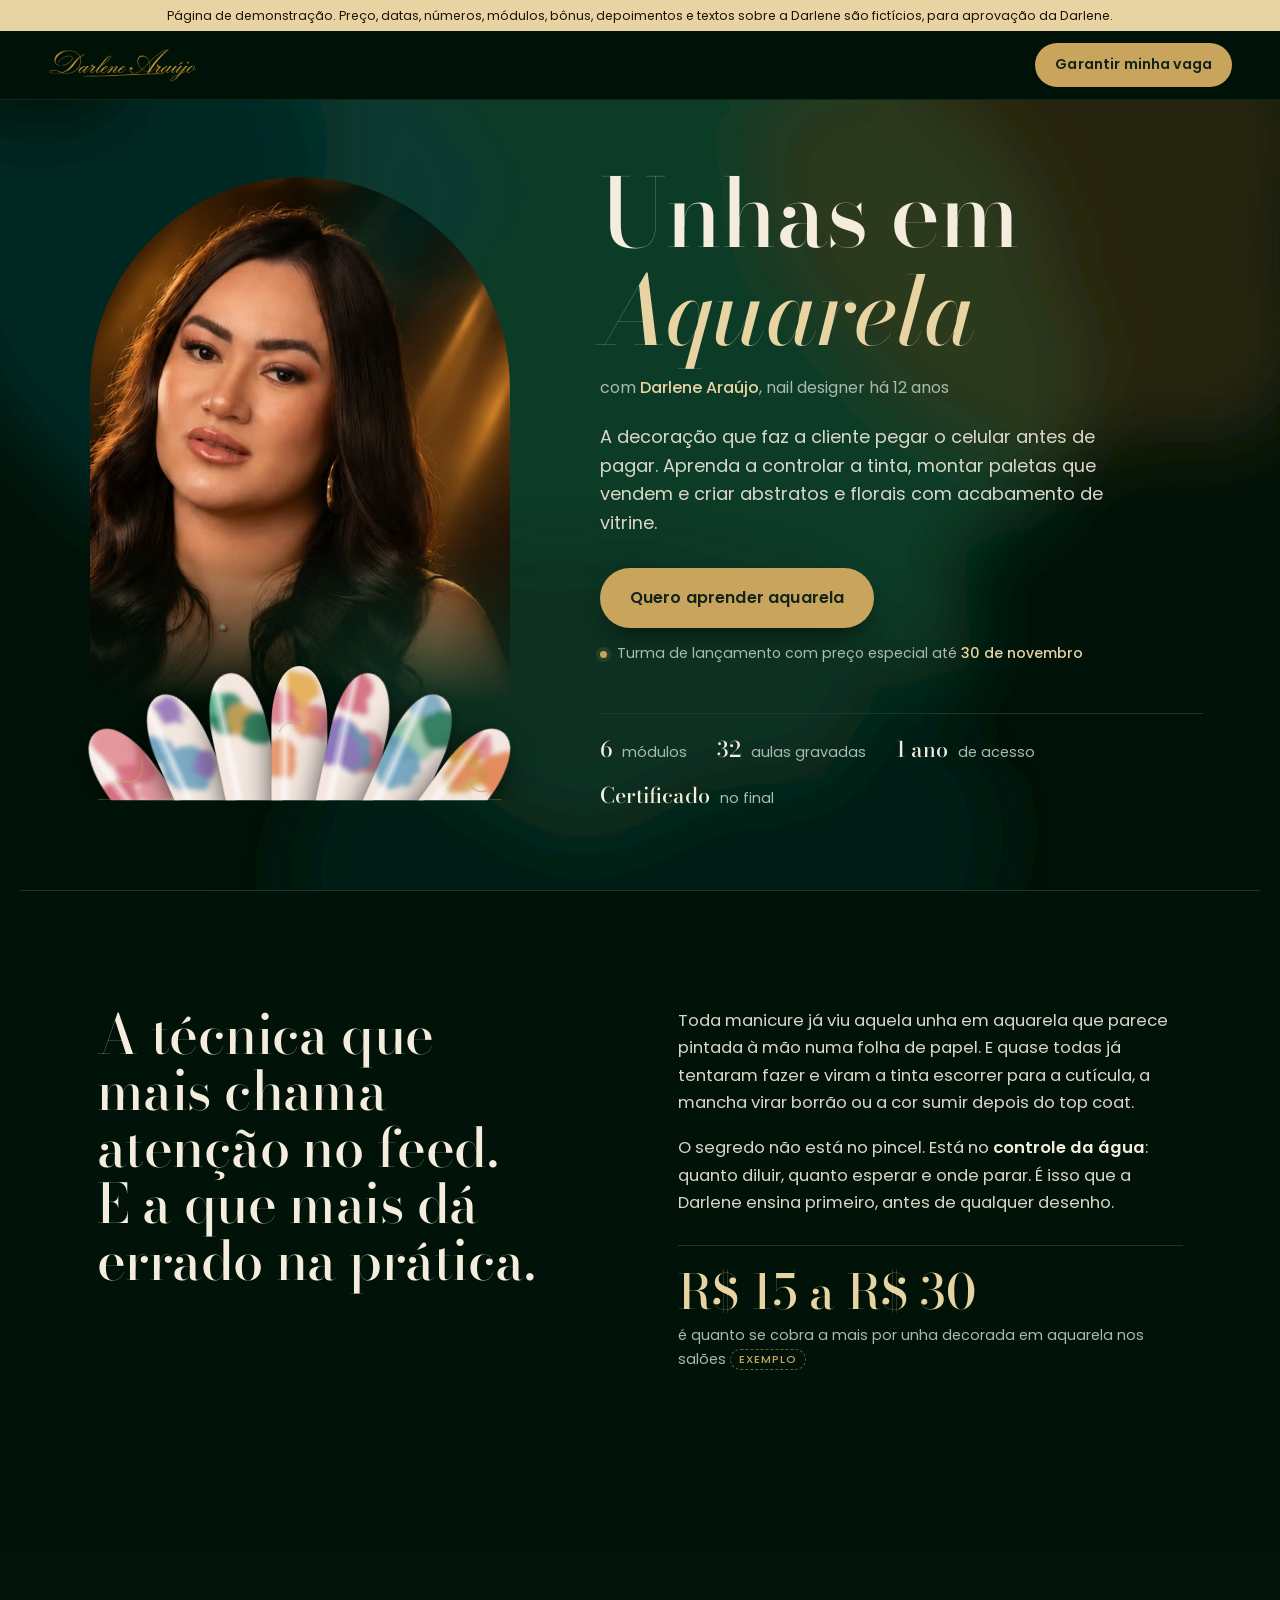
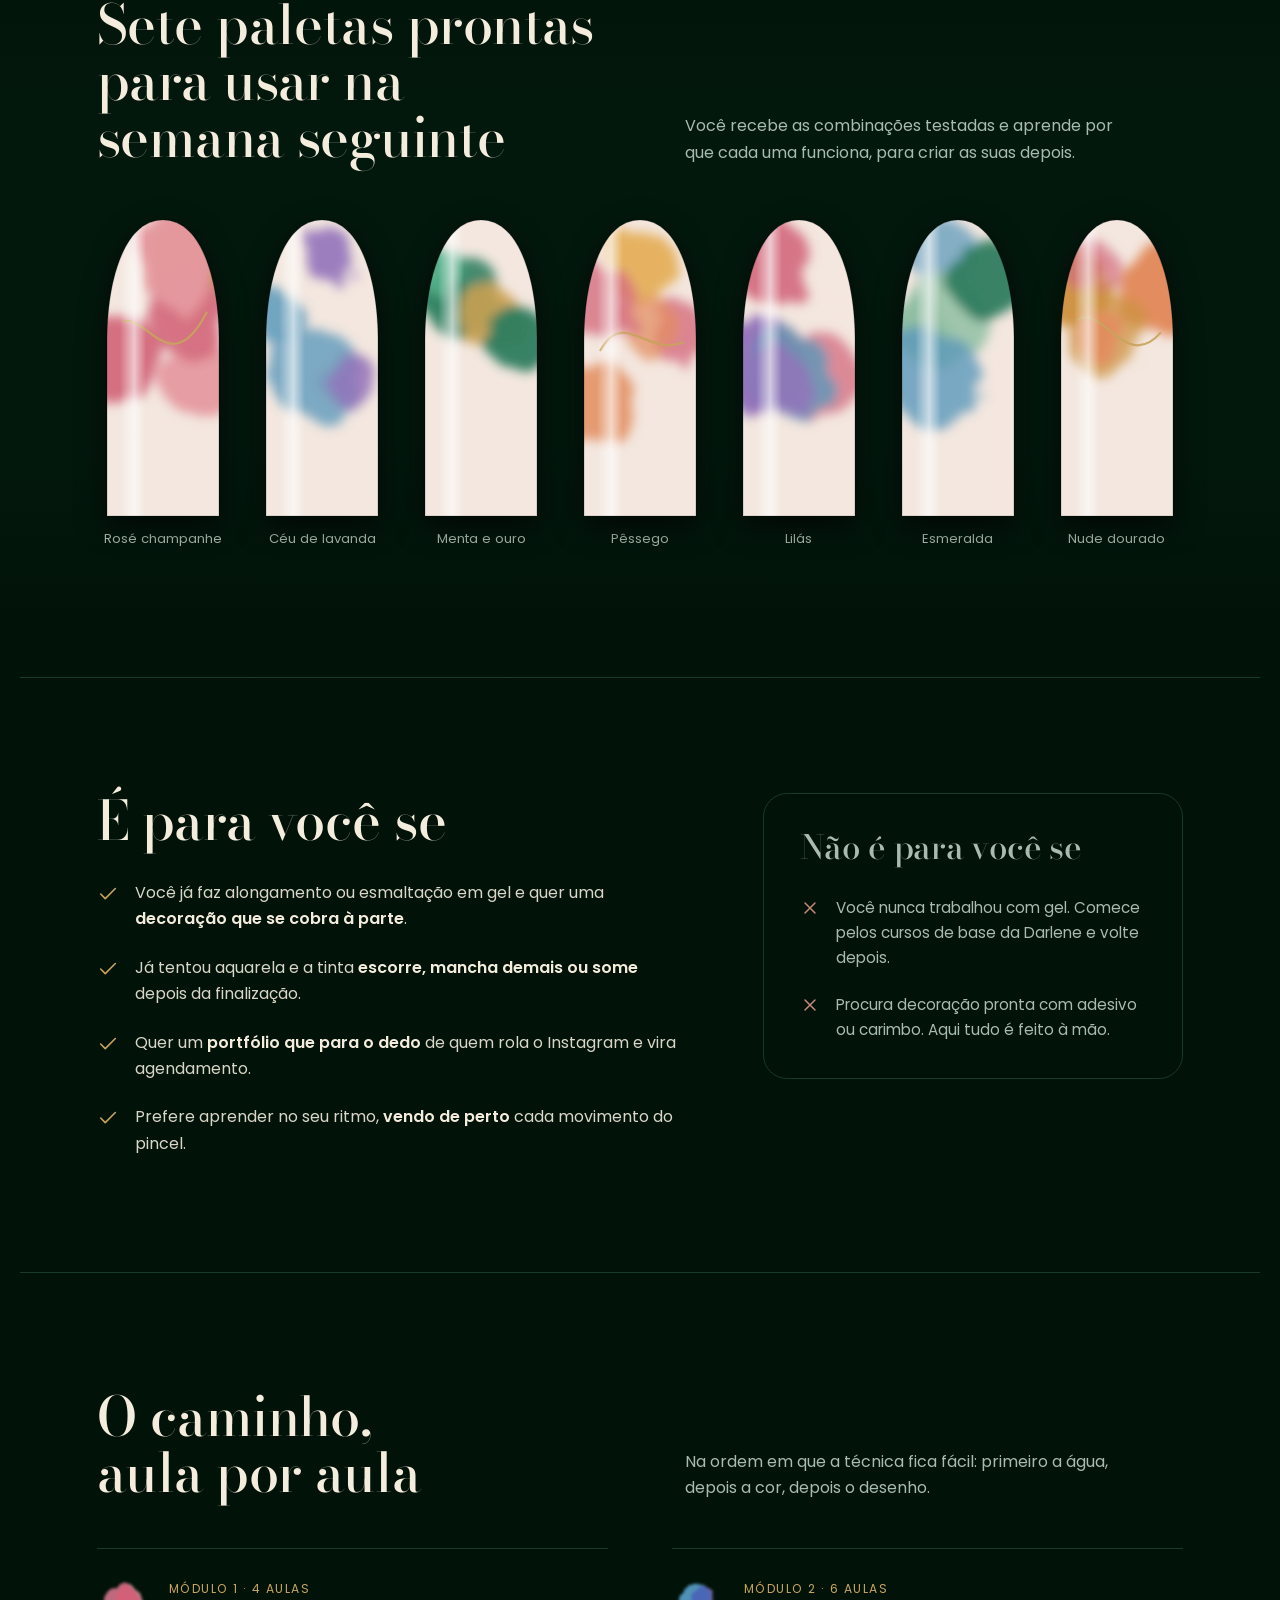
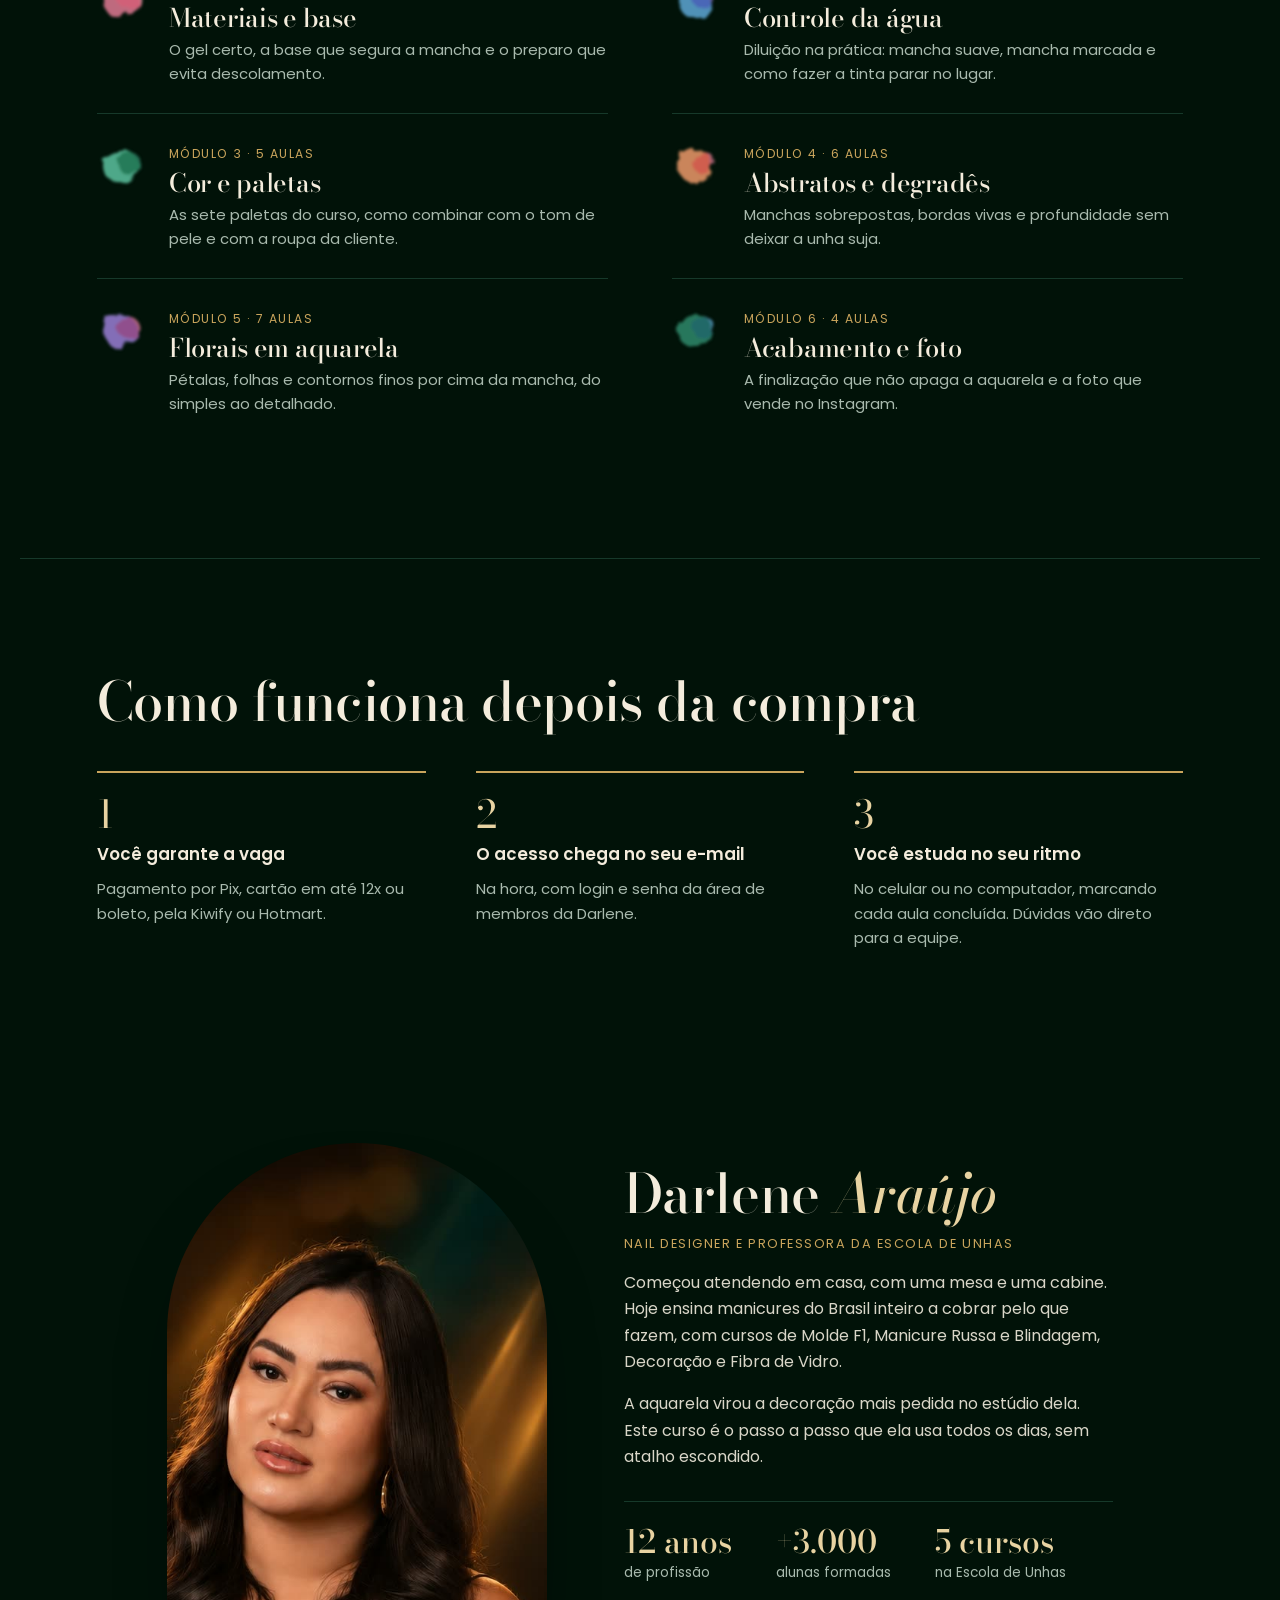
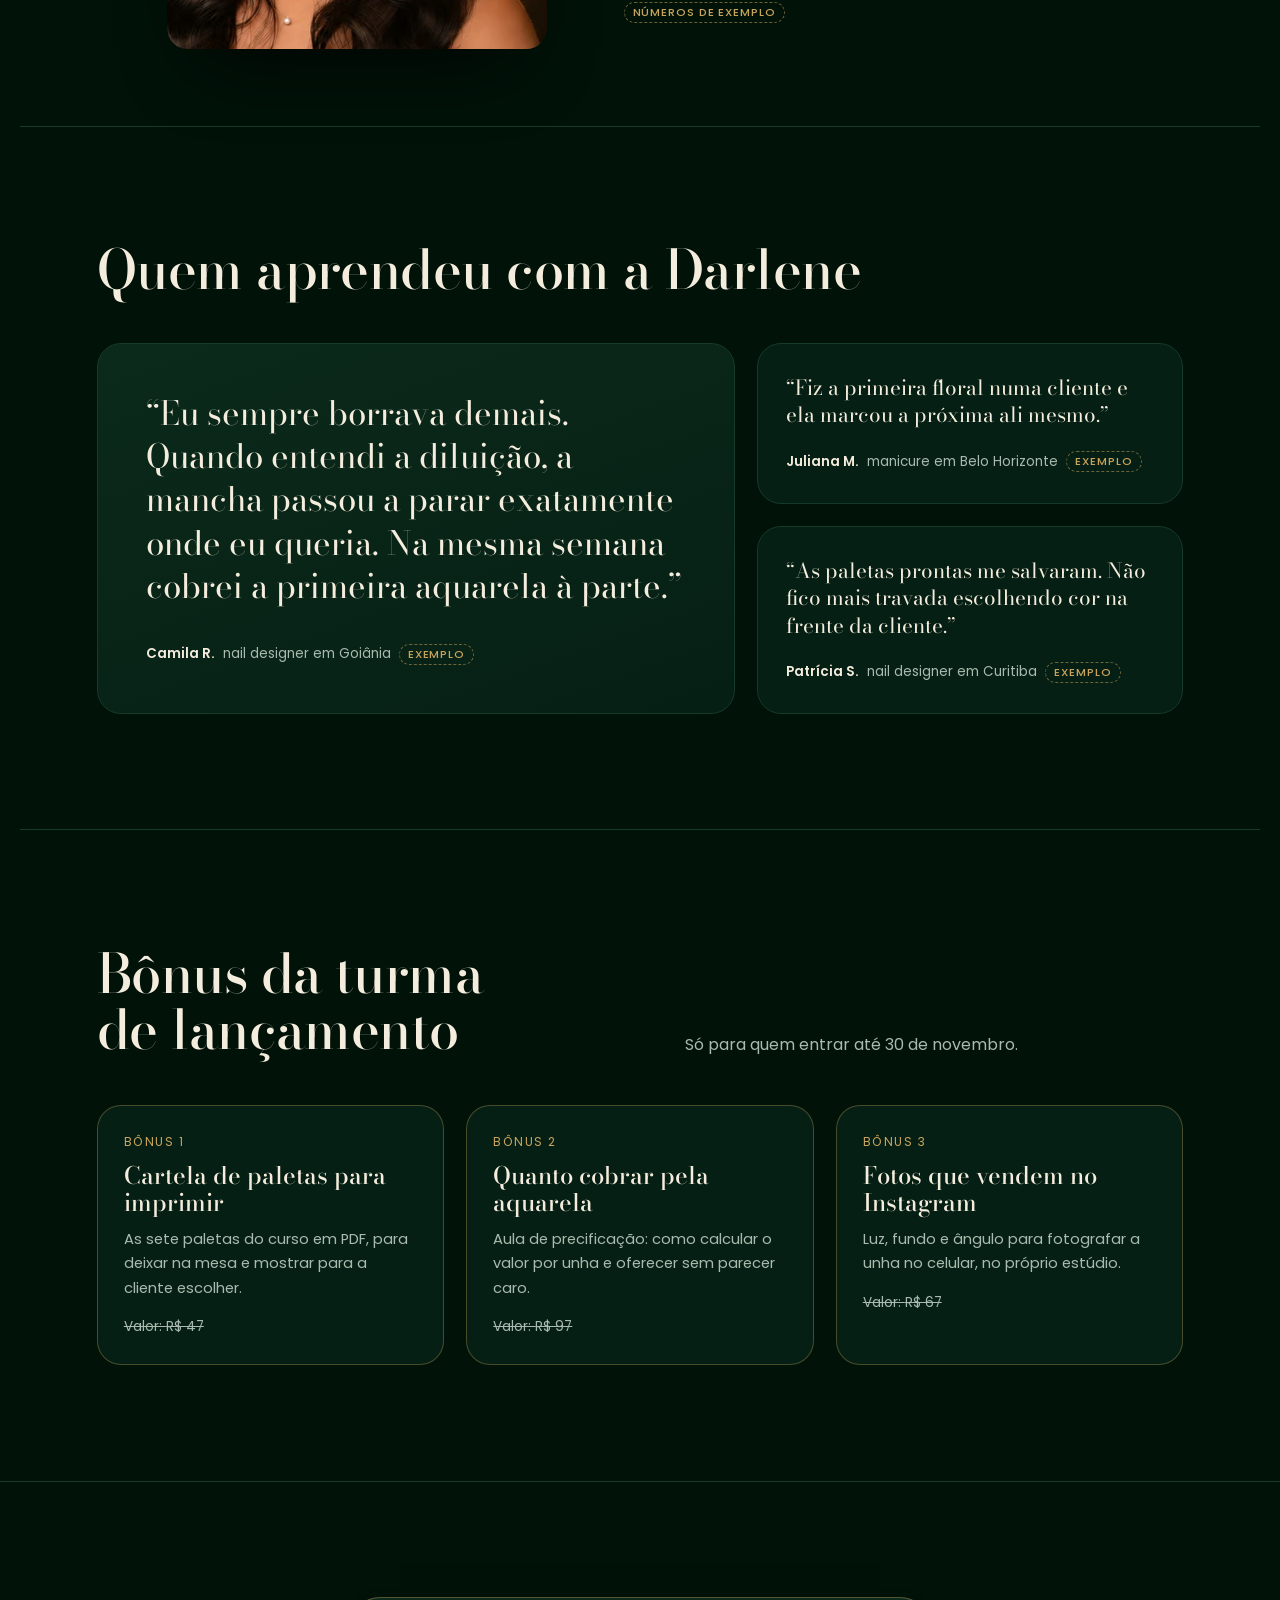
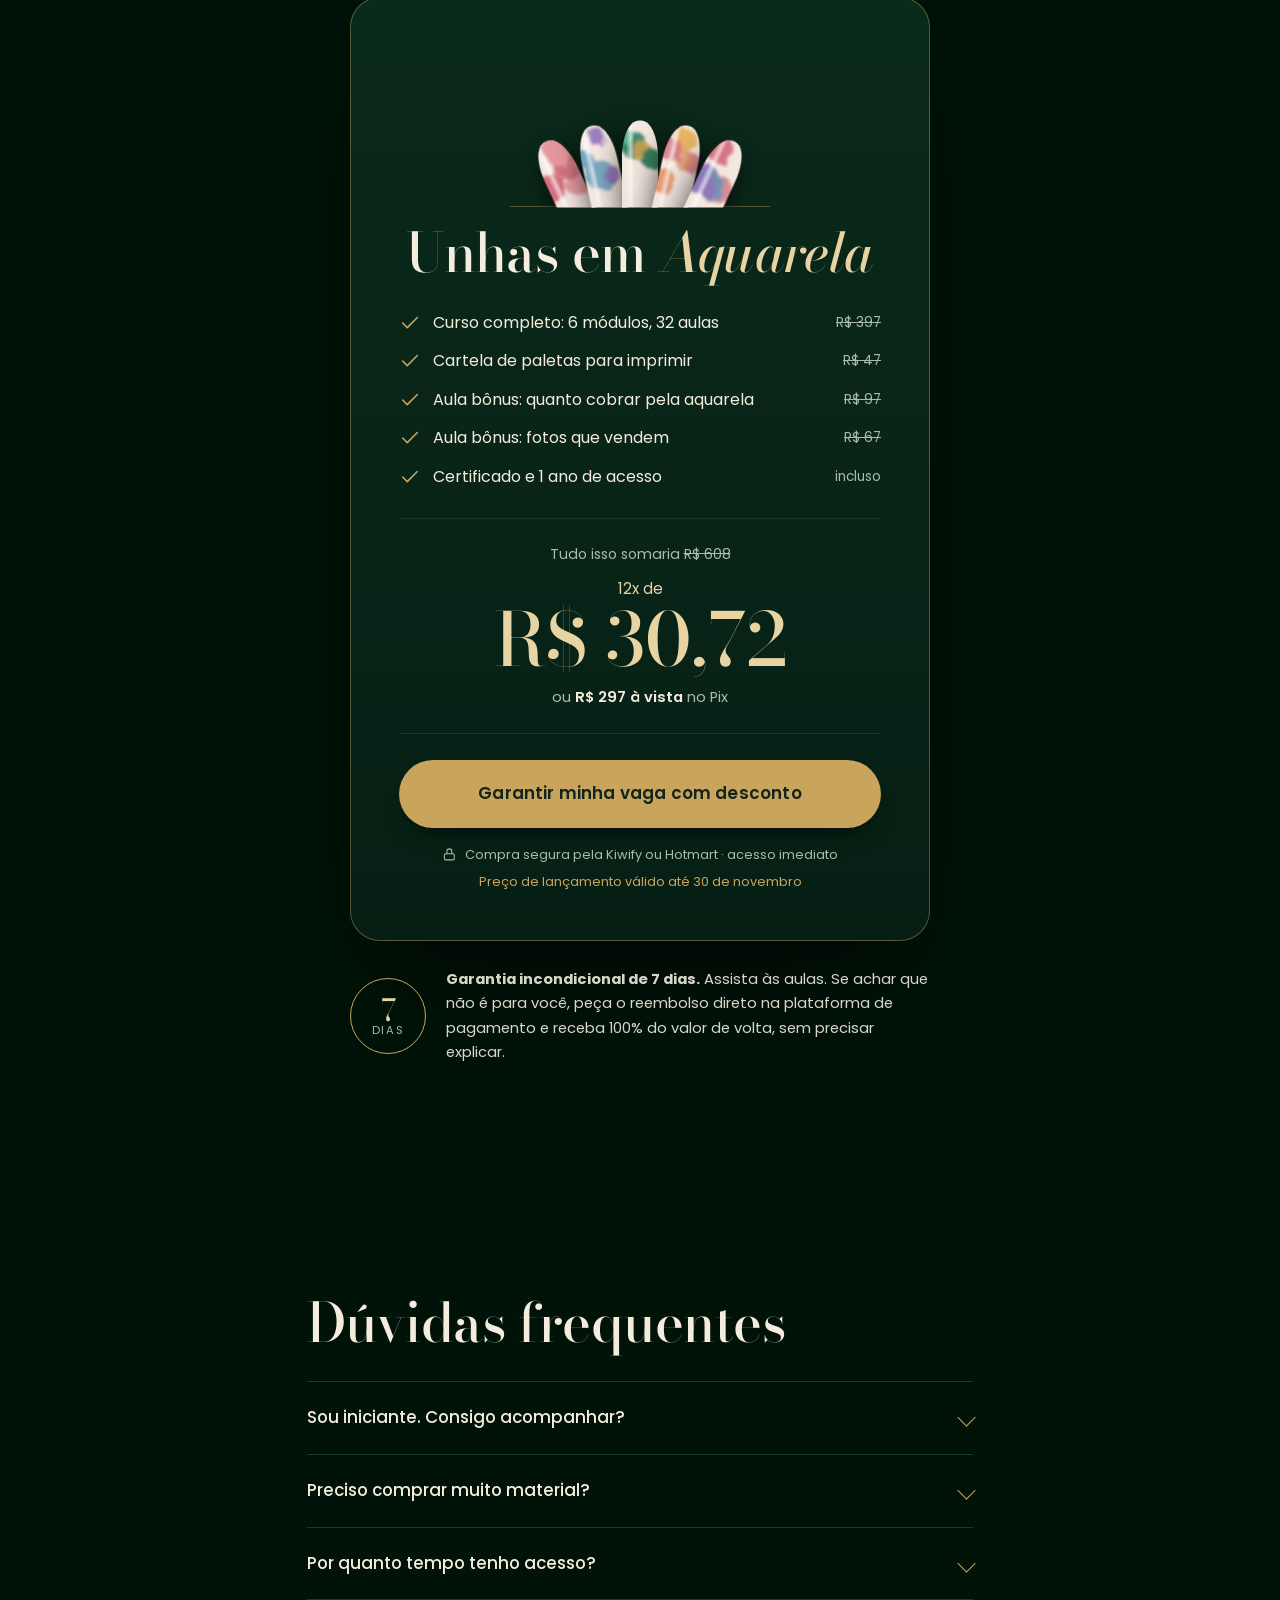
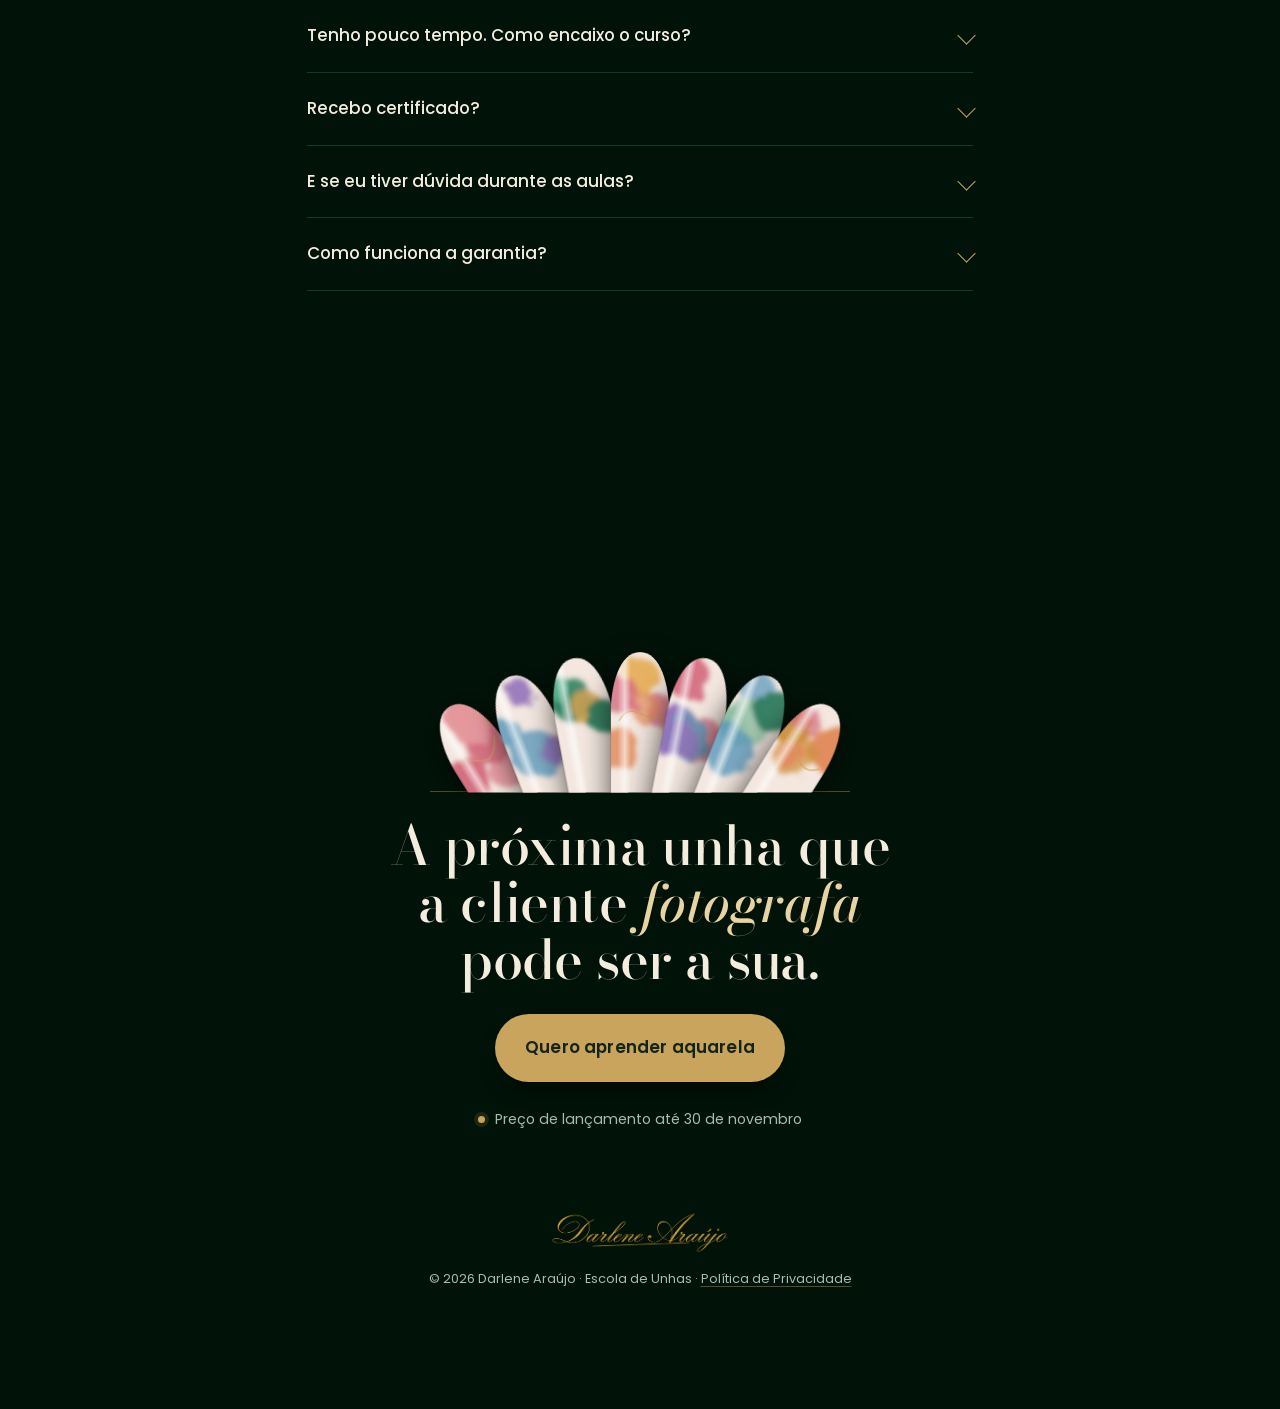
==== aquarela.html @ 189ab797 "Apresentação Darlene Araújo: área de membros, página de vendas e página de links Co-Authored-By: Cla" ====
<!doctype html>
<html lang="pt-BR">
<head>
<meta charset="utf-8">
<meta name="viewport" content="width=device-width,initial-scale=1">
<title>Unhas em Aquarela · Curso on-line com Darlene Araújo</title>
<meta name="description" content="Aprenda a técnica de unhas em aquarela com a Darlene Araújo: controle da diluição, paletas prontas, abstratos e florais que a cliente fotografa antes de sair do salão.">
<meta name="theme-color" content="#011208">
<link rel="preconnect" href="https://fonts.googleapis.com"><link rel="preconnect" href="https://fonts.gstatic.com" crossorigin>
<link href="https://fonts.googleapis.com/css2?family=Bodoni+Moda:ital,opsz,wght@0,6..96,400..700;1,6..96,400..700&family=Poppins:wght@400;500;600&display=swap" rel="stylesheet">
<link rel="stylesheet" href="paginas.css">
<link rel="stylesheet" href="vendas.css">
<script src="tema.js"></script>
</head>
<body>
<div class="demo">Página de demonstração. Preço, datas, números, módulos, bônus, depoimentos e textos sobre a Darlene são fictícios, para aprovação da Darlene.</div>

<header class="barra"><a href="links.html" aria-label="Darlene Araújo, página de links"><img src="logo.png" alt="Darlene Araújo" width="170" height="41"></a><a class="cta pequeno" href="#oferta">Garantir minha vaga</a></header>

<main>
  <!-- TOPO: o leque é o palco -->
  <section class="hero" id="hero">
    <div class="hero-arte">
      <img src="imagens-site/darlene-retrato.jpg" alt="Darlene Araújo, nail designer e professora do curso" width="500" height="1402" fetchpriority="high">
      <div class="leque leque-hero" id="leque" role="img" aria-label="Leque de unhas postiças pintadas em aquarela, cada uma com uma paleta"></div>
    </div>
    <div class="hero-txt">
    <h1>Unhas em <em>Aquarela</em></h1>
    <p class="quem">com <b>Darlene Araújo</b>, nail designer há 12 anos</p>
    <p class="lead">A decoração que faz a cliente pegar o celular antes de pagar. Aprenda a controlar a tinta, montar paletas que vendem e criar abstratos e florais com acabamento de vitrine.</p>
    <div class="hero-acao">
      <a class="cta" href="#oferta">Quero aprender aquarela</a>
      <p class="prazo"><span class="ponto"></span> Turma de lançamento com preço especial até <b>30 de novembro</b></p>
    </div>
    <ul class="fatos" aria-label="Sobre o curso">
      <li><b>6</b> módulos</li><li><b>32</b> aulas gravadas</li><li><b>1 ano</b> de acesso</li><li><b>Certificado</b> no final</li>
    </ul>
    </div>
  </section>

  <!-- POR QUE AQUARELA -->
  <section class="faixa porque">
    <h2>A técnica que mais chama atenção no feed. E a que mais dá errado na prática.</h2>
    <div class="porque-txt">
      <p>Toda manicure já viu aquela unha em aquarela que parece pintada à mão numa folha de papel. E quase todas já tentaram fazer e viram a tinta escorrer para a cutícula, a mancha virar borrão ou a cor sumir depois do top coat.</p>
      <p>O segredo não está no pincel. Está no <b>controle da água</b>: quanto diluir, quanto esperar e onde parar. É isso que a Darlene ensina primeiro, antes de qualquer desenho.</p>
      <div class="valor"><strong>R$ 15 a R$ 30</strong><span>é quanto se cobra a mais por unha decorada em aquarela nos salões <span class="tag">exemplo</span></span></div>
    </div>
  </section>

  <!-- PALETAS: a prova visual -->
  <section class="paletas">
    <div class="faixa-cab">
      <h2>Sete paletas prontas para usar na semana seguinte</h2>
      <p>Você recebe as combinações testadas e aprende por que cada uma funciona, para criar as suas depois.</p>
    </div>
    <ul class="mostruario" id="mostruario"></ul>
  </section>

  <!-- PARA QUEM É -->
  <section class="faixa para-quem">
    <div class="col sim">
      <h2>É para você se</h2>
      <ul class="checks">
        <li><span class="ck"></span><p>Você já faz alongamento ou esmaltação em gel e quer uma <b>decoração que se cobra à parte</b>.</p></li>
        <li><span class="ck"></span><p>Já tentou aquarela e a tinta <b>escorre, mancha demais ou some</b> depois da finalização.</p></li>
        <li><span class="ck"></span><p>Quer um <b>portfólio que para o dedo</b> de quem rola o Instagram e vira agendamento.</p></li>
        <li><span class="ck"></span><p>Prefere aprender no seu ritmo, <b>vendo de perto</b> cada movimento do pincel.</p></li>
      </ul>
    </div>
    <div class="col nao">
      <h2>Não é para você se</h2>
      <ul class="xs">
        <li><span class="xx"></span><p>Você nunca trabalhou com gel. Comece pelos cursos de base da Darlene e volte depois.</p></li>
        <li><span class="xx"></span><p>Procura decoração pronta com adesivo ou carimbo. Aqui tudo é feito à mão.</p></li>
      </ul>
    </div>
  </section>

  <!-- MÓDULOS -->
  <section class="faixa modulos">
    <div class="faixa-cab">
      <h2>O caminho, aula por aula</h2>
      <p>Na ordem em que a técnica fica fácil: primeiro a água, depois a cor, depois o desenho.</p>
    </div>
    <ol class="lista-mod" id="modulos"></ol>
  </section>

  <!-- COMO FUNCIONA -->
  <section class="faixa passos">
    <h2>Como funciona depois da compra</h2>
    <ol>
      <li><b>Você garante a vaga</b><span>Pagamento por Pix, cartão em até 12x ou boleto, pela Kiwify ou Hotmart.</span></li>
      <li><b>O acesso chega no seu e-mail</b><span>Na hora, com login e senha da área de membros da Darlene.</span></li>
      <li><b>Você estuda no seu ritmo</b><span>No celular ou no computador, marcando cada aula concluída. Dúvidas vão direto para a equipe.</span></li>
    </ol>
  </section>

  <!-- PROFESSORA -->
  <section class="professora">
    <img src="imagens-site/darlene-retrato.jpg" alt="Darlene Araújo" width="500" height="1402" loading="lazy">
    <div>
      <h2>Darlene <em>Araújo</em></h2>
      <p class="sub">Nail designer e professora da Escola de Unhas</p>
      <p>Começou atendendo em casa, com uma mesa e uma cabine. Hoje ensina manicures do Brasil inteiro a cobrar pelo que fazem, com cursos de Molde F1, Manicure Russa e Blindagem, Decoração e Fibra de Vidro.</p>
      <p>A aquarela virou a decoração mais pedida no estúdio dela. Este curso é o passo a passo que ela usa todos os dias, sem atalho escondido.</p>
      <ul class="numeros"><li><b>12 anos</b><span>de profissão</span></li><li><b>+3.000</b><span>alunas formadas</span></li><li><b>5 cursos</b><span>na Escola de Unhas</span></li></ul>
      <span class="tag">números de exemplo</span>
    </div>
  </section>

  <!-- DEPOIMENTOS -->
  <section class="faixa depoimentos">
    <h2>Quem aprendeu com a Darlene</h2>
    <div class="deps">
      <figure class="grande"><blockquote>“Eu sempre borrava demais. Quando entendi a diluição, a mancha passou a parar exatamente onde eu queria. Na mesma semana cobrei a primeira aquarela à parte.”</blockquote><figcaption><b>Camila R.</b> nail designer em Goiânia <span class="tag">exemplo</span></figcaption></figure>
      <figure><blockquote>“Fiz a primeira floral numa cliente e ela marcou a próxima ali mesmo.”</blockquote><figcaption><b>Juliana M.</b> manicure em Belo Horizonte <span class="tag">exemplo</span></figcaption></figure>
      <figure><blockquote>“As paletas prontas me salvaram. Não fico mais travada escolhendo cor na frente da cliente.”</blockquote><figcaption><b>Patrícia S.</b> nail designer em Curitiba <span class="tag">exemplo</span></figcaption></figure>
    </div>
  </section>

  <!-- BÔNUS -->
  <section class="faixa bonus">
    <div class="faixa-cab"><h2>Bônus da turma de lançamento</h2><p>Só para quem entrar até 30 de novembro.</p></div>
    <ul>
      <li><span class="b-n">Bônus 1</span><b>Cartela de paletas para imprimir</b><span>As sete paletas do curso em PDF, para deixar na mesa e mostrar para a cliente escolher.</span><s>R$ 47</s></li>
      <li><span class="b-n">Bônus 2</span><b>Quanto cobrar pela aquarela</b><span>Aula de precificação: como calcular o valor por unha e oferecer sem parecer caro.</span><s>R$ 97</s></li>
      <li><span class="b-n">Bônus 3</span><b>Fotos que vendem no Instagram</b><span>Luz, fundo e ângulo para fotografar a unha no celular, no próprio estúdio.</span><s>R$ 67</s></li>
    </ul>
  </section>

  <!-- OFERTA -->
  <section class="oferta" id="oferta">
    <div class="cartao">
      <div class="leque leque-mini" id="leque3" aria-hidden="true"></div>
      <h2>Unhas em <em>Aquarela</em></h2>
      <ul class="inclui">
        <li><span class="ck"></span><span>Curso completo: 6 módulos, 32 aulas</span><s>R$ 397</s></li>
        <li><span class="ck"></span><span>Cartela de paletas para imprimir</span><s>R$ 47</s></li>
        <li><span class="ck"></span><span>Aula bônus: quanto cobrar pela aquarela</span><s>R$ 97</s></li>
        <li><span class="ck"></span><span>Aula bônus: fotos que vendem</span><s>R$ 67</s></li>
        <li><span class="ck"></span><span>Certificado e 1 ano de acesso</span><span class="incl">incluso</span></li>
      </ul>
      <div class="preco">
        <small>Tudo isso somaria <s>R$ 608</s></small>
        <span class="parc">12x de</span>
        <strong>R$ 30,72</strong>
        <span>ou <b>R$ 297 à vista</b> no Pix</span>
      </div>
      <a class="cta grande" href="#" data-checkout>Garantir minha vaga com desconto</a>
      <p class="seguro"><span class="ic-lock"></span> Compra segura pela Kiwify ou Hotmart · acesso imediato</p>
      <p class="ate">Preço de lançamento válido até 30 de novembro</p>
    </div>
    <div class="garantia">
      <span class="selo-g">7<small>dias</small></span>
      <p><b>Garantia incondicional de 7 dias.</b> Assista às aulas. Se achar que não é para você, peça o reembolso direto na plataforma de pagamento e receba 100% do valor de volta, sem precisar explicar.</p>
    </div>
  </section>

  <!-- DÚVIDAS -->
  <section class="faixa faq">
    <h2>Dúvidas frequentes</h2>
    <details><summary>Sou iniciante. Consigo acompanhar?</summary><p>Se você já trabalha com gel, sim. A aquarela começa do zero: o primeiro módulo é só controle de água e tinta, sem desenho. Se ainda não trabalha com gel, comece por um curso de base e volte depois.</p></details>
    <details><summary>Preciso comprar muito material?</summary><p>Não. Você usa o que já tem na mesa de gel e acrescenta poucos itens. A lista completa, com opções mais em conta, está na primeira aula, antes de qualquer prática.</p></details>
    <details><summary>Por quanto tempo tenho acesso?</summary><p>Um ano a partir da compra, para assistir quantas vezes quiser.</p></details>
    <details><summary>Tenho pouco tempo. Como encaixo o curso?</summary><p>As aulas têm de 8 a 15 minutos. Dá para assistir uma entre uma cliente e outra e treinar em tips no fim do dia.</p></details>
    <details><summary>Recebo certificado?</summary><p>Sim. Ao concluir todas as aulas, o certificado com o seu nome fica disponível na área de membros para baixar e imprimir.</p></details>
    <details><summary>E se eu tiver dúvida durante as aulas?</summary><p>Você manda a pergunta pela área de membros e a equipe da Darlene responde em até 2 dias úteis.</p></details>
    <details><summary>Como funciona a garantia?</summary><p>Você tem 7 dias depois da compra para pedir o reembolso pela própria Kiwify ou Hotmart. O valor volta inteiro, sem perguntas.</p></details>
  </section>

  <!-- FECHAMENTO -->
  <section class="final">
    <div class="leque leque-final" id="leque2" aria-hidden="true"></div>
    <h2>A próxima unha que a cliente <em>fotografa</em> pode ser a sua.</h2>
    <a class="cta grande" href="#oferta">Quero aprender aquarela</a>
    <p class="prazo"><span class="ponto"></span> Preço de lançamento até 30 de novembro</p>
  </section>
</main>

<footer class="rodape"><img src="logo.png" alt="Darlene Araújo" width="180" height="43" style="margin:0 auto 14px">© <span id="ano"></span> Darlene Araújo · Escola de Unhas · <a href="privacidade.html">Política de Privacidade</a></footer>

<div class="fixo" id="fixo" aria-hidden="true"><span><b>Unhas em Aquarela</b><small>12x de R$ 30,72 · até 30/11</small></span><a class="cta pequeno" href="#oferta" tabindex="-1">Quero</a></div>

<script src="aquarela.js"></script>
<script>
// shortcut: conteúdo de exemplo até a Darlene mandar o real (módulos, aulas, paletas)
const MODULOS = [
  ["Materiais e base", "O gel certo, a base que segura a mancha e o preparo que evita descolamento.", 4],
  ["Controle da água", "Diluição na prática: mancha suave, mancha marcada e como fazer a tinta parar no lugar.", 6],
  ["Cor e paletas", "As sete paletas do curso, como combinar com o tom de pele e com a roupa da cliente.", 5],
  ["Abstratos e degradês", "Manchas sobrepostas, bordas vivas e profundidade sem deixar a unha suja.", 6],
  ["Florais em aquarela", "Pétalas, folhas e contornos finos por cima da mancha, do simples ao detalhado.", 7],
  ["Acabamento e foto", "A finalização que não apaga a aquarela e a foto que vende no Instagram.", 4],
];
document.getElementById("modulos").innerHTML = MODULOS.map(([t, d, n], i) =>
  `<li>${mancha(i)}<div><small>Módulo ${i + 1} · ${n} aulas</small><h3>${t}</h3><p>${d}</p></div></li>`).join("");

const NOMES = ["Rosé champanhe", "Céu de lavanda", "Menta e ouro", "Pêssego", "Lilás", "Esmeralda", "Nude dourado"];
document.getElementById("mostruario").innerHTML = NOMES.map((n, i) => `<li>${unha(i)}<span>${n}</span></li>`).join("");

document.querySelectorAll(".ck").forEach((e) => (e.outerHTML = ic("check")));
document.querySelectorAll(".xx").forEach((e) => (e.outerHTML = ic("x")));
document.querySelector(".ic-lock").outerHTML = ic("lock");
document.getElementById("ano").textContent = new Date().getFullYear();

document.getElementById("hero").insertAdjacentHTML("afterbegin", lavado([[500, 260, 330, "#0f4a32", .75], [830, 120, 200, "#4a3612", .5], [170, 160, 210, "#0b3a3a", .55], [520, 640, 260, "#0a2a1b", .6]]));
leque(document.getElementById("leque"), 7, 72);
leque(document.getElementById("leque2"), 7, 64);
leque(document.getElementById("leque3"), 5, 50);

// barra de compra fixa no celular: aparece depois do topo e some na oferta
const fixo = document.getElementById("fixo"), vistos = new Set();
const olho = new IntersectionObserver((ents) => {
  ents.forEach((e) => (e.isIntersecting ? vistos.add(e.target.id) : vistos.delete(e.target.id)));
  fixo.classList.toggle("on", vistos.size === 0);
});
["hero", "oferta"].forEach((id) => olho.observe(document.getElementById(id)));
</script>
</body>
</html>
---- paginas.css ----
/* Página de vendas (aquarela.html) e página de links (links.html). Mesma identidade da área de membros. */
:root{--bg:#011208;--bg2:#03180d;--card:#061f14;--line:#16392a;--ouro:#c9a45c;--ouro2:#e8d3a2;--txt:#f4ecdc;--mut:#a9baae;--nude:#f3e7df;--serif:"Bodoni Moda",Didot,"Times New Roman",serif;color-scheme:dark}
*{box-sizing:border-box}
html{scrollbar-color:var(--line) var(--bg);accent-color:var(--ouro);caret-color:var(--ouro);scroll-behavior:smooth}
body{margin:0;background:var(--bg);color:var(--txt);font:400 1rem/1.65 "Poppins",system-ui,sans-serif;-webkit-font-smoothing:antialiased;overflow-x:hidden}
::selection{background:#c9a45c55;color:var(--txt)}
a{color:inherit}
img{max-width:100%;display:block}
:focus-visible{outline:2px solid var(--ouro);outline-offset:3px;border-radius:8px}
h1,h2,h3{font-family:var(--serif);font-weight:500;line-height:1.04;letter-spacing:-.01em;text-wrap:balance;margin:0}
h1 em,h2 em{font-style:italic;color:var(--ouro2)}
p{margin:0}
.i{width:1.15em;height:1.15em;flex:none;fill:none;stroke:currentColor;stroke-width:1.75;stroke-linecap:round;stroke-linejoin:round}

/* aviso de demonstração */
.demo{background:var(--ouro2);color:#1d1408;text-align:center;font-size:.78rem;padding:7px 16px;line-height:1.4}
.preencher{border-bottom:1px dashed var(--ouro);color:var(--ouro2);font-style:normal}

/* botão principal */
.cta{display:inline-flex;align-items:center;justify-content:center;gap:10px;background:var(--ouro);color:#13241b;font-weight:600;text-decoration:none;padding:17px 30px;border-radius:999px;border:0;font-size:1rem;letter-spacing:.01em;box-shadow:0 12px 24px -12px #000c;transition:background-color .25s,box-shadow .25s,transform .25s}
.cta:hover{background:var(--ouro2)}
.cta:active{transform:translateY(1px)}
.cta.pequeno{padding:10px 20px;font-size:.88rem;box-shadow:none}

/* unhas em aquarela */
.tip{display:block;width:100%;height:auto;filter:drop-shadow(0 10px 14px #000a)}
.leque{position:relative;aspect-ratio:1.55;clip-path:inset(-80% -60% 0 -60%);border-bottom:1px solid #c9a45c66}
.leque span{position:absolute;left:50%;bottom:-6%;width:15%;transform-origin:50% 230%;transform:translateX(-50%) rotate(0);transition:transform 1.3s cubic-bezier(.16,1,.3,1)}
.leque.aberto span{transform:translateX(-50%) rotate(var(--r))}
.amostra{width:52px;height:52px;flex:none}
.lavado{position:absolute;inset:0;width:100%;height:100%;pointer-events:none;z-index:0}
@media(prefers-reduced-motion:reduce){html{scroll-behavior:auto}.leque span{transition:none}.cta{transition:none}}

.rodape{text-align:center;color:var(--mut);font-size:.8rem;padding:40px 20px 120px}
.rodape a{text-decoration:underline;text-underline-offset:3px;text-decoration-color:#c9a45c66}
.rodape a:hover{color:var(--ouro2)}

/* ---------- página de links ---------- */
.lk{position:relative;max-width:460px;margin:0 auto;padding:36px 20px 0}
.lk>*{position:relative;z-index:1}
.lk .lavado{position:fixed;z-index:0}
.perfil{text-align:center}
.perfil .avatar{width:104px;height:104px;border-radius:50%;object-fit:cover;margin:0 auto;border:2px solid var(--ouro);padding:3px;background:var(--bg)}
.perfil .marca{width:230px;margin:14px auto 2px}
.perfil p{color:var(--mut);font-size:.82rem;letter-spacing:.16em;text-transform:uppercase}
.perfil .bio{text-transform:none;letter-spacing:0;font-size:.9rem;color:#d9d6c8;max-width:34ch;margin:10px auto 0;line-height:1.5}
.perfil .tag,.destaque .tag{display:inline-block;font:500 .7rem/1 "Poppins",sans-serif;letter-spacing:.08em;text-transform:uppercase;color:var(--ouro);border:1px dashed #c9a45c88;border-radius:999px;padding:3px 7px;vertical-align:middle}
.prazo-lk{display:block;text-align:center;color:var(--mut);font-size:.8rem;margin-top:12px}
.redes{display:flex;justify-content:center;gap:10px;margin:18px 0 26px}
.redes a{width:46px;height:46px;border-radius:50%;display:grid;place-items:center;border:1px solid var(--line);background:#061f14cc;color:var(--ouro2);transition:border-color .2s,color .2s}
.redes a:hover{border-color:var(--ouro);color:var(--ouro)}
.redes .i{width:21px;height:21px}

.destaque{display:block;text-decoration:none;border-radius:28px;overflow:hidden;background:linear-gradient(170deg,#0b2a1b,#03180d 70%);border:1px solid #c9a45c55;padding:22px 22px 24px;box-shadow:0 30px 60px -30px #000}
.destaque .leque{width:100%;margin:0 auto 14px}
.destaque .quando{display:flex;justify-content:center;gap:8px;align-items:center;color:var(--ouro);font-size:.78rem;letter-spacing:.14em;text-transform:uppercase;margin-bottom:8px}
.destaque .quando i{width:7px;height:7px;border-radius:50%;background:var(--ouro);box-shadow:0 0 0 4px #c9a45c22}
.destaque h2{font-size:2.5rem;text-align:center}
.destaque p{text-align:center;color:var(--mut);font-size:.92rem;margin:10px auto 18px;max-width:30ch}
.destaque .cta{width:100%}

.lk h3{font-family:"Poppins",system-ui,sans-serif;font-size:.78rem;font-weight:600;letter-spacing:.16em;text-transform:uppercase;color:var(--mut);margin:34px 0 12px;text-align:center}
.cursos{display:grid;gap:10px}
.curso{display:grid;grid-template-columns:96px 1fr auto;gap:14px;align-items:center;text-decoration:none;background:#061f14e6;border:1px solid var(--line);border-radius:18px;padding:8px 16px 8px 8px;transition:border-color .2s,background-color .2s}
.curso:hover{border-color:#c9a45c88;background:#0a2a1b}
.curso img{width:96px;aspect-ratio:16/9;object-fit:cover;border-radius:11px}
.curso b{display:block;font-weight:500;font-size:.95rem;line-height:1.3}
.curso small{color:var(--mut);font-size:.8rem}
.curso .i{color:var(--ouro)}
.curso.breve{opacity:.6}
.botao{display:flex;align-items:center;gap:14px;text-decoration:none;background:#061f14e6;border:1px solid var(--line);border-radius:18px;padding:16px 18px;margin-top:10px;transition:border-color .2s}
.botao:hover{border-color:#c9a45c88}
.botao .i{color:var(--ouro);width:22px;height:22px}
.botao span{flex:1}
.botao small{display:block;color:var(--mut);font-size:.8rem}
---- vendas.css ----
/* página de vendas Unhas em Aquarela (usa paginas.css como base) */
.barra{position:sticky;top:0;z-index:20;display:flex;justify-content:space-between;align-items:center;padding:12px clamp(18px,4vw,48px);background:#011208d9;backdrop-filter:blur(10px);border-bottom:1px solid #16392a99}
.barra img{width:150px;height:auto}
.tag{display:inline-block;font:500 .7rem/1 "Poppins",sans-serif;letter-spacing:.08em;text-transform:uppercase;color:var(--ouro);border:1px dashed #c9a45c88;border-radius:999px;padding:4px 8px;vertical-align:middle;white-space:nowrap}
.ponto{display:inline-block;width:7px;height:7px;border-radius:50%;background:var(--ouro);box-shadow:0 0 0 4px #c9a45c22;vertical-align:middle;margin-right:6px}

/* topo: a Darlene apresenta o leque */
.hero{position:relative;overflow:hidden;display:grid;grid-template-columns:minmax(300px,.85fr) 1.15fr;align-items:center;gap:clamp(30px,6vw,90px);padding:clamp(36px,5vw,64px) max(clamp(20px,6vw,90px),calc((100% - 1240px)/2)) clamp(48px,6vw,80px)}
.hero>*{position:relative;z-index:1}
.hero>.lavado{position:absolute;z-index:0}
.hero-arte{position:relative;width:min(420px,100%);justify-self:center;padding-bottom:22%}
.hero-arte img{width:100%;height:auto;aspect-ratio:4/5;object-fit:cover;object-position:50% 12%;border-radius:240px 240px 0 0;mask-image:linear-gradient(#000 70%,transparent)}
.leque-hero{position:absolute;left:50%;bottom:0;width:96%;transform:translateX(-50%)}
.hero h1{font-size:clamp(3.2rem,7.4vw,6rem)}
.quem{color:var(--mut);margin-top:14px;font-size:1rem}
.quem b{color:var(--ouro2);font-weight:500}
.lead{font-size:clamp(1.02rem,1.4vw,1.15rem);color:#d9d6c8;max-width:48ch;margin:22px 0 30px;line-height:1.6}
.hero-acao{display:flex;flex-direction:column;align-items:flex-start;gap:14px}
.prazo{color:var(--mut);font-size:.88rem}
.prazo b{color:var(--ouro2);font-weight:500}
.fatos{list-style:none;margin:clamp(30px,4vw,48px) 0 0;padding:18px 0 0;display:flex;flex-wrap:wrap;gap:10px 30px;border-top:1px solid var(--line);color:var(--mut);font-size:.9rem}
.fatos b{font-family:var(--serif);font-weight:500;font-size:1.35rem;color:var(--txt);margin-right:6px}

/* seções */
.faixa{padding:clamp(64px,9vw,120px) clamp(20px,6vw,90px);max-width:1240px;margin:0 auto}
.faixa h2,.paletas h2,.oferta h2,.professora h2,.final h2{font-size:clamp(2.1rem,4.6vw,3.4rem)}
.faixa-cab{display:grid;grid-template-columns:1.1fr 1fr;gap:40px;align-items:end;margin-bottom:46px}
.faixa-cab p{color:var(--mut);max-width:44ch}

.porque{display:grid;grid-template-columns:1fr 1fr;gap:clamp(30px,6vw,90px);align-items:start;border-top:1px solid var(--line)}
.porque-txt{display:grid;gap:18px;color:#d9d6c8;font-size:1.04rem;max-width:56ch}
.porque-txt b{color:var(--txt);font-weight:600}
.valor{display:grid;gap:8px;margin-top:10px;padding:22px 0 0;border-top:1px solid var(--line)}
.valor strong{font-family:var(--serif);font-weight:500;font-size:clamp(2.2rem,4vw,3rem);line-height:1;color:var(--ouro2)}
.valor>span{color:var(--mut);font-size:.9rem}

/* mostruário de paletas */
.paletas{padding:clamp(64px,9vw,110px) 0;background:linear-gradient(180deg,var(--bg),var(--bg2) 30%,var(--bg2) 70%,var(--bg))}
.paletas .faixa-cab{max-width:1240px;margin:0 auto 40px;padding:0 clamp(20px,6vw,90px)}
.mostruario{list-style:none;margin:0 auto;padding:10px clamp(20px,6vw,90px) 20px;display:grid;grid-template-columns:repeat(7,minmax(90px,1fr));gap:clamp(12px,2vw,28px);max-width:1240px}
.mostruario li{display:grid;justify-items:center;gap:14px;text-align:center}
.mostruario .tip{max-width:120px;transition:transform .5s cubic-bezier(.16,1,.3,1)}
.mostruario li:hover .tip{transform:translateY(-10px) rotate(-3deg)}
.mostruario span{font-size:.82rem;color:var(--mut);line-height:1.3}

/* para quem é / não é */
.para-quem{display:grid;grid-template-columns:1.4fr 1fr;gap:clamp(30px,6vw,80px);align-items:start;border-top:1px solid var(--line)}
.para-quem h2{margin-bottom:30px}
.checks,.xs{list-style:none;margin:0;padding:0;display:grid;gap:22px}
.checks li,.xs li{display:flex;gap:16px;align-items:flex-start;color:#d9d6c8}
.checks b{color:var(--txt);font-weight:600}
.checks .i,.inclui .i{color:var(--ouro);width:22px;height:22px;margin-top:3px}
.nao{padding:clamp(26px,3vw,36px);border:1px solid var(--line);border-radius:24px}
.para-quem .nao h2{font-size:clamp(1.6rem,2.6vw,2.1rem);color:var(--mut)}
.xs li{color:var(--mut);font-size:.95rem}
.xs .i{width:20px;height:20px;margin-top:3px;color:#c98a7a}

/* módulos */
.modulos{border-top:1px solid var(--line)}
.lista-mod{list-style:none;margin:0;padding:0;display:grid;grid-template-columns:1fr 1fr;column-gap:clamp(30px,5vw,80px)}
.lista-mod li{display:flex;gap:20px;align-items:flex-start;padding:26px 0;border-top:1px solid var(--line)}
.lista-mod small{color:var(--ouro);font-size:.76rem;letter-spacing:.12em;text-transform:uppercase}
.lista-mod h3{font-size:1.6rem;margin:4px 0 6px}
.lista-mod p{color:var(--mut);font-size:.93rem}

/* como funciona */
.passos{border-top:1px solid var(--line)}
.passos h2{margin-bottom:40px}
.passos ol{list-style:none;margin:0;padding:0;display:grid;grid-template-columns:repeat(3,1fr);gap:clamp(20px,4vw,50px);counter-reset:p}
.passos li{counter-increment:p;display:grid;gap:8px;align-content:start;padding-top:22px;border-top:2px solid var(--ouro)}
.passos li::before{content:counter(p);font-family:var(--serif);font-size:2.4rem;line-height:1;color:var(--ouro2)}
.passos b{font-weight:600;font-size:1.05rem}
.passos span{color:var(--mut);font-size:.93rem}

/* professora */
.professora{display:grid;grid-template-columns:minmax(220px,380px) 1fr;gap:clamp(30px,6vw,90px);align-items:center;max-width:1100px;margin:0 auto;padding:clamp(40px,6vw,80px) clamp(20px,6vw,90px)}
.professora>img{width:100%;height:auto;aspect-ratio:3/4;object-fit:cover;object-position:top;border-radius:220px 220px 24px 24px;box-shadow:0 40px 80px -40px #000}
.professora .sub{color:var(--ouro);font-size:.8rem;letter-spacing:.12em;text-transform:uppercase;margin-top:10px}
.professora p:not(.sub){color:#d9d6c8;margin-top:16px;max-width:54ch}
.numeros{list-style:none;margin:30px 0 14px;padding:22px 0 0;border-top:1px solid var(--line);display:flex;flex-wrap:wrap;gap:16px 44px}
.numeros b{display:block;font-family:var(--serif);font-weight:500;font-size:2rem;line-height:1.1;color:var(--ouro2)}
.numeros span{color:var(--mut);font-size:.85rem}

/* depoimentos: um grande, dois menores */
.depoimentos{border-top:1px solid var(--line)}
.deps{display:grid;grid-template-columns:1.5fr 1fr;gap:22px;margin-top:44px}
.deps figure{margin:0;padding:30px 28px;background:var(--card);border:1px solid var(--line);border-radius:24px;display:flex;flex-direction:column;justify-content:space-between;gap:22px}
.deps .grande{grid-row:span 2;padding:clamp(30px,4vw,48px);background:linear-gradient(160deg,#0b2a1b,var(--card))}
.deps blockquote{margin:0;font-family:var(--serif);font-size:1.3rem;line-height:1.32}
.deps .grande blockquote{font-size:clamp(1.6rem,2.6vw,2.2rem);line-height:1.3}
.deps figcaption{color:var(--mut);font-size:.84rem;display:flex;flex-wrap:wrap;gap:6px 8px;align-items:center}
.deps figcaption b{color:var(--txt);font-weight:600}

/* bônus */
.bonus{border-top:1px solid var(--line)}
.bonus ul{list-style:none;margin:0;padding:0;display:grid;grid-template-columns:repeat(3,1fr);gap:22px}
.bonus li{display:grid;gap:10px;align-content:start;padding:26px;border:1px solid #c9a45c55;border-radius:24px;background:var(--card)}
.b-n{color:var(--ouro);font-size:.76rem;letter-spacing:.12em;text-transform:uppercase}
.bonus b{font-family:var(--serif);font-weight:500;font-size:1.5rem;line-height:1.15}
.bonus li>span:not(.b-n){color:var(--mut);font-size:.92rem}
.bonus s{color:var(--mut);font-size:.85rem;margin-top:6px}
.bonus s::before{content:"Valor: "}

/* oferta */
.oferta{padding:clamp(64px,9vw,120px) 20px;display:grid;justify-items:center;gap:26px;border-top:1px solid var(--line)}
.cartao{width:min(580px,100%);background:linear-gradient(180deg,#0a2a1b,var(--card));border:1px solid #c9a45c66;border-radius:30px;padding:clamp(28px,5vw,48px);text-align:center;box-shadow:0 50px 90px -50px #000}
.leque-mini{width:min(260px,70%);margin:-6px auto 18px}
.inclui{list-style:none;margin:28px 0;padding:0;display:grid;gap:12px;text-align:left}
.inclui li{display:grid;grid-template-columns:auto 1fr auto;gap:12px;align-items:start}
.inclui .i{margin-top:2px}
.inclui s,.inclui .incl{color:var(--mut);font-size:.85rem;white-space:nowrap;padding-top:2px}
.preco{display:grid;justify-items:center;gap:2px;padding:24px 0;border-top:1px solid var(--line);border-bottom:1px solid var(--line);margin-bottom:26px}
.preco small{color:var(--mut);font-size:.88rem;margin-bottom:8px}
.preco .parc{color:var(--ouro2);font-size:.95rem}
.preco strong{font-family:var(--serif);font-size:clamp(3.2rem,8vw,4.6rem);font-weight:500;line-height:1;color:var(--ouro2);font-variant-numeric:lining-nums}
.preco>span:last-child{color:var(--mut);font-size:.92rem;margin-top:6px}
.preco>span:last-child b{color:var(--txt);font-weight:600}
.cta.grande{width:100%;padding:20px 30px;font-size:1.05rem}
.seguro{display:flex;gap:8px;justify-content:center;align-items:center;color:var(--mut);font-size:.8rem;margin-top:16px}
.ate{color:var(--ouro);font-size:.8rem;margin-top:6px}
.garantia{width:min(580px,100%);display:flex;gap:20px;align-items:center;color:#d9d6c8;font-size:.92rem}
.selo-g{flex:none;width:76px;height:76px;border-radius:50%;border:1px solid var(--ouro);display:grid;place-content:center;text-align:center;font-family:var(--serif);font-size:1.9rem;line-height:1;color:var(--ouro2)}
.selo-g small{font-family:"Poppins",sans-serif;font-size:.7rem;letter-spacing:.14em;text-transform:uppercase;color:var(--mut)}

/* dúvidas */
.faq{max-width:820px}
.faq h2{margin-bottom:30px}
.faq details{border-top:1px solid var(--line);padding:4px 0}
.faq details:last-child{border-bottom:1px solid var(--line)}
.faq summary{cursor:pointer;list-style:none;display:flex;justify-content:space-between;gap:20px;padding:18px 0;font-weight:500;font-size:1.05rem}
.faq summary::-webkit-details-marker{display:none}
.faq summary::after{content:"";width:12px;height:12px;flex:none;margin-top:7px;border-right:1.75px solid var(--ouro);border-bottom:1.75px solid var(--ouro);transform:rotate(45deg);transition:transform .25s}
.faq details[open] summary::after{transform:rotate(-135deg);margin-top:12px}
.faq details p{color:var(--mut);padding:0 0 20px;max-width:62ch}

.final{text-align:center;padding:clamp(64px,9vw,120px) 20px 40px;display:grid;justify-items:center;gap:26px}
.final h2{max-width:18ch}
.leque-final{width:min(420px,90%)}
.final .cta.grande{width:auto}

.fixo{position:fixed;left:12px;right:12px;bottom:12px;z-index:30;display:none;justify-content:space-between;align-items:center;gap:12px;padding:10px 10px 10px 20px;background:#061f14f2;backdrop-filter:blur(10px);border:1px solid #c9a45c66;border-radius:999px;box-shadow:0 20px 40px -10px #000;transform:translateY(140%);transition:transform .4s cubic-bezier(.16,1,.3,1)}
.fixo.on{transform:none}
.fixo b{display:block;font-weight:600;font-size:.9rem}
.fixo small{color:var(--mut);font-size:.75rem}

@media(max-width:900px){
  .hero{grid-template-columns:1fr;text-align:center;padding-top:24px}
  .hero-arte{width:min(310px,82%)}
  .lead{margin-inline:auto}
  .hero-acao{align-items:center}
  .fatos{justify-content:center}
  .faixa-cab,.porque,.para-quem,.professora{grid-template-columns:1fr}
  .faixa-cab{gap:14px}
  .lista-mod,.passos ol,.bonus ul,.deps{grid-template-columns:1fr}
  .deps .grande{grid-row:auto}
  .professora>img{max-width:340px}
  .mostruario{grid-template-columns:repeat(7,96px);overflow-x:auto;scroll-snap-type:x mandatory;padding-bottom:26px}
  .mostruario li{scroll-snap-align:center}
  .fixo{display:flex}
  .barra .cta{display:none}
}
@media(prefers-reduced-motion:reduce){.fixo,.faq summary::after,.mostruario .tip{transition:none}}
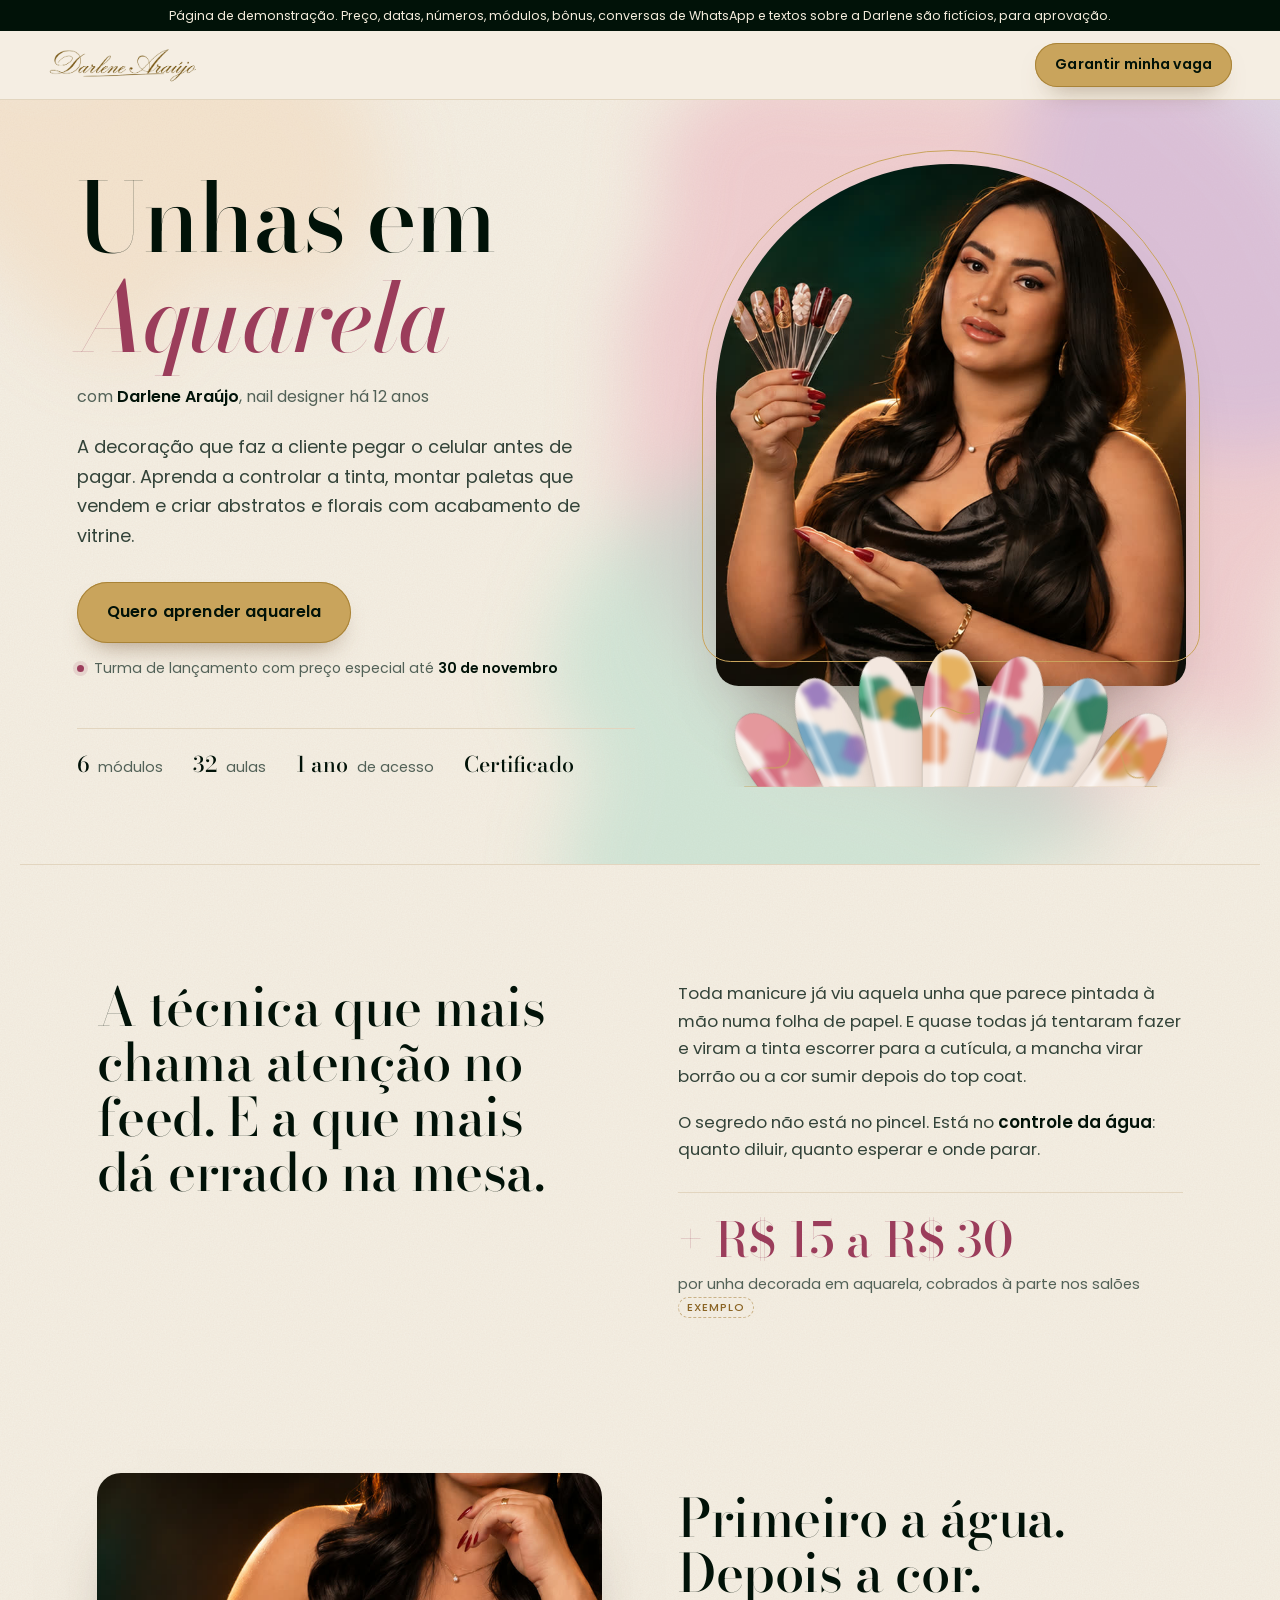
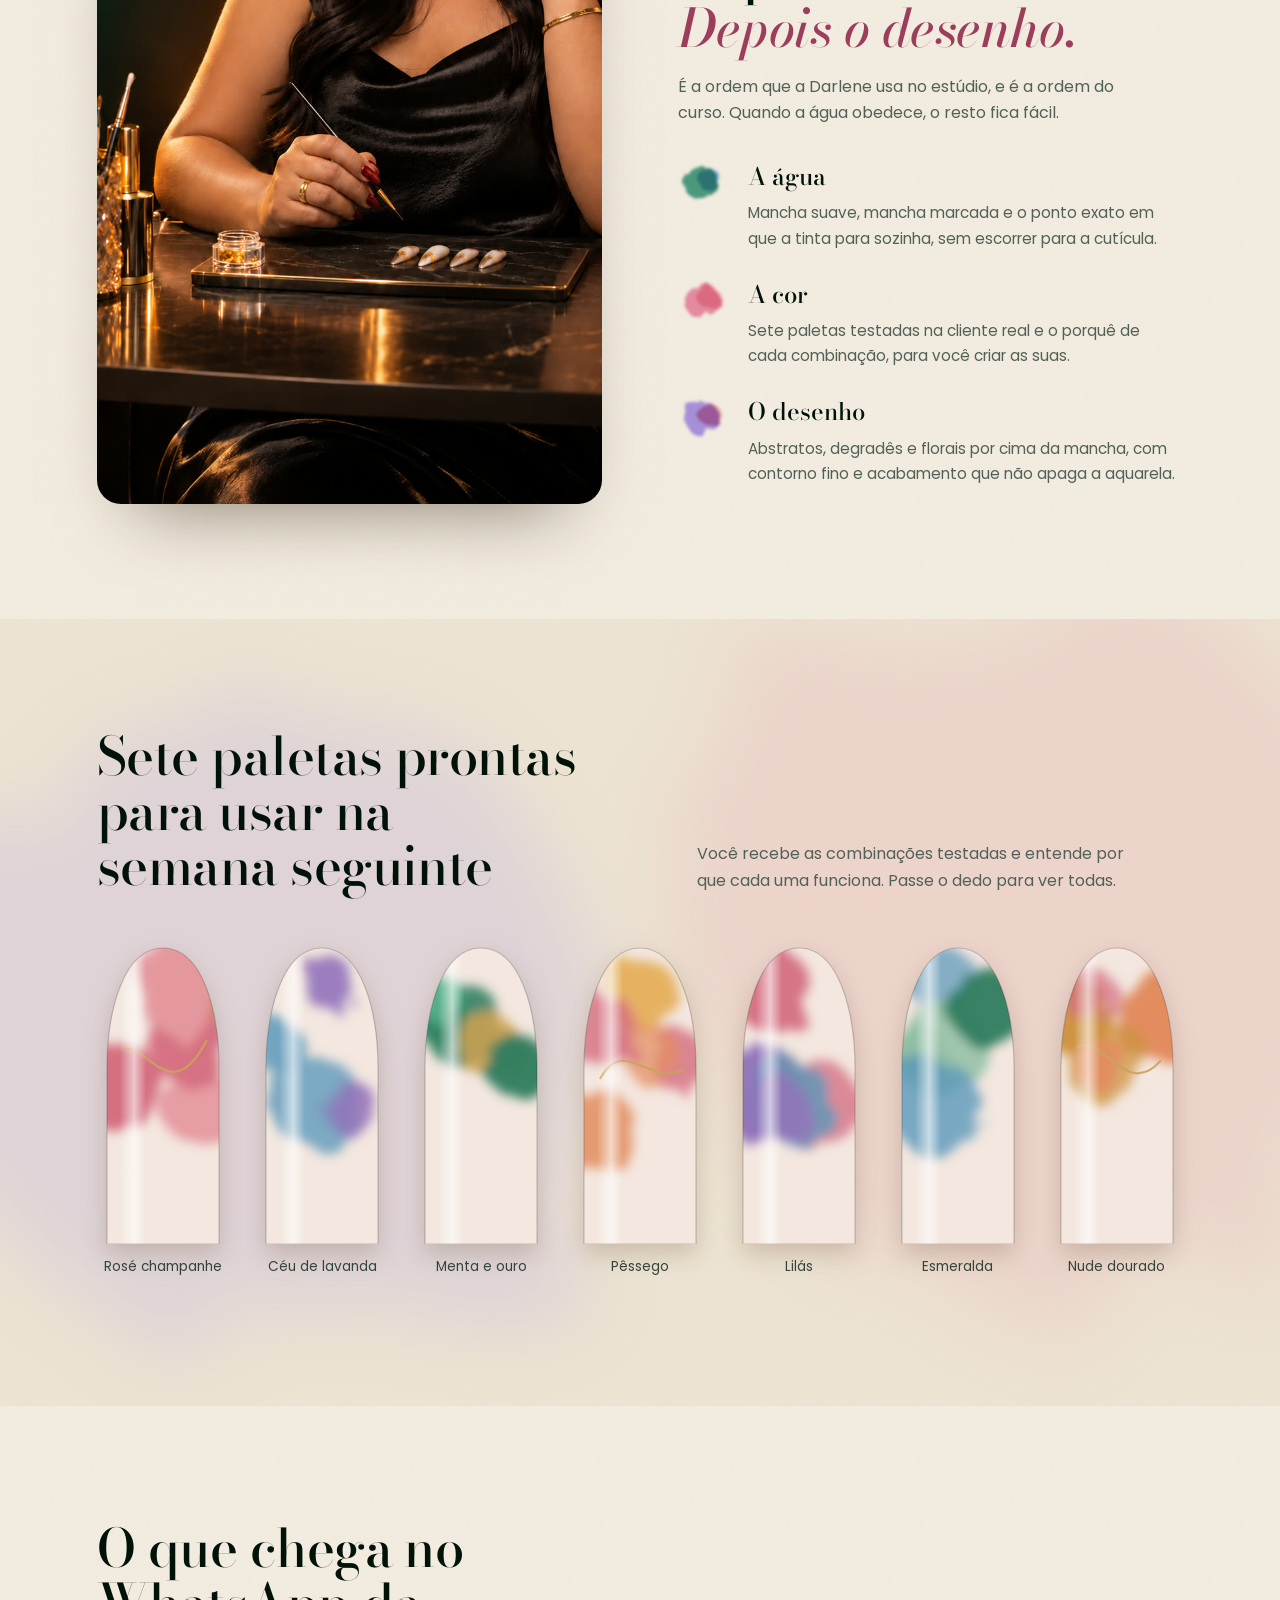
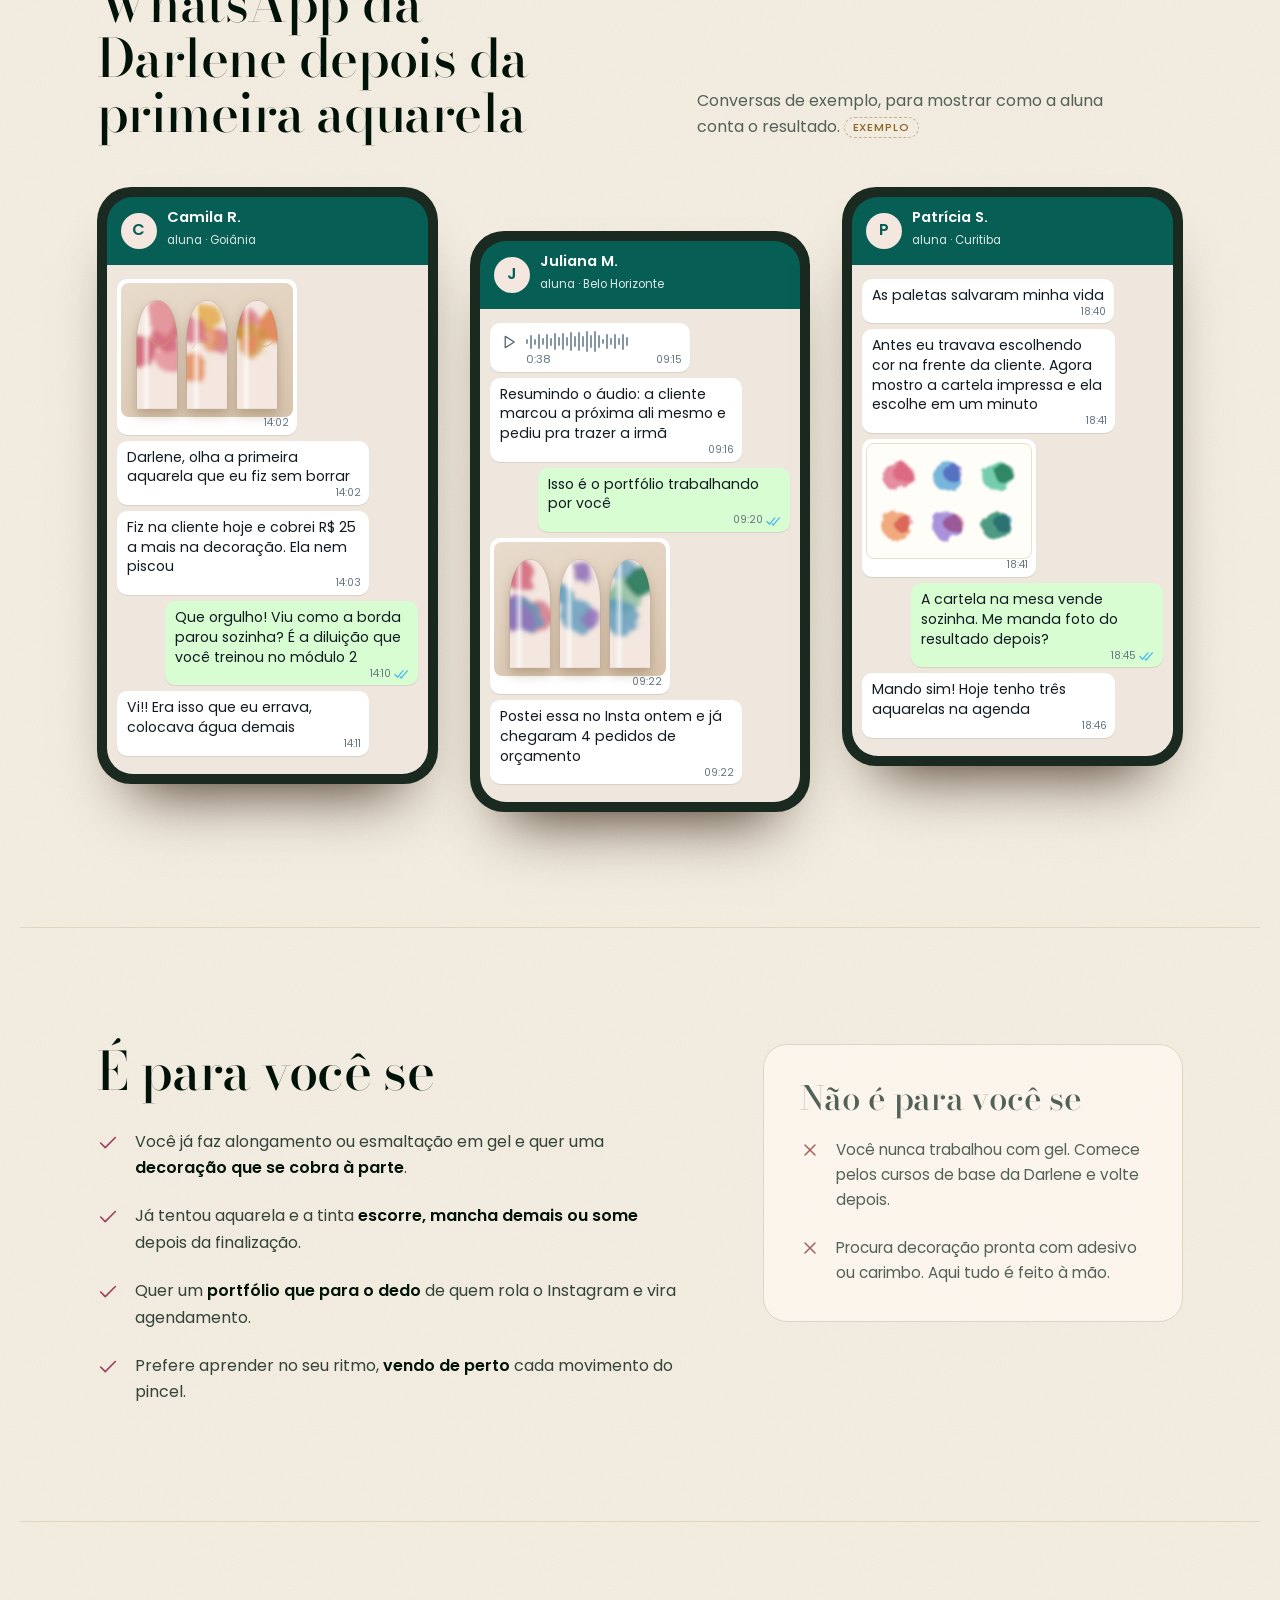
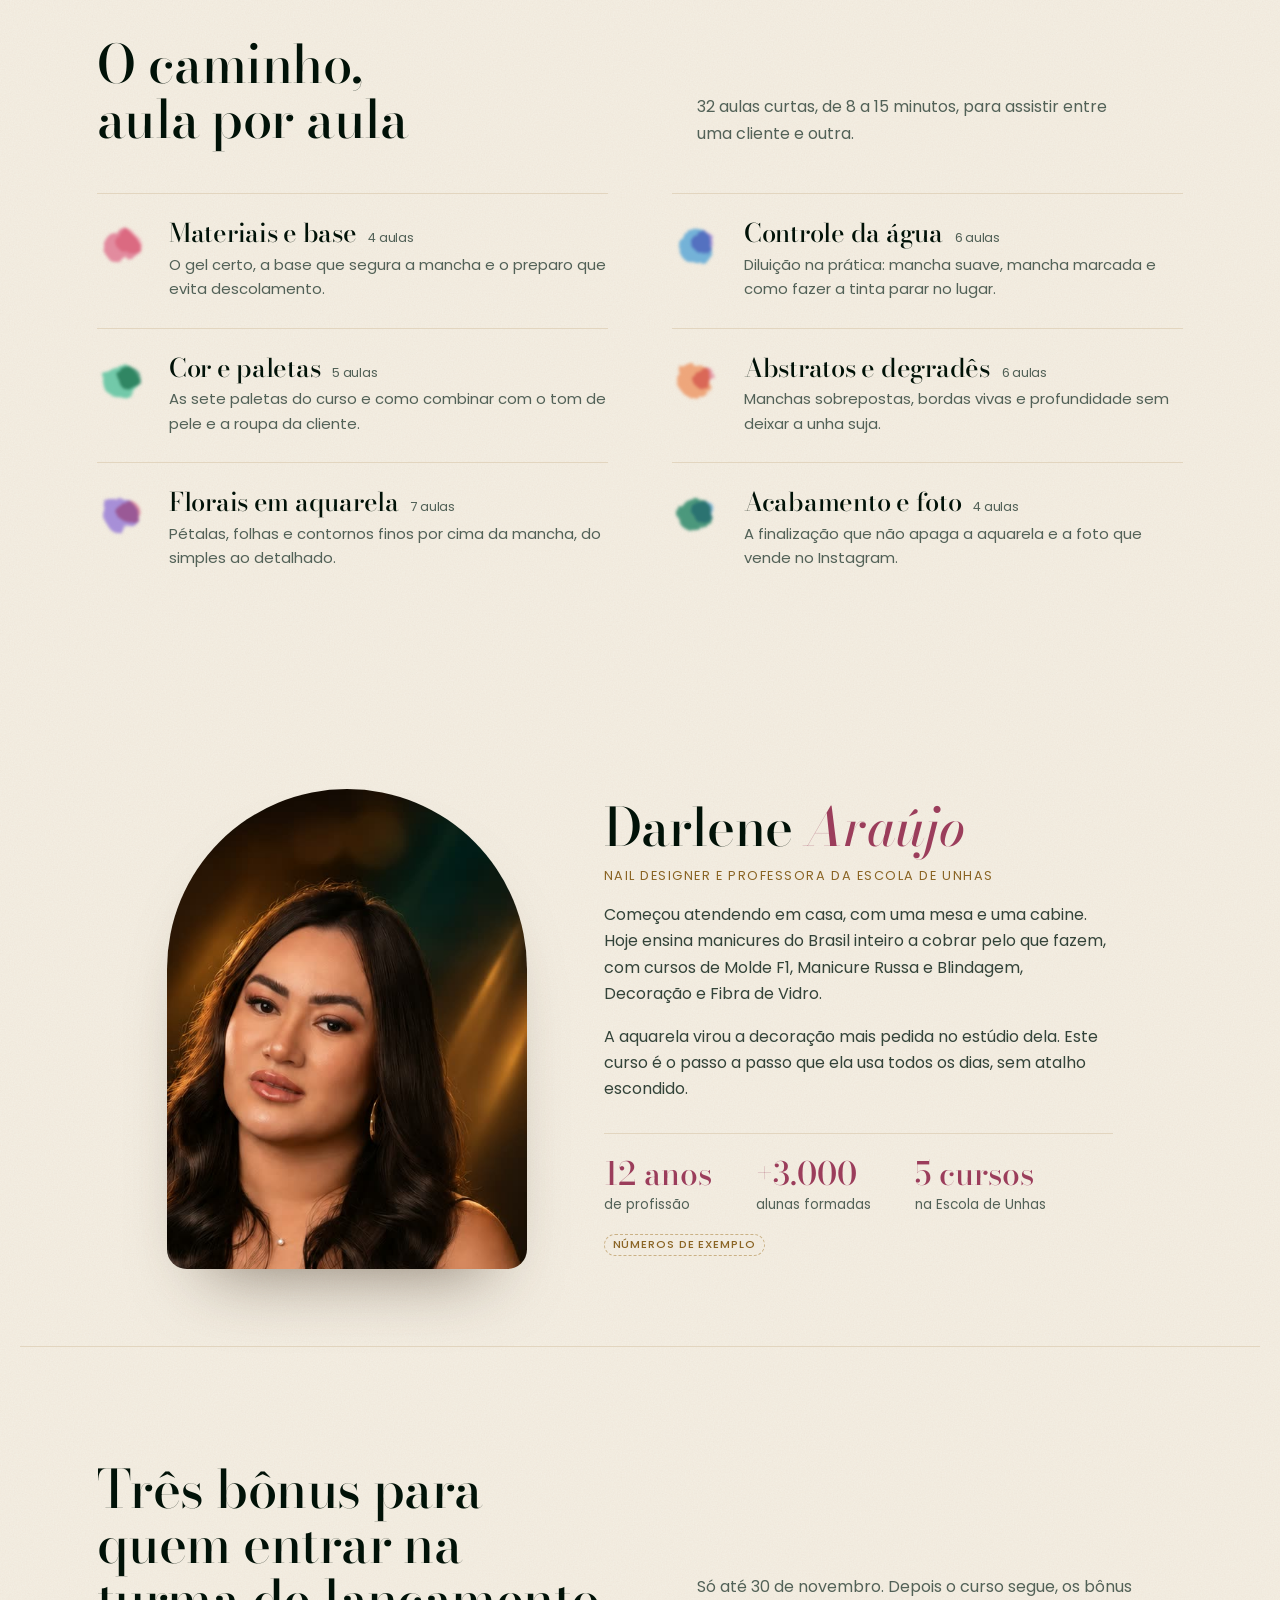
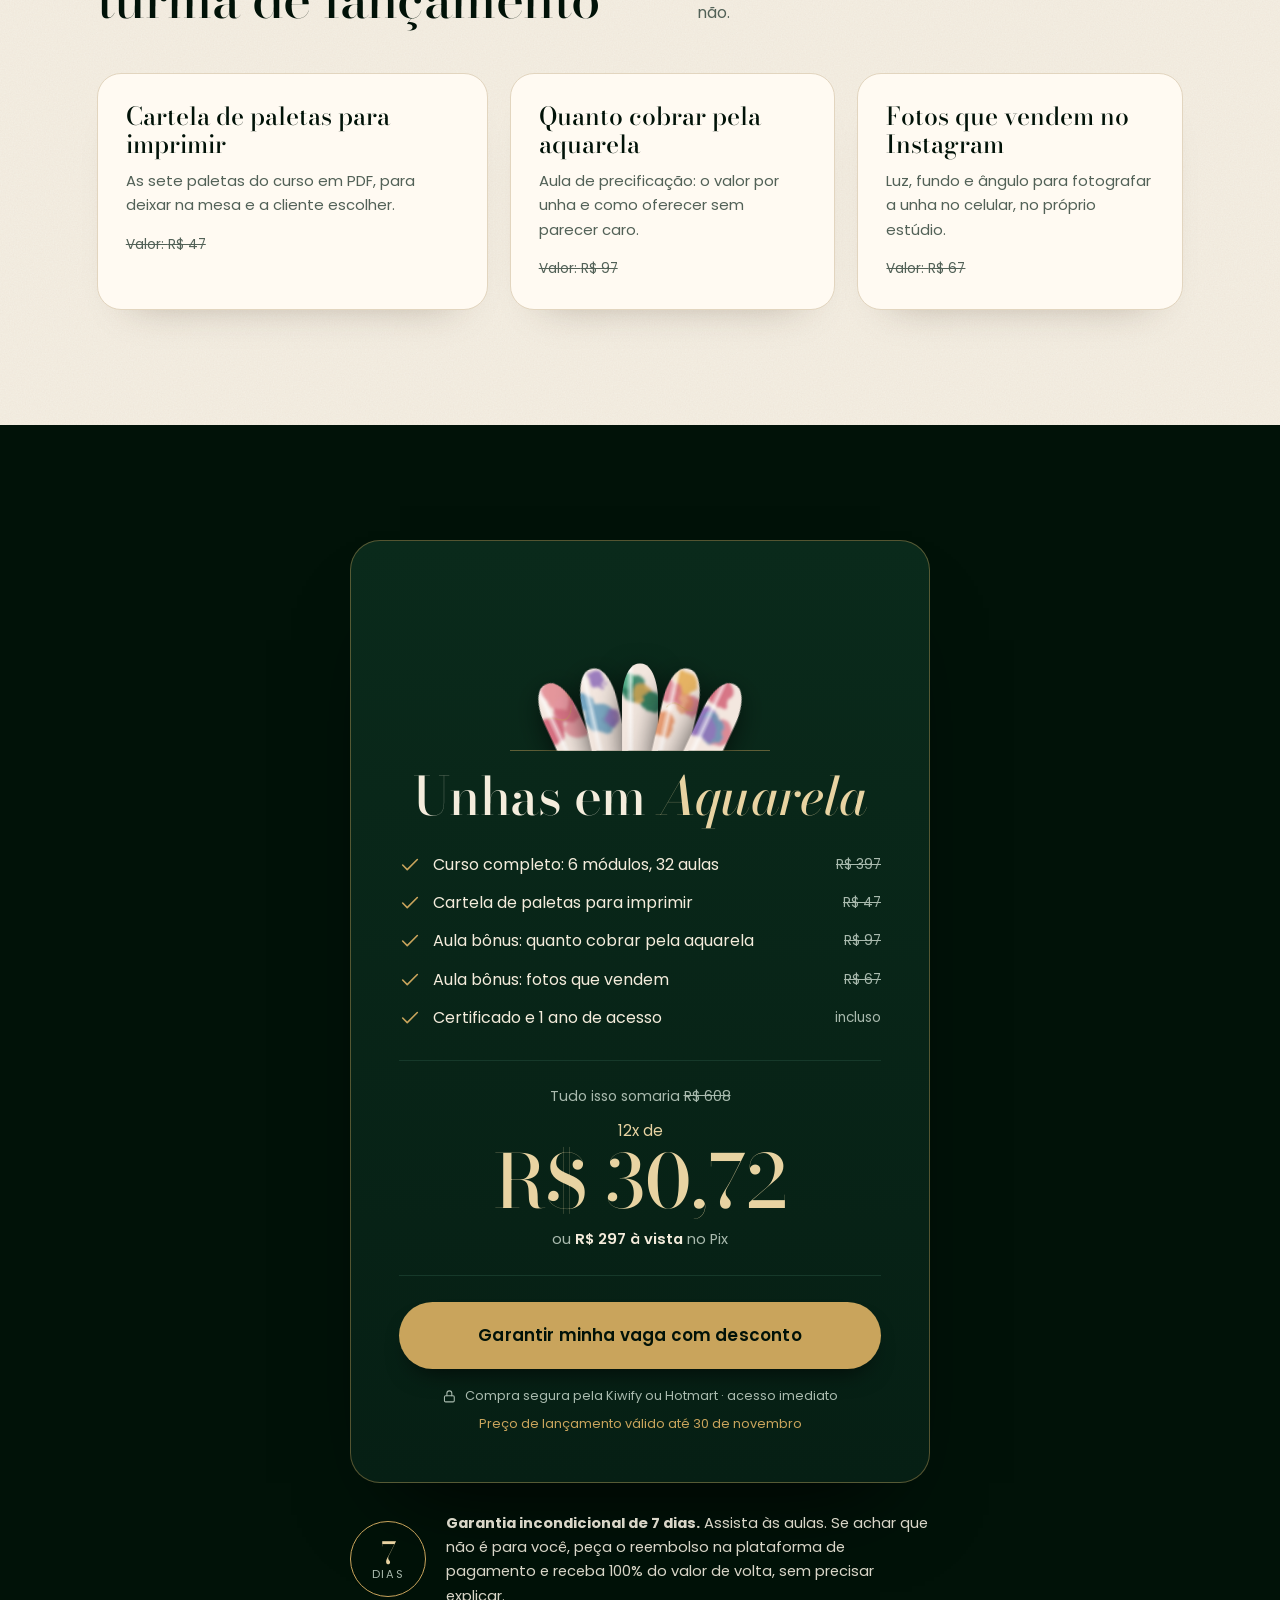
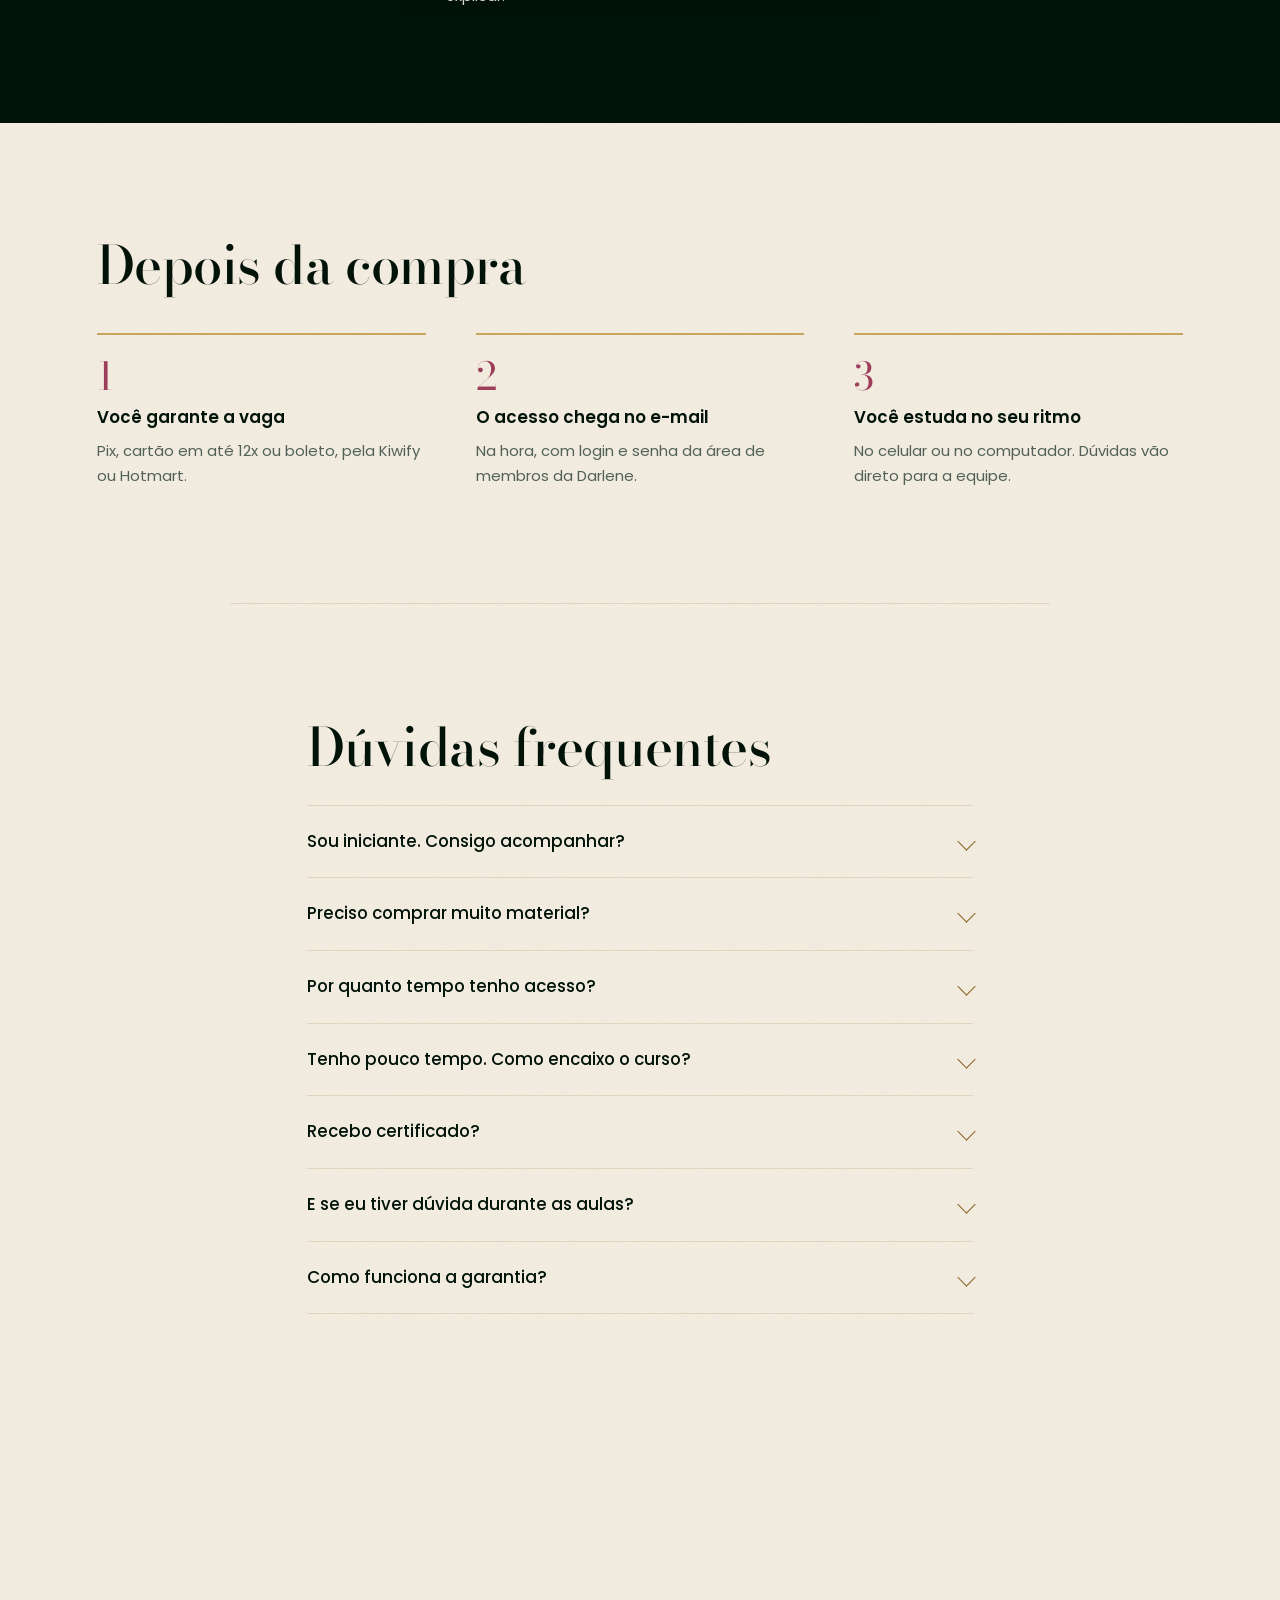
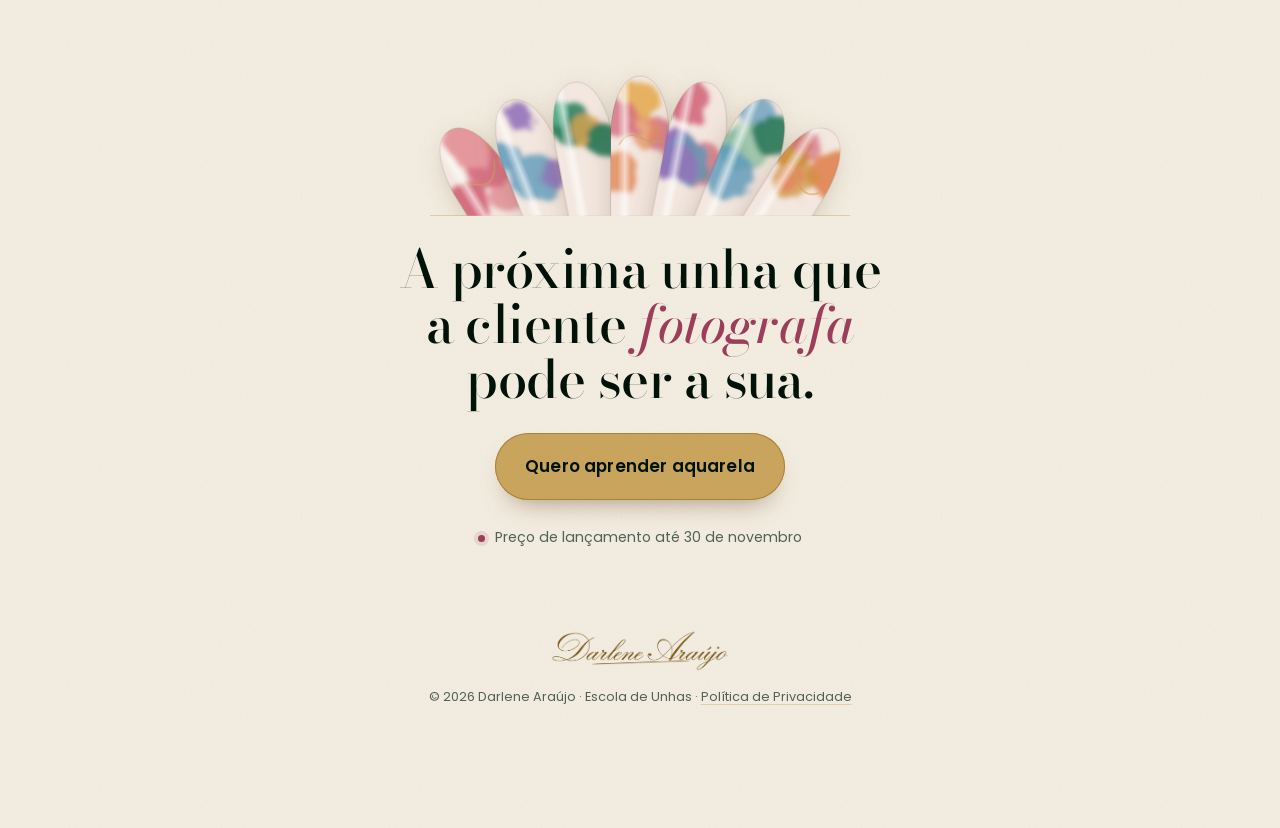
==== commit 29cd6145: "Nova página de vendas da Aquarela: ateliê claro, fotos novas e prints de WhatsApp Co-Authored-By: Cl" ====
--- a/aquarela.html
+++ b/aquarela.html
@@ -4,62 +4,85 @@
 <meta charset="utf-8">
 <meta name="viewport" content="width=device-width,initial-scale=1">
 <title>Unhas em Aquarela · Curso on-line com Darlene Araújo</title>
-<meta name="description" content="Aprenda a técnica de unhas em aquarela com a Darlene Araújo: controle da diluição, paletas prontas, abstratos e florais que a cliente fotografa antes de sair do salão.">
-<meta name="theme-color" content="#011208">
+<meta name="description" content="Aprenda a técnica de unhas em aquarela com a Darlene Araújo: controle da água, paletas prontas, abstratos e florais que a cliente fotografa antes de sair do salão.">
+<meta name="theme-color" content="#f5efe4">
 <link rel="preconnect" href="https://fonts.googleapis.com"><link rel="preconnect" href="https://fonts.gstatic.com" crossorigin>
 <link href="https://fonts.googleapis.com/css2?family=Bodoni+Moda:ital,opsz,wght@0,6..96,400..700;1,6..96,400..700&family=Poppins:wght@400;500;600&display=swap" rel="stylesheet">
 <link rel="stylesheet" href="paginas.css">
 <link rel="stylesheet" href="vendas.css">
 <script src="tema.js"></script>
 </head>
-<body>
-<div class="demo">Página de demonstração. Preço, datas, números, módulos, bônus, depoimentos e textos sobre a Darlene são fictícios, para aprovação da Darlene.</div>
+<body class="atelie">
+<div class="demo">Página de demonstração. Preço, datas, números, módulos, bônus, conversas de WhatsApp e textos sobre a Darlene são fictícios, para aprovação.</div>
 
 <header class="barra"><a href="links.html" aria-label="Darlene Araújo, página de links"><img src="logo.png" alt="Darlene Araújo" width="170" height="41"></a><a class="cta pequeno" href="#oferta">Garantir minha vaga</a></header>
 
 <main>
-  <!-- TOPO: o leque é o palco -->
+  <!-- TOPO -->
   <section class="hero" id="hero">
+    <div class="hero-txt">
+      <h1>Unhas em <em>Aquarela</em></h1>
+      <p class="quem">com <b>Darlene Araújo</b>, nail designer há 12 anos</p>
+      <p class="lead">A decoração que faz a cliente pegar o celular antes de pagar. Aprenda a controlar a tinta, montar paletas que vendem e criar abstratos e florais com acabamento de vitrine.</p>
+      <div class="hero-acao">
+        <a class="cta" href="#oferta">Quero aprender aquarela</a>
+        <p class="prazo"><span class="ponto"></span> Turma de lançamento com preço especial até <b>30 de novembro</b></p>
+      </div>
+      <ul class="fatos" aria-label="Sobre o curso">
+        <li><b>6</b> módulos</li><li><b>32</b> aulas</li><li><b>1 ano</b> de acesso</li><li><b>Certificado</b></li>
+      </ul>
+    </div>
     <div class="hero-arte">
-      <img src="imagens-site/darlene-retrato.jpg" alt="Darlene Araújo, nail designer e professora do curso" width="500" height="1402" fetchpriority="high">
+      <img src="imagens-site/darlene-unhas.jpg" alt="Darlene Araújo segurando uma cartela de unhas decoradas" width="900" height="810" fetchpriority="high">
       <div class="leque leque-hero" id="leque" role="img" aria-label="Leque de unhas postiças pintadas em aquarela, cada uma com uma paleta"></div>
     </div>
-    <div class="hero-txt">
-    <h1>Unhas em <em>Aquarela</em></h1>
-    <p class="quem">com <b>Darlene Araújo</b>, nail designer há 12 anos</p>
-    <p class="lead">A decoração que faz a cliente pegar o celular antes de pagar. Aprenda a controlar a tinta, montar paletas que vendem e criar abstratos e florais com acabamento de vitrine.</p>
-    <div class="hero-acao">
-      <a class="cta" href="#oferta">Quero aprender aquarela</a>
-      <p class="prazo"><span class="ponto"></span> Turma de lançamento com preço especial até <b>30 de novembro</b></p>
-    </div>
-    <ul class="fatos" aria-label="Sobre o curso">
-      <li><b>6</b> módulos</li><li><b>32</b> aulas gravadas</li><li><b>1 ano</b> de acesso</li><li><b>Certificado</b> no final</li>
-    </ul>
-    </div>
-  </section>
-
-  <!-- POR QUE AQUARELA -->
-  <section class="faixa porque">
-    <h2>A técnica que mais chama atenção no feed. E a que mais dá errado na prática.</h2>
-    <div class="porque-txt">
-      <p>Toda manicure já viu aquela unha em aquarela que parece pintada à mão numa folha de papel. E quase todas já tentaram fazer e viram a tinta escorrer para a cutícula, a mancha virar borrão ou a cor sumir depois do top coat.</p>
-      <p>O segredo não está no pincel. Está no <b>controle da água</b>: quanto diluir, quanto esperar e onde parar. É isso que a Darlene ensina primeiro, antes de qualquer desenho.</p>
-      <div class="valor"><strong>R$ 15 a R$ 30</strong><span>é quanto se cobra a mais por unha decorada em aquarela nos salões <span class="tag">exemplo</span></span></div>
-    </div>
-  </section>
-
-  <!-- PALETAS: a prova visual -->
+  </section>
+
+  <!-- A DOR -->
+  <section class="faixa dor">
+    <h2>A técnica que mais chama atenção no feed. E a que mais dá errado na mesa.</h2>
+    <div class="dor-txt">
+      <p>Toda manicure já viu aquela unha que parece pintada à mão numa folha de papel. E quase todas já tentaram fazer e viram a tinta escorrer para a cutícula, a mancha virar borrão ou a cor sumir depois do top coat.</p>
+      <p>O segredo não está no pincel. Está no <b>controle da água</b>: quanto diluir, quanto esperar e onde parar.</p>
+      <p class="valor"><strong>+ R$ 15 a R$ 30</strong> por unha decorada em aquarela, cobrados à parte nos salões <span class="tag">exemplo</span></p>
+    </div>
+  </section>
+
+  <!-- MÉTODO -->
+  <section class="metodo">
+    <figure class="metodo-foto"><img src="imagens-site/darlene-pintando.jpg" alt="Darlene pintando tips na mesa de trabalho" width="900" height="992" loading="lazy"></figure>
+    <div class="metodo-txt">
+      <h2>Primeiro a água. Depois a cor. <em>Depois o desenho.</em></h2>
+      <p class="metodo-intro">É a ordem que a Darlene usa no estúdio, e é a ordem do curso. Quando a água obedece, o resto fica fácil.</p>
+      <ol class="etapas">
+        <li><span class="sw" data-p="5"></span><div><b>A água</b><p>Mancha suave, mancha marcada e o ponto exato em que a tinta para sozinha, sem escorrer para a cutícula.</p></div></li>
+        <li><span class="sw" data-p="0"></span><div><b>A cor</b><p>Sete paletas testadas na cliente real e o porquê de cada combinação, para você criar as suas.</p></div></li>
+        <li><span class="sw" data-p="4"></span><div><b>O desenho</b><p>Abstratos, degradês e florais por cima da mancha, com contorno fino e acabamento que não apaga a aquarela.</p></div></li>
+      </ol>
+    </div>
+  </section>
+
+  <!-- PALETAS -->
   <section class="paletas">
     <div class="faixa-cab">
       <h2>Sete paletas prontas para usar na semana seguinte</h2>
-      <p>Você recebe as combinações testadas e aprende por que cada uma funciona, para criar as suas depois.</p>
+      <p>Você recebe as combinações testadas e entende por que cada uma funciona. Passe o dedo para ver todas.</p>
     </div>
     <ul class="mostruario" id="mostruario"></ul>
+  </section>
+
+  <!-- DEPOIMENTOS EM WHATSAPP -->
+  <section class="faixa zaps">
+    <div class="faixa-cab">
+      <h2>O que chega no WhatsApp da Darlene depois da primeira aquarela</h2>
+      <p>Conversas de exemplo, para mostrar como a aluna conta o resultado. <span class="tag">exemplo</span></p>
+    </div>
+    <div class="celulares" id="celulares"></div>
   </section>
 
   <!-- PARA QUEM É -->
   <section class="faixa para-quem">
-    <div class="col sim">
+    <div class="sim">
       <h2>É para você se</h2>
       <ul class="checks">
         <li><span class="ck"></span><p>Você já faz alongamento ou esmaltação em gel e quer uma <b>decoração que se cobra à parte</b>.</p></li>
@@ -68,8 +91,8 @@
         <li><span class="ck"></span><p>Prefere aprender no seu ritmo, <b>vendo de perto</b> cada movimento do pincel.</p></li>
       </ul>
     </div>
-    <div class="col nao">
-      <h2>Não é para você se</h2>
+    <div class="nao">
+      <h3>Não é para você se</h3>
       <ul class="xs">
         <li><span class="xx"></span><p>Você nunca trabalhou com gel. Comece pelos cursos de base da Darlene e volte depois.</p></li>
         <li><span class="xx"></span><p>Procura decoração pronta com adesivo ou carimbo. Aqui tudo é feito à mão.</p></li>
@@ -81,19 +104,9 @@
   <section class="faixa modulos">
     <div class="faixa-cab">
       <h2>O caminho, aula por aula</h2>
-      <p>Na ordem em que a técnica fica fácil: primeiro a água, depois a cor, depois o desenho.</p>
+      <p>32 aulas curtas, de 8 a 15 minutos, para assistir entre uma cliente e outra.</p>
     </div>
     <ol class="lista-mod" id="modulos"></ol>
-  </section>
-
-  <!-- COMO FUNCIONA -->
-  <section class="faixa passos">
-    <h2>Como funciona depois da compra</h2>
-    <ol>
-      <li><b>Você garante a vaga</b><span>Pagamento por Pix, cartão em até 12x ou boleto, pela Kiwify ou Hotmart.</span></li>
-      <li><b>O acesso chega no seu e-mail</b><span>Na hora, com login e senha da área de membros da Darlene.</span></li>
-      <li><b>Você estuda no seu ritmo</b><span>No celular ou no computador, marcando cada aula concluída. Dúvidas vão direto para a equipe.</span></li>
-    </ol>
   </section>
 
   <!-- PROFESSORA -->
@@ -109,23 +122,13 @@
     </div>
   </section>
 
-  <!-- DEPOIMENTOS -->
-  <section class="faixa depoimentos">
-    <h2>Quem aprendeu com a Darlene</h2>
-    <div class="deps">
-      <figure class="grande"><blockquote>“Eu sempre borrava demais. Quando entendi a diluição, a mancha passou a parar exatamente onde eu queria. Na mesma semana cobrei a primeira aquarela à parte.”</blockquote><figcaption><b>Camila R.</b> nail designer em Goiânia <span class="tag">exemplo</span></figcaption></figure>
-      <figure><blockquote>“Fiz a primeira floral numa cliente e ela marcou a próxima ali mesmo.”</blockquote><figcaption><b>Juliana M.</b> manicure em Belo Horizonte <span class="tag">exemplo</span></figcaption></figure>
-      <figure><blockquote>“As paletas prontas me salvaram. Não fico mais travada escolhendo cor na frente da cliente.”</blockquote><figcaption><b>Patrícia S.</b> nail designer em Curitiba <span class="tag">exemplo</span></figcaption></figure>
-    </div>
-  </section>
-
   <!-- BÔNUS -->
   <section class="faixa bonus">
-    <div class="faixa-cab"><h2>Bônus da turma de lançamento</h2><p>Só para quem entrar até 30 de novembro.</p></div>
+    <div class="faixa-cab"><h2>Três bônus para quem entrar na turma de lançamento</h2><p>Só até 30 de novembro. Depois o curso segue, os bônus não.</p></div>
     <ul>
-      <li><span class="b-n">Bônus 1</span><b>Cartela de paletas para imprimir</b><span>As sete paletas do curso em PDF, para deixar na mesa e mostrar para a cliente escolher.</span><s>R$ 47</s></li>
-      <li><span class="b-n">Bônus 2</span><b>Quanto cobrar pela aquarela</b><span>Aula de precificação: como calcular o valor por unha e oferecer sem parecer caro.</span><s>R$ 97</s></li>
-      <li><span class="b-n">Bônus 3</span><b>Fotos que vendem no Instagram</b><span>Luz, fundo e ângulo para fotografar a unha no celular, no próprio estúdio.</span><s>R$ 67</s></li>
+      <li><b>Cartela de paletas para imprimir</b><span>As sete paletas do curso em PDF, para deixar na mesa e a cliente escolher.</span><s>R$ 47</s></li>
+      <li><b>Quanto cobrar pela aquarela</b><span>Aula de precificação: o valor por unha e como oferecer sem parecer caro.</span><s>R$ 97</s></li>
+      <li><b>Fotos que vendem no Instagram</b><span>Luz, fundo e ângulo para fotografar a unha no celular, no próprio estúdio.</span><s>R$ 67</s></li>
     </ul>
   </section>
 
@@ -153,18 +156,28 @@
     </div>
     <div class="garantia">
       <span class="selo-g">7<small>dias</small></span>
-      <p><b>Garantia incondicional de 7 dias.</b> Assista às aulas. Se achar que não é para você, peça o reembolso direto na plataforma de pagamento e receba 100% do valor de volta, sem precisar explicar.</p>
-    </div>
+      <p><b>Garantia incondicional de 7 dias.</b> Assista às aulas. Se achar que não é para você, peça o reembolso na plataforma de pagamento e receba 100% do valor de volta, sem precisar explicar.</p>
+    </div>
+  </section>
+
+  <!-- COMO FUNCIONA -->
+  <section class="faixa passos">
+    <h2>Depois da compra</h2>
+    <ol>
+      <li><b>Você garante a vaga</b><span>Pix, cartão em até 12x ou boleto, pela Kiwify ou Hotmart.</span></li>
+      <li><b>O acesso chega no e-mail</b><span>Na hora, com login e senha da área de membros da Darlene.</span></li>
+      <li><b>Você estuda no seu ritmo</b><span>No celular ou no computador. Dúvidas vão direto para a equipe.</span></li>
+    </ol>
   </section>
 
   <!-- DÚVIDAS -->
   <section class="faixa faq">
     <h2>Dúvidas frequentes</h2>
     <details><summary>Sou iniciante. Consigo acompanhar?</summary><p>Se você já trabalha com gel, sim. A aquarela começa do zero: o primeiro módulo é só controle de água e tinta, sem desenho. Se ainda não trabalha com gel, comece por um curso de base e volte depois.</p></details>
-    <details><summary>Preciso comprar muito material?</summary><p>Não. Você usa o que já tem na mesa de gel e acrescenta poucos itens. A lista completa, com opções mais em conta, está na primeira aula, antes de qualquer prática.</p></details>
+    <details><summary>Preciso comprar muito material?</summary><p>Não. Você usa o que já tem na mesa de gel e acrescenta poucos itens. A lista completa, com opções mais em conta, está na primeira aula.</p></details>
     <details><summary>Por quanto tempo tenho acesso?</summary><p>Um ano a partir da compra, para assistir quantas vezes quiser.</p></details>
     <details><summary>Tenho pouco tempo. Como encaixo o curso?</summary><p>As aulas têm de 8 a 15 minutos. Dá para assistir uma entre uma cliente e outra e treinar em tips no fim do dia.</p></details>
-    <details><summary>Recebo certificado?</summary><p>Sim. Ao concluir todas as aulas, o certificado com o seu nome fica disponível na área de membros para baixar e imprimir.</p></details>
+    <details><summary>Recebo certificado?</summary><p>Sim. Ao concluir todas as aulas, o certificado com o seu nome fica disponível na área de membros.</p></details>
     <details><summary>E se eu tiver dúvida durante as aulas?</summary><p>Você manda a pergunta pela área de membros e a equipe da Darlene responde em até 2 dias úteis.</p></details>
     <details><summary>Como funciona a garantia?</summary><p>Você tem 7 dias depois da compra para pedir o reembolso pela própria Kiwify ou Hotmart. O valor volta inteiro, sem perguntas.</p></details>
   </section>
@@ -178,33 +191,72 @@
   </section>
 </main>
 
-<footer class="rodape"><img src="logo.png" alt="Darlene Araújo" width="180" height="43" style="margin:0 auto 14px">© <span id="ano"></span> Darlene Araújo · Escola de Unhas · <a href="privacidade.html">Política de Privacidade</a></footer>
+<footer class="rodape"><img src="logo.png" alt="Darlene Araújo" width="180" height="43">© <span id="ano"></span> Darlene Araújo · Escola de Unhas · <a href="privacidade.html">Política de Privacidade</a></footer>
 
 <div class="fixo" id="fixo" aria-hidden="true"><span><b>Unhas em Aquarela</b><small>12x de R$ 30,72 · até 30/11</small></span><a class="cta pequeno" href="#oferta" tabindex="-1">Quero</a></div>
 
 <script src="aquarela.js"></script>
 <script>
-// shortcut: conteúdo de exemplo até a Darlene mandar o real (módulos, aulas, paletas)
+// shortcut: conteúdo de exemplo até a Darlene mandar o real (módulos, paletas, conversas)
+const esc = (s) => String(s).replace(/[&<>"']/g, (ch) => ({ "&": "&amp;", "<": "&lt;", ">": "&gt;", '"': "&quot;", "'": "&#39;" }[ch]));
 const MODULOS = [
   ["Materiais e base", "O gel certo, a base que segura a mancha e o preparo que evita descolamento.", 4],
   ["Controle da água", "Diluição na prática: mancha suave, mancha marcada e como fazer a tinta parar no lugar.", 6],
-  ["Cor e paletas", "As sete paletas do curso, como combinar com o tom de pele e com a roupa da cliente.", 5],
+  ["Cor e paletas", "As sete paletas do curso e como combinar com o tom de pele e a roupa da cliente.", 5],
   ["Abstratos e degradês", "Manchas sobrepostas, bordas vivas e profundidade sem deixar a unha suja.", 6],
   ["Florais em aquarela", "Pétalas, folhas e contornos finos por cima da mancha, do simples ao detalhado.", 7],
   ["Acabamento e foto", "A finalização que não apaga a aquarela e a foto que vende no Instagram.", 4],
 ];
 document.getElementById("modulos").innerHTML = MODULOS.map(([t, d, n], i) =>
-  `<li>${mancha(i)}<div><small>Módulo ${i + 1} · ${n} aulas</small><h3>${t}</h3><p>${d}</p></div></li>`).join("");
+  `<li>${mancha(i)}<div><h3>${t} <span>${n} aulas</span></h3><p>${d}</p></div></li>`).join("");
 
 const NOMES = ["Rosé champanhe", "Céu de lavanda", "Menta e ouro", "Pêssego", "Lilás", "Esmeralda", "Nude dourado"];
 document.getElementById("mostruario").innerHTML = NOMES.map((n, i) => `<li>${unha(i)}<span>${n}</span></li>`).join("");
+document.querySelectorAll(".sw").forEach((e) => (e.outerHTML = mancha(+e.dataset.p)));
+
+// conversas de WhatsApp simuladas: [quem fala, tipo, conteúdo, hora]
+const tique = `<svg class="tq" viewBox="0 0 18 11" aria-hidden="true"><path d="M1 6l3 3 6-7M7 9l1 1 7-8" fill="none" stroke="currentColor" stroke-width="1.6" stroke-linecap="round"/></svg>`;
+const CONVERSAS = [
+  { nome: "Camila R.", info: "aluna · Goiânia", msgs: [
+    ["ela", "foto", [0, 3, 6], "14:02"],
+    ["ela", "txt", "Darlene, olha a primeira aquarela que eu fiz sem borrar", "14:02"],
+    ["ela", "txt", "Fiz na cliente hoje e cobrei R$ 25 a mais na decoração. Ela nem piscou", "14:03"],
+    ["eu", "txt", "Que orgulho! Viu como a borda parou sozinha? É a diluição que você treinou no módulo 2", "14:10"],
+    ["ela", "txt", "Vi!! Era isso que eu errava, colocava água demais", "14:11"],
+  ]},
+  { nome: "Juliana M.", info: "aluna · Belo Horizonte", msgs: [
+    ["ela", "audio", "0:38", "09:15"],
+    ["ela", "txt", "Resumindo o áudio: a cliente marcou a próxima ali mesmo e pediu pra trazer a irmã", "09:16"],
+    ["eu", "txt", "Isso é o portfólio trabalhando por você", "09:20"],
+    ["ela", "foto", [4, 1, 5], "09:22"],
+    ["ela", "txt", "Postei essa no Insta ontem e já chegaram 4 pedidos de orçamento", "09:22"],
+  ]},
+  { nome: "Patrícia S.", info: "aluna · Curitiba", msgs: [
+    ["ela", "txt", "As paletas salvaram minha vida", "18:40"],
+    ["ela", "txt", "Antes eu travava escolhendo cor na frente da cliente. Agora mostro a cartela impressa e ela escolhe em um minuto", "18:41"],
+    ["ela", "cartela", [0, 1, 2, 3, 4, 5], "18:41"],
+    ["eu", "txt", "A cartela na mesa vende sozinha. Me manda foto do resultado depois?", "18:45"],
+    ["ela", "txt", "Mando sim! Hoje tenho três aquarelas na agenda", "18:46"],
+  ]},
+];
+const balao = ([quem, tipo, c, hora]) => {
+  const pe = `<time>${hora}${quem === "eu" ? tique : ""}</time>`;
+  if (tipo === "foto") return `<div class="b ${quem} midia"><div class="foto-unhas">${c.map((n) => unha(n)).join("")}</div>${pe}</div>`;
+  if (tipo === "cartela") return `<div class="b ${quem} midia"><div class="foto-cartela">${c.map((n) => mancha(n)).join("")}</div>${pe}</div>`;
+  if (tipo === "audio") return `<div class="b ${quem} audio">${ic("play")}<span class="onda">${Array.from({ length: 26 }, (_, k) => `<i style="height:${20 + ((k * 37) % 70)}%"></i>`).join("")}</span><small>${c}</small>${pe}</div>`;
+  return `<p class="b ${quem}">${esc(c)}${pe}</p>`;
+};
+document.getElementById("celulares").innerHTML = CONVERSAS.map((cv) => `<figure class="cel">
+  <figcaption><span class="av">${cv.nome[0]}</span><span><b>${cv.nome}</b><small>${cv.info}</small></span></figcaption>
+  <div class="tela">${cv.msgs.map(balao).join("")}</div></figure>`).join("");
 
 document.querySelectorAll(".ck").forEach((e) => (e.outerHTML = ic("check")));
 document.querySelectorAll(".xx").forEach((e) => (e.outerHTML = ic("x")));
 document.querySelector(".ic-lock").outerHTML = ic("lock");
 document.getElementById("ano").textContent = new Date().getFullYear();
 
-document.getElementById("hero").insertAdjacentHTML("afterbegin", lavado([[500, 260, 330, "#0f4a32", .75], [830, 120, 200, "#4a3612", .5], [170, 160, 210, "#0b3a3a", .55], [520, 640, 260, "#0a2a1b", .6]]));
+document.getElementById("hero").insertAdjacentHTML("afterbegin", lavado([[780, 300, 300, "#e9a7b9", .45], [960, 120, 200, "#b8a5e6", .35], [620, 560, 220, "#9fd8c2", .4], [120, 80, 160, "#f2c9a0", .3]]));
+document.querySelector(".paletas").insertAdjacentHTML("afterbegin", lavado([[200, 350, 260, "#b8a5e6", .25], [820, 300, 280, "#e9a7b9", .25]]));
 leque(document.getElementById("leque"), 7, 72);
 leque(document.getElementById("leque2"), 7, 64);
 leque(document.getElementById("leque3"), 5, 50);
--- a/vendas.css
+++ b/vendas.css
@@ -1,135 +1,180 @@
-/* página de vendas Unhas em Aquarela (usa paginas.css como base) */
-.barra{position:sticky;top:0;z-index:20;display:flex;justify-content:space-between;align-items:center;padding:12px clamp(18px,4vw,48px);background:#011208d9;backdrop-filter:blur(10px);border-bottom:1px solid #16392a99}
-.barra img{width:150px;height:auto}
-.tag{display:inline-block;font:500 .7rem/1 "Poppins",sans-serif;letter-spacing:.08em;text-transform:uppercase;color:var(--ouro);border:1px dashed #c9a45c88;border-radius:999px;padding:4px 8px;vertical-align:middle;white-space:nowrap}
-.ponto{display:inline-block;width:7px;height:7px;border-radius:50%;background:var(--ouro);box-shadow:0 0 0 4px #c9a45c22;vertical-align:middle;margin-right:6px}
-
-/* topo: a Darlene apresenta o leque */
-.hero{position:relative;overflow:hidden;display:grid;grid-template-columns:minmax(300px,.85fr) 1.15fr;align-items:center;gap:clamp(30px,6vw,90px);padding:clamp(36px,5vw,64px) max(clamp(20px,6vw,90px),calc((100% - 1240px)/2)) clamp(48px,6vw,80px)}
+/* Página de vendas Unhas em Aquarela: mundo "ateliê" (papel de aquarela claro). Usa paginas.css como base. */
+.atelie{--bg:#f5efe4;--bg2:#ece3d2;--card:#fffaf2;--line:#e2d5bf;--txt:#1b2a21;--mut:#526157;--ouro:#c9a45c;--ouro-tx:#8a6424;--ouro2:#9b3d5b;--tinta:#011208;color-scheme:light;
+  background-color:var(--bg);
+  background-image:url("data:image/svg+xml,%3Csvg xmlns='http://www.w3.org/2000/svg' width='320' height='320'%3E%3Cfilter id='n'%3E%3CfeTurbulence type='fractalNoise' baseFrequency='.75' numOctaves='3' seed='4'/%3E%3CfeColorMatrix values='0 0 0 0 .42 0 0 0 0 .34 0 0 0 0 .22 0 0 0 .1 0'/%3E%3C/filter%3E%3Crect width='100%25' height='100%25' filter='url(%23n)'/%3E%3C/svg%3E");
+  scrollbar-color:#d6c7ad var(--bg)}
+.atelie ::selection{background:#e9a7b966;color:var(--tinta)}
+.atelie h1,.atelie h2,.atelie h3{color:var(--tinta)}
+.atelie :focus-visible{outline-color:var(--tinta)}
+.atelie .tip{filter:drop-shadow(0 10px 12px #6b4a2a40)}
+.atelie .leque{border-bottom-color:#c9a45c99}
+.atelie .demo{background:var(--tinta);color:#f4ecdc}
+.atelie .rodape{color:var(--mut)}
+.atelie .rodape img{margin:0 auto 14px;width:180px;filter:brightness(.55) saturate(1.2)}
+.atelie .cta{background:var(--ouro);color:var(--tinta);box-shadow:0 14px 26px -14px #6b4a2a99,inset 0 0 0 1px #a98337}
+.atelie .cta:hover{background:#d8b672}
+.tag{display:inline-block;font:500 .7rem/1 "Poppins",sans-serif;letter-spacing:.08em;text-transform:uppercase;color:var(--ouro-tx);border:1px dashed #b08a4a99;border-radius:999px;padding:4px 8px;vertical-align:middle;white-space:nowrap}
+.ponto{display:inline-block;width:7px;height:7px;border-radius:50%;background:var(--ouro2);box-shadow:0 0 0 4px #9b3d5b22;vertical-align:middle;margin-right:6px}
+
+.barra{position:sticky;top:0;z-index:20;display:flex;justify-content:space-between;align-items:center;padding:12px clamp(18px,4vw,48px);background:#f5efe4e6;backdrop-filter:blur(10px);border-bottom:1px solid var(--line)}
+.barra img{width:150px;height:auto;filter:brightness(.55) saturate(1.2)}
+
+/* topo */
+.hero{position:relative;overflow:hidden;display:grid;grid-template-columns:1.05fr .95fr;align-items:center;gap:clamp(30px,5vw,80px);padding:clamp(36px,5vw,72px) max(clamp(20px,6vw,90px),calc((100% - 1240px)/2)) clamp(56px,6vw,90px)}
 .hero>*{position:relative;z-index:1}
 .hero>.lavado{position:absolute;z-index:0}
-.hero-arte{position:relative;width:min(420px,100%);justify-self:center;padding-bottom:22%}
-.hero-arte img{width:100%;height:auto;aspect-ratio:4/5;object-fit:cover;object-position:50% 12%;border-radius:240px 240px 0 0;mask-image:linear-gradient(#000 70%,transparent)}
-.leque-hero{position:absolute;left:50%;bottom:0;width:96%;transform:translateX(-50%)}
-.hero h1{font-size:clamp(3.2rem,7.4vw,6rem)}
-.quem{color:var(--mut);margin-top:14px;font-size:1rem}
-.quem b{color:var(--ouro2);font-weight:500}
-.lead{font-size:clamp(1.02rem,1.4vw,1.15rem);color:#d9d6c8;max-width:48ch;margin:22px 0 30px;line-height:1.6}
+.lavado g{mix-blend-mode:multiply}
+.hero h1{font-size:clamp(3.4rem,8vw,6rem);letter-spacing:-.02em}
+.atelie h1 em,.atelie h2 em{color:var(--ouro2)}
+.quem{color:var(--mut);margin-top:16px}
+.quem b{color:var(--tinta);font-weight:600}
+.lead{font-size:clamp(1.04rem,1.4vw,1.18rem);color:#334339;max-width:46ch;margin:22px 0 32px;line-height:1.65}
 .hero-acao{display:flex;flex-direction:column;align-items:flex-start;gap:14px}
 .prazo{color:var(--mut);font-size:.88rem}
-.prazo b{color:var(--ouro2);font-weight:500}
+.prazo b{color:var(--tinta);font-weight:600}
 .fatos{list-style:none;margin:clamp(30px,4vw,48px) 0 0;padding:18px 0 0;display:flex;flex-wrap:wrap;gap:10px 30px;border-top:1px solid var(--line);color:var(--mut);font-size:.9rem}
-.fatos b{font-family:var(--serif);font-weight:500;font-size:1.35rem;color:var(--txt);margin-right:6px}
+.fatos b{font-family:var(--serif);font-weight:500;font-size:1.35rem;color:var(--tinta);margin-right:5px}
+.hero-arte{position:relative;width:min(470px,100%);justify-self:center;padding-bottom:20%}
+.hero-arte::before{content:"";position:absolute;inset:-14px -14px 20% -14px;border:1px solid #c9a45c;border-radius:260px 260px 30px 30px;pointer-events:none}
+.hero-arte img{width:100%;height:auto;aspect-ratio:9/10;object-fit:cover;object-position:20% 20%;border-radius:250px 250px 24px 24px;box-shadow:0 40px 70px -40px #3b2a1a99}
+.leque-hero{position:absolute;left:50%;bottom:0;width:88%;transform:translateX(-50%)}
 
 /* seções */
 .faixa{padding:clamp(64px,9vw,120px) clamp(20px,6vw,90px);max-width:1240px;margin:0 auto}
-.faixa h2,.paletas h2,.oferta h2,.professora h2,.final h2{font-size:clamp(2.1rem,4.6vw,3.4rem)}
-.faixa-cab{display:grid;grid-template-columns:1.1fr 1fr;gap:40px;align-items:end;margin-bottom:46px}
+.atelie h2{font-size:clamp(2.1rem,4.4vw,3.3rem)}
+.faixa-cab{display:grid;grid-template-columns:1.15fr 1fr;gap:40px;align-items:end;margin-bottom:46px}
 .faixa-cab p{color:var(--mut);max-width:44ch}
 
-.porque{display:grid;grid-template-columns:1fr 1fr;gap:clamp(30px,6vw,90px);align-items:start;border-top:1px solid var(--line)}
-.porque-txt{display:grid;gap:18px;color:#d9d6c8;font-size:1.04rem;max-width:56ch}
-.porque-txt b{color:var(--txt);font-weight:600}
-.valor{display:grid;gap:8px;margin-top:10px;padding:22px 0 0;border-top:1px solid var(--line)}
-.valor strong{font-family:var(--serif);font-weight:500;font-size:clamp(2.2rem,4vw,3rem);line-height:1;color:var(--ouro2)}
-.valor>span{color:var(--mut);font-size:.9rem}
-
-/* mostruário de paletas */
-.paletas{padding:clamp(64px,9vw,110px) 0;background:linear-gradient(180deg,var(--bg),var(--bg2) 30%,var(--bg2) 70%,var(--bg))}
+.dor{display:grid;grid-template-columns:1fr 1fr;gap:clamp(30px,6vw,90px);align-items:start;border-top:1px solid var(--line)}
+.dor-txt{display:grid;gap:18px;color:#334339;font-size:1.05rem;max-width:56ch}
+.dor-txt b{color:var(--tinta);font-weight:600}
+.valor{margin-top:10px;padding-top:22px;border-top:1px solid var(--line);color:var(--mut);font-size:.92rem;line-height:1.5}
+.valor strong{display:block;font-family:var(--serif);font-weight:500;font-size:clamp(2.2rem,4vw,3rem);line-height:1.05;color:var(--ouro2);margin-bottom:8px}
+
+/* método: foto grande da Darlene trabalhando */
+.metodo{display:grid;grid-template-columns:1fr 1fr;gap:clamp(30px,6vw,90px);align-items:center;max-width:1240px;margin:0 auto;padding:clamp(20px,4vw,40px) clamp(20px,6vw,90px) clamp(64px,9vw,120px)}
+.metodo-foto{margin:0;position:relative}
+.metodo-foto img{width:100%;height:auto;aspect-ratio:4/5;object-fit:cover;object-position:40% 60%;border-radius:24px;box-shadow:0 40px 70px -40px #3b2a1a99}
+.metodo-intro{color:var(--mut);margin:18px 0 30px;max-width:46ch}
+.etapas{list-style:none;margin:0;padding:0;display:grid;gap:24px}
+.etapas li{display:flex;gap:18px;align-items:flex-start}
+.etapas b{font-family:var(--serif);font-weight:500;font-size:1.5rem;color:var(--tinta)}
+.etapas p{color:var(--mut);font-size:.95rem;margin-top:4px}
+
+/* mostruário */
+.paletas{position:relative;overflow:hidden;padding:clamp(64px,9vw,110px) 0;background:var(--bg2)}
+.paletas>*{position:relative;z-index:1}
+.paletas>.lavado{position:absolute;z-index:0}
 .paletas .faixa-cab{max-width:1240px;margin:0 auto 40px;padding:0 clamp(20px,6vw,90px)}
 .mostruario{list-style:none;margin:0 auto;padding:10px clamp(20px,6vw,90px) 20px;display:grid;grid-template-columns:repeat(7,minmax(90px,1fr));gap:clamp(12px,2vw,28px);max-width:1240px}
 .mostruario li{display:grid;justify-items:center;gap:14px;text-align:center}
 .mostruario .tip{max-width:120px;transition:transform .5s cubic-bezier(.16,1,.3,1)}
 .mostruario li:hover .tip{transform:translateY(-10px) rotate(-3deg)}
-.mostruario span{font-size:.82rem;color:var(--mut);line-height:1.3}
-
-/* para quem é / não é */
+.mostruario span{font-size:.85rem;color:#334339;line-height:1.3}
+
+/* prints de WhatsApp */
+.celulares{display:grid;grid-template-columns:repeat(3,1fr);gap:clamp(18px,3vw,32px);align-items:start}
+.cel{margin:0;border-radius:34px;padding:10px;background:#1b2a21;box-shadow:0 40px 60px -36px #3b2a1a;max-width:360px;justify-self:center;width:100%}
+.cel:nth-child(2){margin-top:44px}
+.cel figcaption{display:flex;align-items:center;gap:10px;padding:12px 14px;background:#075e54;color:#fff;border-radius:26px 26px 0 0}
+.cel figcaption b{display:block;font-weight:600;font-size:.92rem;line-height:1.2}
+.cel figcaption small{font-size:.72rem;opacity:.85}
+.av{width:36px;height:36px;border-radius:50%;display:grid;place-items:center;background:#f3e7df;color:#075e54;font-weight:600}
+.tela{background:#efe7dd;border-radius:0 0 26px 26px;padding:14px 10px 18px;display:flex;flex-direction:column;gap:6px;min-height:430px;font-size:.88rem;line-height:1.4;color:#111b21}
+.b{position:relative;margin:0;max-width:84%;padding:7px 10px 18px;border-radius:10px;background:#fff;box-shadow:0 1px 1px #0000001a;align-self:flex-start;word-wrap:break-word}
+.b.eu{background:#d9fdd3;align-self:flex-end}
+.b time{position:absolute;right:8px;bottom:4px;font-size:.66rem;color:#667781;display:flex;align-items:center;gap:3px}
+.tq{width:16px;height:10px;color:#53bdeb}
+.b.midia{padding:4px 4px 18px}
+.foto-unhas{display:flex;gap:6px;justify-content:center;padding:16px 14px 8px;border-radius:8px;background:linear-gradient(160deg,#e9dccd,#d8c4ad)}
+.foto-unhas .tip{width:44px;filter:drop-shadow(0 6px 6px #6b4a2a55)}
+.foto-cartela{display:grid;grid-template-columns:repeat(3,44px);gap:6px;padding:10px;border-radius:8px;background:#fffdf8;border:1px solid #eadfcd}
+.foto-cartela .amostra{width:44px;height:44px}
+.b.audio{display:flex;align-items:center;gap:8px;min-width:200px}
+.b.audio .i{width:18px;height:18px;color:#54656f}
+.onda{display:flex;align-items:center;gap:2px;height:24px;flex:1}
+.onda i{width:2px;background:#8696a0;border-radius:2px}
+.b.audio small{font-size:.7rem;color:#667781;position:absolute;left:36px;bottom:4px}
+
+/* para quem */
 .para-quem{display:grid;grid-template-columns:1.4fr 1fr;gap:clamp(30px,6vw,80px);align-items:start;border-top:1px solid var(--line)}
 .para-quem h2{margin-bottom:30px}
 .checks,.xs{list-style:none;margin:0;padding:0;display:grid;gap:22px}
-.checks li,.xs li{display:flex;gap:16px;align-items:flex-start;color:#d9d6c8}
-.checks b{color:var(--txt);font-weight:600}
-.checks .i,.inclui .i{color:var(--ouro);width:22px;height:22px;margin-top:3px}
-.nao{padding:clamp(26px,3vw,36px);border:1px solid var(--line);border-radius:24px}
-.para-quem .nao h2{font-size:clamp(1.6rem,2.6vw,2.1rem);color:var(--mut)}
+.checks li,.xs li{display:flex;gap:16px;align-items:flex-start;color:#334339}
+.checks b{color:var(--tinta);font-weight:600}
+.checks .i{color:var(--ouro2);width:22px;height:22px;margin-top:3px}
+.nao{padding:clamp(26px,3vw,36px);border:1px solid var(--line);border-radius:24px;background:#fffaf2b3}
+.nao h3{font-size:clamp(1.6rem,2.6vw,2.1rem);margin-bottom:22px;color:var(--mut)}
 .xs li{color:var(--mut);font-size:.95rem}
-.xs .i{width:20px;height:20px;margin-top:3px;color:#c98a7a}
+.xs .i{width:20px;height:20px;margin-top:3px;color:#a0605a}
 
 /* módulos */
 .modulos{border-top:1px solid var(--line)}
 .lista-mod{list-style:none;margin:0;padding:0;display:grid;grid-template-columns:1fr 1fr;column-gap:clamp(30px,5vw,80px)}
 .lista-mod li{display:flex;gap:20px;align-items:flex-start;padding:26px 0;border-top:1px solid var(--line)}
-.lista-mod small{color:var(--ouro);font-size:.76rem;letter-spacing:.12em;text-transform:uppercase}
-.lista-mod h3{font-size:1.6rem;margin:4px 0 6px}
+.lista-mod h3{font-size:1.6rem;margin-bottom:6px}
+.lista-mod h3 span{font-family:"Poppins",sans-serif;font-size:.8rem;color:var(--mut);font-weight:400;margin-left:6px;white-space:nowrap}
 .lista-mod p{color:var(--mut);font-size:.93rem}
 
+/* professora */
+.professora{display:grid;grid-template-columns:minmax(220px,360px) 1fr;gap:clamp(30px,6vw,90px);align-items:center;max-width:1100px;margin:0 auto;padding:clamp(40px,6vw,80px) clamp(20px,6vw,90px)}
+.professora>img{width:100%;height:auto;aspect-ratio:3/4;object-fit:cover;object-position:top;border-radius:220px 220px 24px 24px;box-shadow:0 40px 70px -40px #3b2a1a99}
+.professora .sub{color:var(--ouro-tx);font-size:.8rem;letter-spacing:.12em;text-transform:uppercase;margin-top:10px}
+.professora p:not(.sub){color:#334339;margin-top:16px;max-width:54ch}
+.numeros{list-style:none;margin:30px 0 14px;padding:22px 0 0;border-top:1px solid var(--line);display:flex;flex-wrap:wrap;gap:16px 44px}
+.numeros b{display:block;font-family:var(--serif);font-weight:500;font-size:2rem;line-height:1.1;color:var(--ouro2)}
+.numeros span{color:var(--mut);font-size:.85rem}
+
+/* bônus */
+.bonus{border-top:1px solid var(--line)}
+.bonus ul{list-style:none;margin:0;padding:0;display:grid;grid-template-columns:1.2fr 1fr 1fr;gap:22px}
+.bonus li{display:grid;gap:10px;align-content:start;padding:28px;border:1px solid var(--line);border-radius:24px;background:var(--card);box-shadow:0 24px 40px -34px #3b2a1a66}
+.bonus b{font-family:var(--serif);font-weight:500;font-size:1.55rem;line-height:1.15;color:var(--tinta)}
+.bonus li>span{color:var(--mut);font-size:.93rem}
+.bonus s{color:var(--mut);font-size:.85rem;margin-top:6px}
+.bonus s::before{content:"Valor: "}
+
+/* oferta: o único bloco escuro, a joia da página */
+.oferta{padding:clamp(64px,9vw,120px) 20px;display:grid;justify-items:center;gap:28px;background:var(--tinta);--txt:#f4ecdc;--mut:#a9baae;--line:#16392a;color:var(--txt)}
+.oferta h2{color:#f4ecdc}
+.oferta h2 em{color:#e8d3a2}
+.cartao{width:min(580px,100%);background:linear-gradient(180deg,#0a2a1b,#061f14);border:1px solid #c9a45c66;border-radius:30px;padding:clamp(28px,5vw,48px);text-align:center;box-shadow:0 50px 90px -50px #000}
+.cartao .tip{filter:drop-shadow(0 10px 14px #000a)}
+.leque-mini{width:min(260px,70%);margin:-6px auto 18px}
+.inclui{list-style:none;margin:28px 0;padding:0;display:grid;gap:12px;text-align:left}
+.inclui li{display:grid;grid-template-columns:auto 1fr auto;gap:12px;align-items:start}
+.inclui .i{color:var(--ouro);width:22px;height:22px;margin-top:2px}
+.inclui s,.inclui .incl{color:var(--mut);font-size:.85rem;white-space:nowrap;padding-top:2px}
+.preco{display:grid;justify-items:center;gap:2px;padding:24px 0;border-top:1px solid var(--line);border-bottom:1px solid var(--line);margin-bottom:26px}
+.preco small{color:var(--mut);font-size:.88rem;margin-bottom:8px}
+.preco .parc{color:#e8d3a2;font-size:.95rem}
+.preco strong{font-family:var(--serif);font-size:clamp(3.2rem,8vw,4.6rem);font-weight:500;line-height:1;color:#e8d3a2;font-variant-numeric:lining-nums}
+.preco>span:last-child{color:var(--mut);font-size:.92rem;margin-top:6px}
+.preco>span:last-child b{color:var(--txt);font-weight:600}
+.cta.grande{width:100%;padding:20px 30px;font-size:1.05rem}
+.oferta .cta{box-shadow:0 14px 26px -14px #000c}
+.seguro{display:flex;gap:8px;justify-content:center;align-items:center;color:var(--mut);font-size:.8rem;margin-top:16px}
+.ate{color:var(--ouro);font-size:.8rem;margin-top:6px}
+.garantia{width:min(580px,100%);display:flex;gap:20px;align-items:center;color:#d9d6c8;font-size:.92rem}
+.selo-g{flex:none;width:76px;height:76px;border-radius:50%;border:1px solid var(--ouro);display:grid;place-content:center;text-align:center;font-family:var(--serif);font-size:1.9rem;line-height:1;color:#e8d3a2}
+.selo-g small{font-family:"Poppins",sans-serif;font-size:.7rem;letter-spacing:.14em;text-transform:uppercase;color:var(--mut)}
+
 /* como funciona */
-.passos{border-top:1px solid var(--line)}
 .passos h2{margin-bottom:40px}
 .passos ol{list-style:none;margin:0;padding:0;display:grid;grid-template-columns:repeat(3,1fr);gap:clamp(20px,4vw,50px);counter-reset:p}
 .passos li{counter-increment:p;display:grid;gap:8px;align-content:start;padding-top:22px;border-top:2px solid var(--ouro)}
 .passos li::before{content:counter(p);font-family:var(--serif);font-size:2.4rem;line-height:1;color:var(--ouro2)}
-.passos b{font-weight:600;font-size:1.05rem}
+.passos b{font-weight:600;font-size:1.05rem;color:var(--tinta)}
 .passos span{color:var(--mut);font-size:.93rem}
 
-/* professora */
-.professora{display:grid;grid-template-columns:minmax(220px,380px) 1fr;gap:clamp(30px,6vw,90px);align-items:center;max-width:1100px;margin:0 auto;padding:clamp(40px,6vw,80px) clamp(20px,6vw,90px)}
-.professora>img{width:100%;height:auto;aspect-ratio:3/4;object-fit:cover;object-position:top;border-radius:220px 220px 24px 24px;box-shadow:0 40px 80px -40px #000}
-.professora .sub{color:var(--ouro);font-size:.8rem;letter-spacing:.12em;text-transform:uppercase;margin-top:10px}
-.professora p:not(.sub){color:#d9d6c8;margin-top:16px;max-width:54ch}
-.numeros{list-style:none;margin:30px 0 14px;padding:22px 0 0;border-top:1px solid var(--line);display:flex;flex-wrap:wrap;gap:16px 44px}
-.numeros b{display:block;font-family:var(--serif);font-weight:500;font-size:2rem;line-height:1.1;color:var(--ouro2)}
-.numeros span{color:var(--mut);font-size:.85rem}
-
-/* depoimentos: um grande, dois menores */
-.depoimentos{border-top:1px solid var(--line)}
-.deps{display:grid;grid-template-columns:1.5fr 1fr;gap:22px;margin-top:44px}
-.deps figure{margin:0;padding:30px 28px;background:var(--card);border:1px solid var(--line);border-radius:24px;display:flex;flex-direction:column;justify-content:space-between;gap:22px}
-.deps .grande{grid-row:span 2;padding:clamp(30px,4vw,48px);background:linear-gradient(160deg,#0b2a1b,var(--card))}
-.deps blockquote{margin:0;font-family:var(--serif);font-size:1.3rem;line-height:1.32}
-.deps .grande blockquote{font-size:clamp(1.6rem,2.6vw,2.2rem);line-height:1.3}
-.deps figcaption{color:var(--mut);font-size:.84rem;display:flex;flex-wrap:wrap;gap:6px 8px;align-items:center}
-.deps figcaption b{color:var(--txt);font-weight:600}
-
-/* bônus */
-.bonus{border-top:1px solid var(--line)}
-.bonus ul{list-style:none;margin:0;padding:0;display:grid;grid-template-columns:repeat(3,1fr);gap:22px}
-.bonus li{display:grid;gap:10px;align-content:start;padding:26px;border:1px solid #c9a45c55;border-radius:24px;background:var(--card)}
-.b-n{color:var(--ouro);font-size:.76rem;letter-spacing:.12em;text-transform:uppercase}
-.bonus b{font-family:var(--serif);font-weight:500;font-size:1.5rem;line-height:1.15}
-.bonus li>span:not(.b-n){color:var(--mut);font-size:.92rem}
-.bonus s{color:var(--mut);font-size:.85rem;margin-top:6px}
-.bonus s::before{content:"Valor: "}
-
-/* oferta */
-.oferta{padding:clamp(64px,9vw,120px) 20px;display:grid;justify-items:center;gap:26px;border-top:1px solid var(--line)}
-.cartao{width:min(580px,100%);background:linear-gradient(180deg,#0a2a1b,var(--card));border:1px solid #c9a45c66;border-radius:30px;padding:clamp(28px,5vw,48px);text-align:center;box-shadow:0 50px 90px -50px #000}
-.leque-mini{width:min(260px,70%);margin:-6px auto 18px}
-.inclui{list-style:none;margin:28px 0;padding:0;display:grid;gap:12px;text-align:left}
-.inclui li{display:grid;grid-template-columns:auto 1fr auto;gap:12px;align-items:start}
-.inclui .i{margin-top:2px}
-.inclui s,.inclui .incl{color:var(--mut);font-size:.85rem;white-space:nowrap;padding-top:2px}
-.preco{display:grid;justify-items:center;gap:2px;padding:24px 0;border-top:1px solid var(--line);border-bottom:1px solid var(--line);margin-bottom:26px}
-.preco small{color:var(--mut);font-size:.88rem;margin-bottom:8px}
-.preco .parc{color:var(--ouro2);font-size:.95rem}
-.preco strong{font-family:var(--serif);font-size:clamp(3.2rem,8vw,4.6rem);font-weight:500;line-height:1;color:var(--ouro2);font-variant-numeric:lining-nums}
-.preco>span:last-child{color:var(--mut);font-size:.92rem;margin-top:6px}
-.preco>span:last-child b{color:var(--txt);font-weight:600}
-.cta.grande{width:100%;padding:20px 30px;font-size:1.05rem}
-.seguro{display:flex;gap:8px;justify-content:center;align-items:center;color:var(--mut);font-size:.8rem;margin-top:16px}
-.ate{color:var(--ouro);font-size:.8rem;margin-top:6px}
-.garantia{width:min(580px,100%);display:flex;gap:20px;align-items:center;color:#d9d6c8;font-size:.92rem}
-.selo-g{flex:none;width:76px;height:76px;border-radius:50%;border:1px solid var(--ouro);display:grid;place-content:center;text-align:center;font-family:var(--serif);font-size:1.9rem;line-height:1;color:var(--ouro2)}
-.selo-g small{font-family:"Poppins",sans-serif;font-size:.7rem;letter-spacing:.14em;text-transform:uppercase;color:var(--mut)}
-
 /* dúvidas */
-.faq{max-width:820px}
+.faq{max-width:820px;border-top:1px solid var(--line)}
 .faq h2{margin-bottom:30px}
 .faq details{border-top:1px solid var(--line);padding:4px 0}
 .faq details:last-child{border-bottom:1px solid var(--line)}
-.faq summary{cursor:pointer;list-style:none;display:flex;justify-content:space-between;gap:20px;padding:18px 0;font-weight:500;font-size:1.05rem}
+.faq summary{cursor:pointer;list-style:none;display:flex;justify-content:space-between;gap:20px;padding:18px 0;font-weight:500;font-size:1.05rem;color:var(--tinta)}
 .faq summary::-webkit-details-marker{display:none}
-.faq summary::after{content:"";width:12px;height:12px;flex:none;margin-top:7px;border-right:1.75px solid var(--ouro);border-bottom:1.75px solid var(--ouro);transform:rotate(45deg);transition:transform .25s}
+.faq summary::after{content:"";width:12px;height:12px;flex:none;margin-top:7px;border-right:1.75px solid var(--ouro-tx);border-bottom:1.75px solid var(--ouro-tx);transform:rotate(45deg);transition:transform .25s}
 .faq details[open] summary::after{transform:rotate(-135deg);margin-top:12px}
 .faq details p{color:var(--mut);padding:0 0 20px;max-width:62ch}
 
@@ -138,22 +183,25 @@
 .leque-final{width:min(420px,90%)}
 .final .cta.grande{width:auto}
 
-.fixo{position:fixed;left:12px;right:12px;bottom:12px;z-index:30;display:none;justify-content:space-between;align-items:center;gap:12px;padding:10px 10px 10px 20px;background:#061f14f2;backdrop-filter:blur(10px);border:1px solid #c9a45c66;border-radius:999px;box-shadow:0 20px 40px -10px #000;transform:translateY(140%);transition:transform .4s cubic-bezier(.16,1,.3,1)}
+.fixo{position:fixed;left:12px;right:12px;bottom:12px;z-index:30;display:none;justify-content:space-between;align-items:center;gap:12px;padding:10px 10px 10px 20px;background:#011208f2;color:#f4ecdc;backdrop-filter:blur(10px);border:1px solid #c9a45c66;border-radius:999px;box-shadow:0 20px 40px -10px #000a;transform:translateY(140%);transition:transform .4s cubic-bezier(.16,1,.3,1)}
 .fixo.on{transform:none}
 .fixo b{display:block;font-weight:600;font-size:.9rem}
-.fixo small{color:var(--mut);font-size:.75rem}
+.fixo small{color:#a9baae;font-size:.75rem}
 
 @media(max-width:900px){
-  .hero{grid-template-columns:1fr;text-align:center;padding-top:24px}
-  .hero-arte{width:min(310px,82%)}
+  .hero{grid-template-columns:1fr;text-align:center;padding-top:28px}
+  .hero-arte{order:-1;width:min(340px,84%)}
   .lead{margin-inline:auto}
   .hero-acao{align-items:center}
   .fatos{justify-content:center}
-  .faixa-cab,.porque,.para-quem,.professora{grid-template-columns:1fr}
+  .faixa-cab,.dor,.metodo,.para-quem,.professora{grid-template-columns:1fr}
   .faixa-cab{gap:14px}
-  .lista-mod,.passos ol,.bonus ul,.deps{grid-template-columns:1fr}
-  .deps .grande{grid-row:auto}
-  .professora>img{max-width:340px}
+  .metodo-foto img{aspect-ratio:1}
+  .lista-mod,.passos ol,.bonus ul{grid-template-columns:1fr}
+  .celulares{grid-template-columns:repeat(3,min(300px,82vw));overflow-x:auto;scroll-snap-type:x mandatory;padding:0 20px 20px;margin:0 -20px}
+  .cel{scroll-snap-align:center}
+  .cel:nth-child(2){margin-top:0}
+  .professora>img{max-width:320px}
   .mostruario{grid-template-columns:repeat(7,96px);overflow-x:auto;scroll-snap-type:x mandatory;padding-bottom:26px}
   .mostruario li{scroll-snap-align:center}
   .fixo{display:flex}
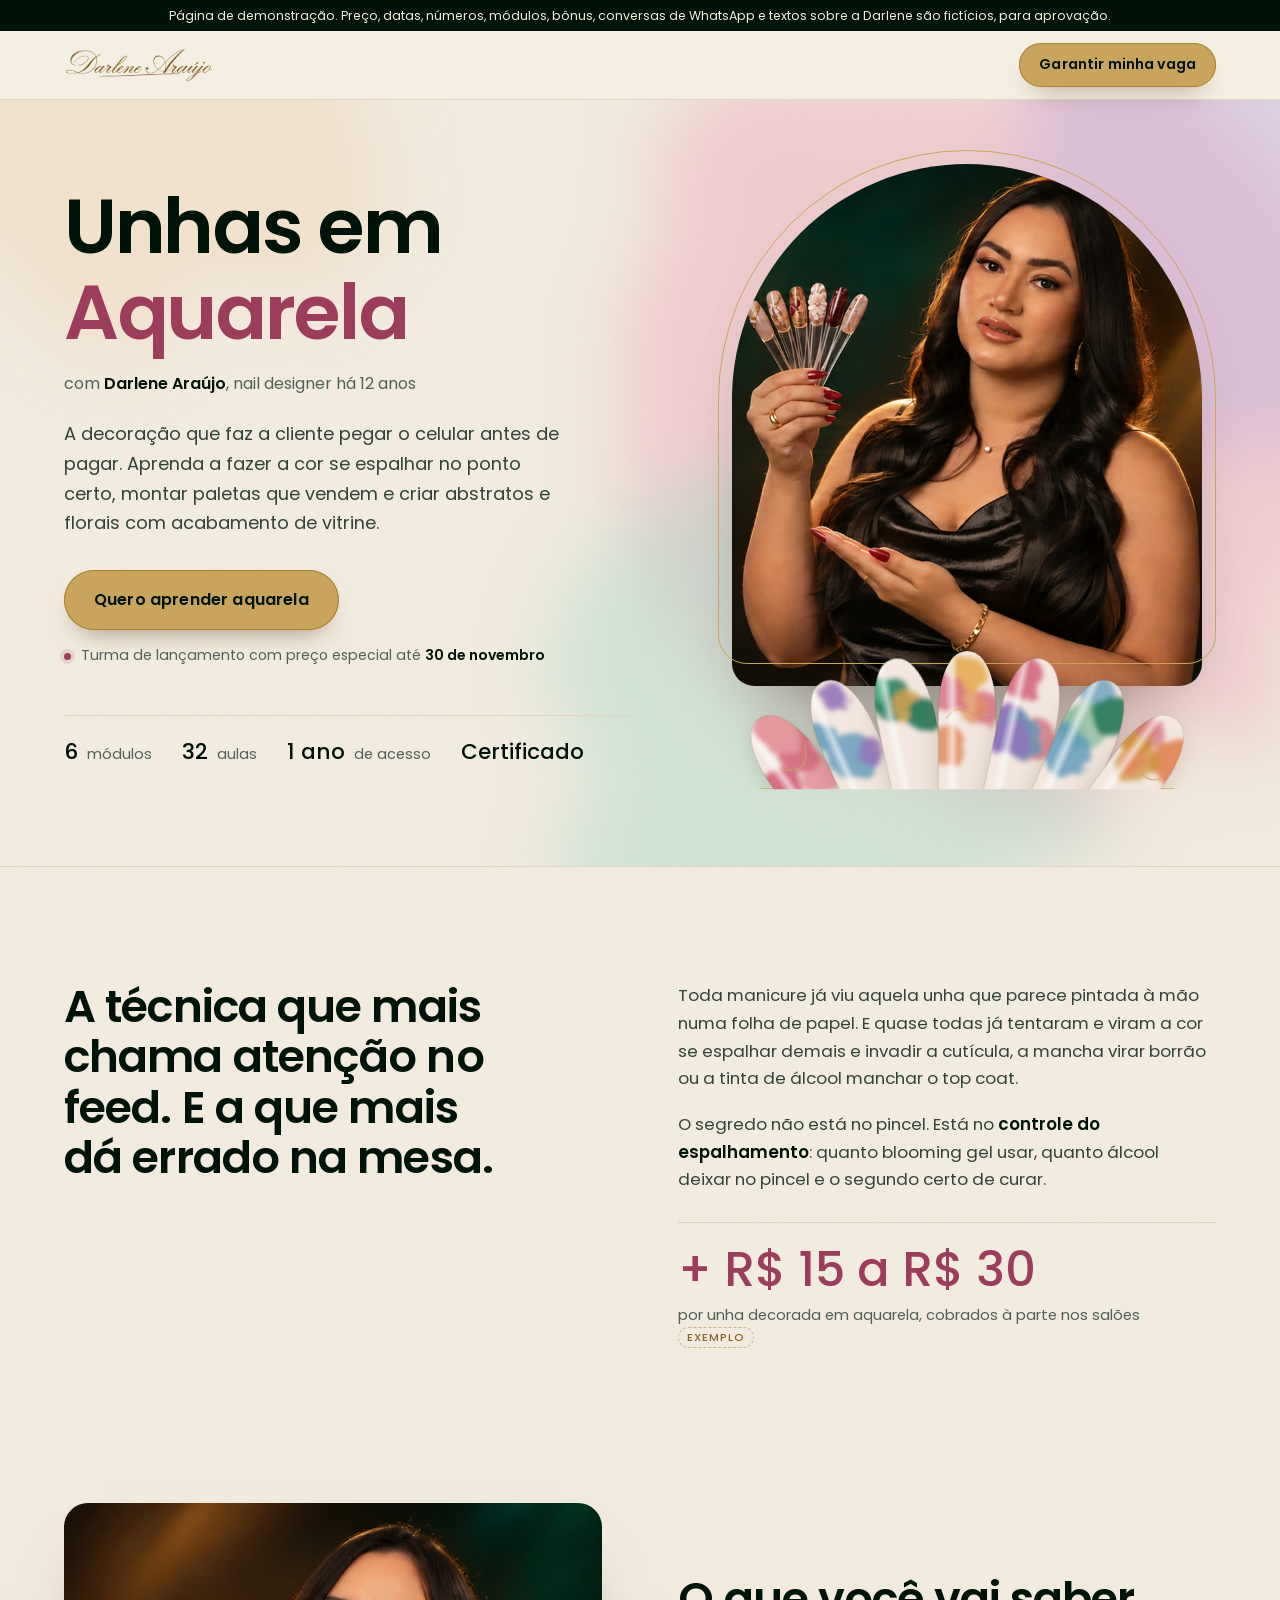
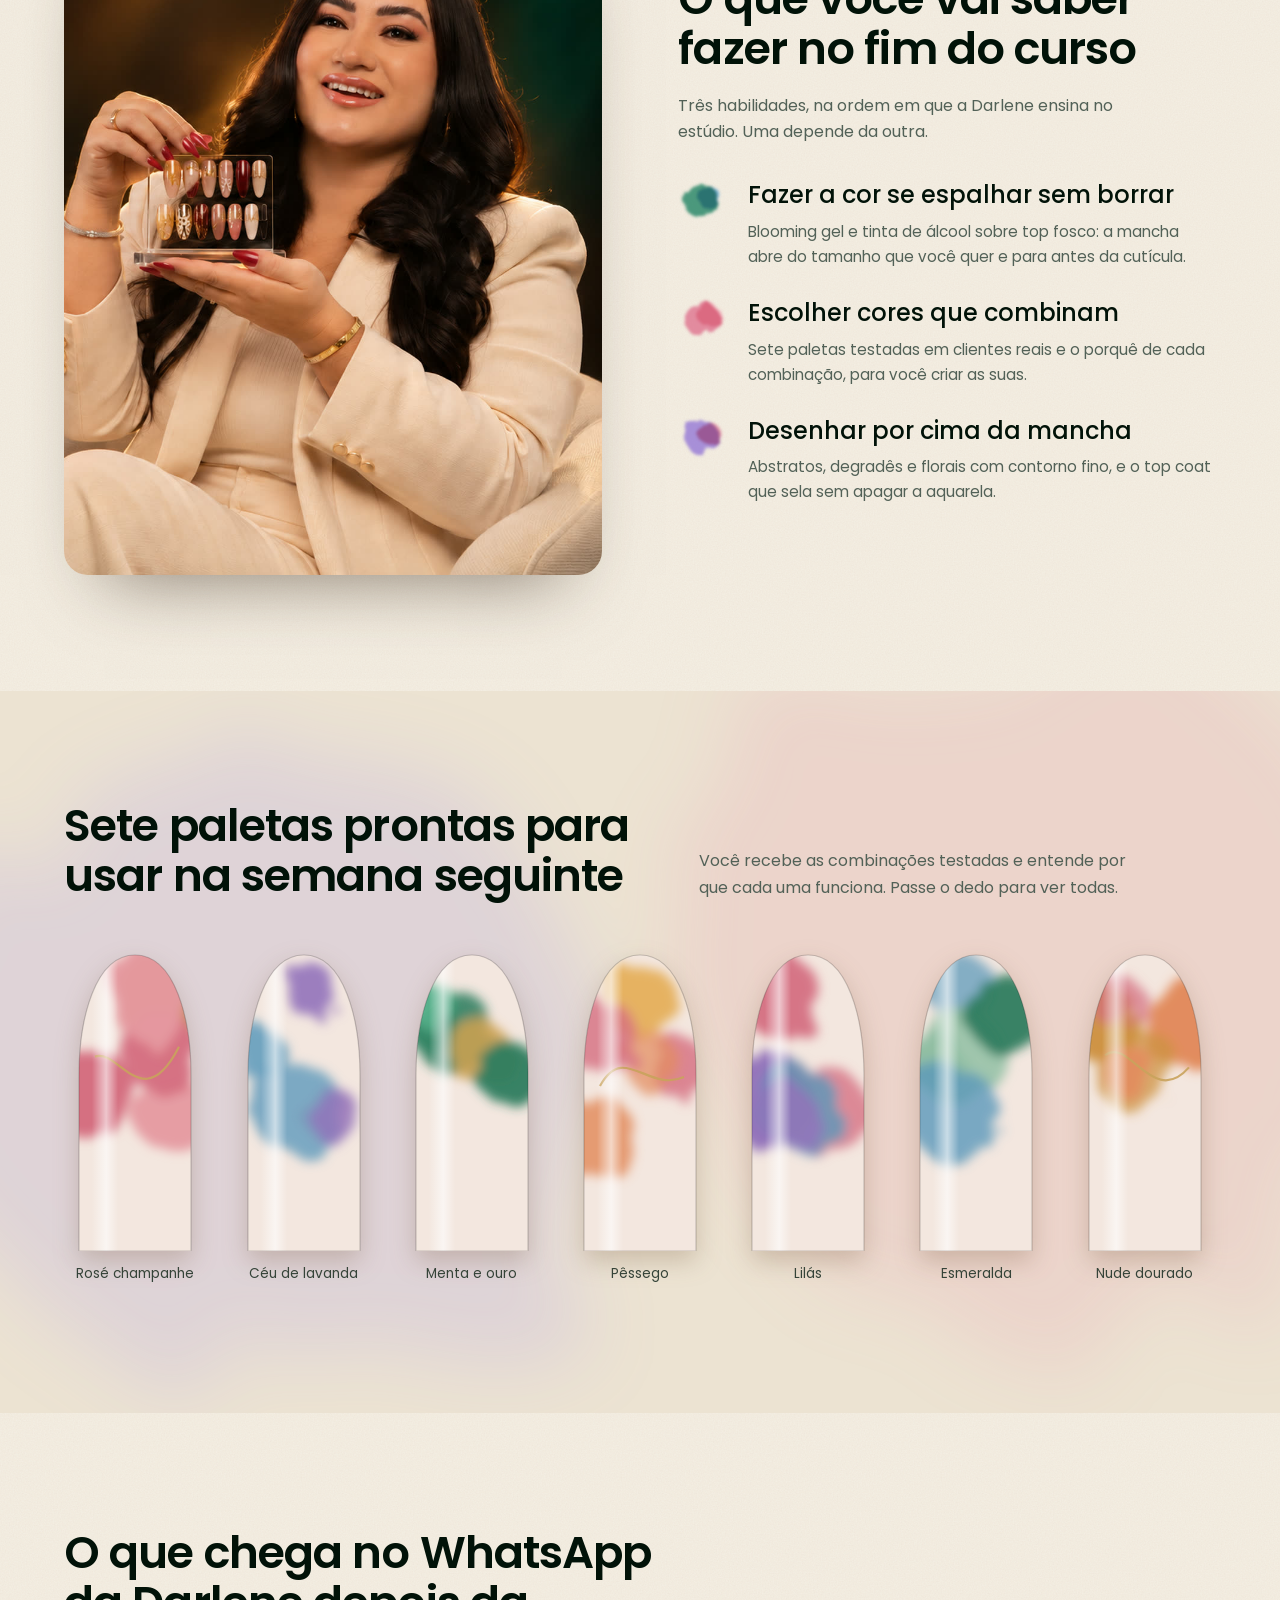
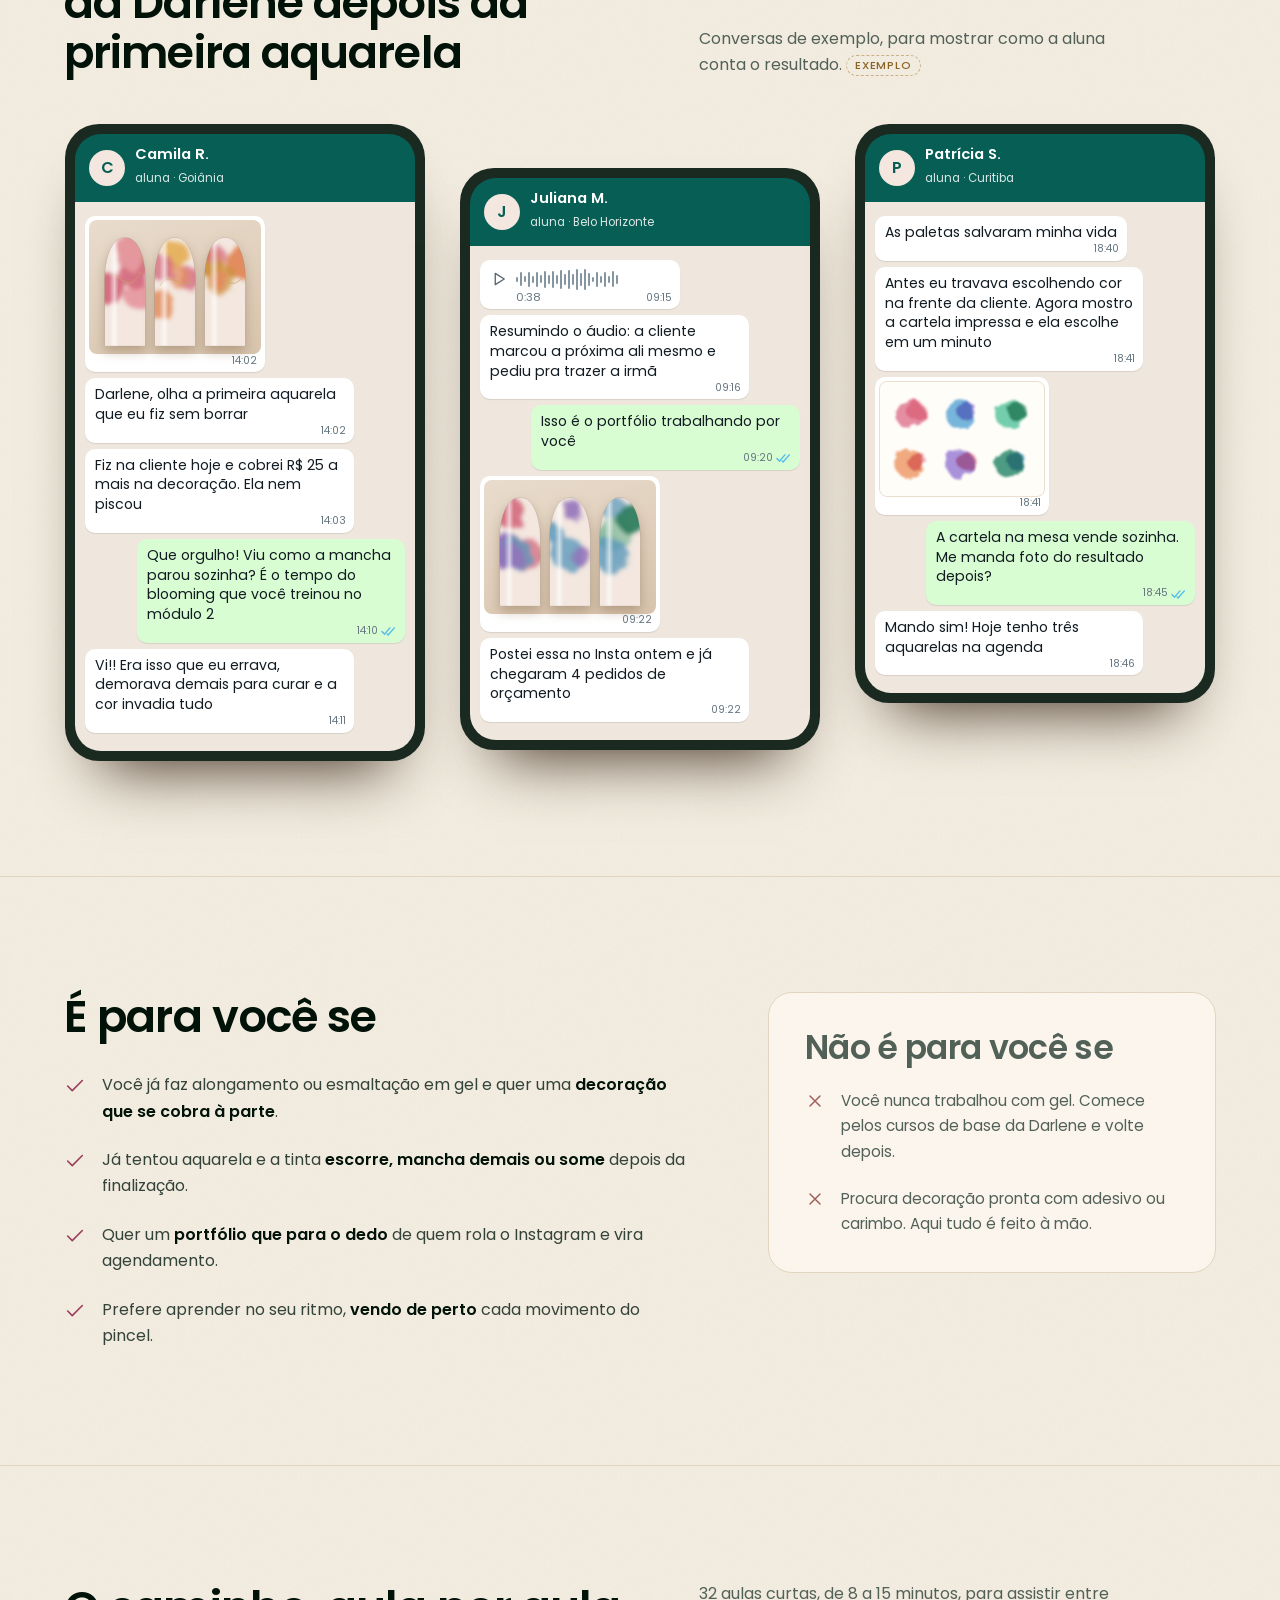
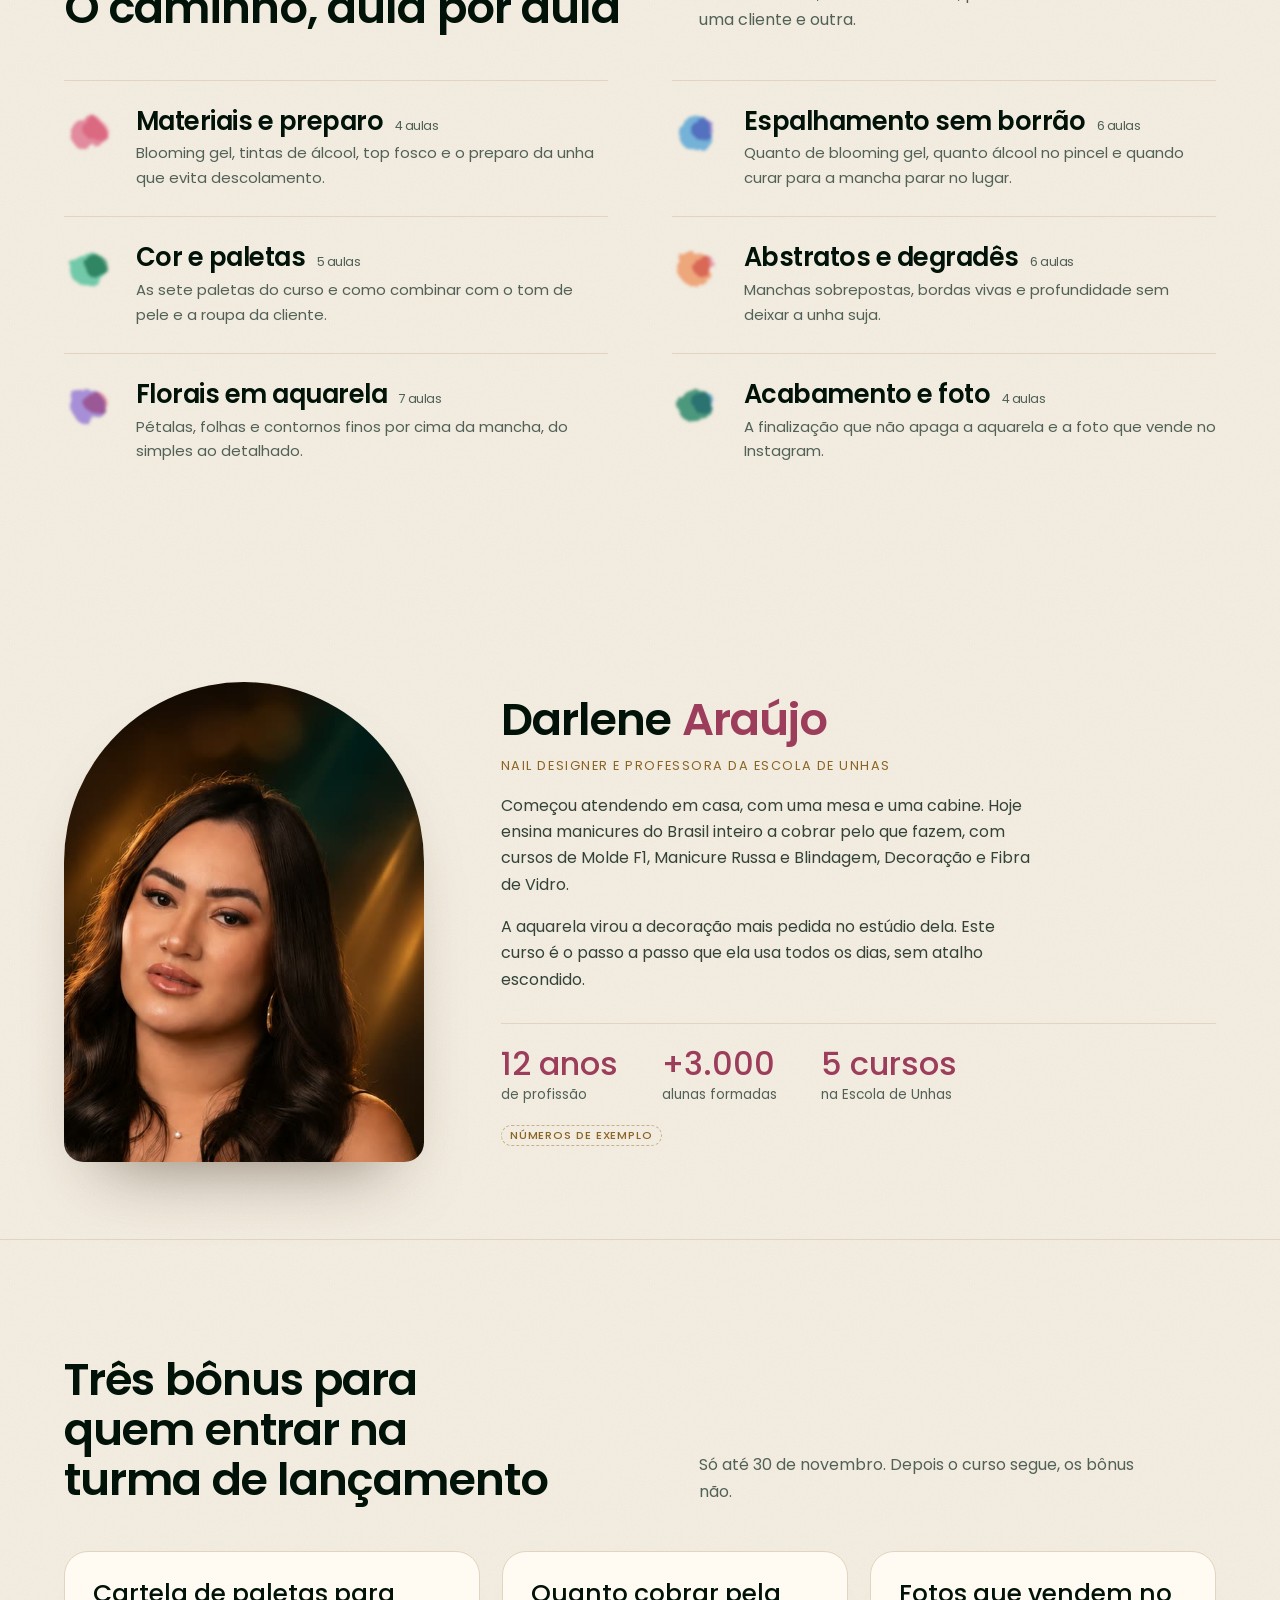
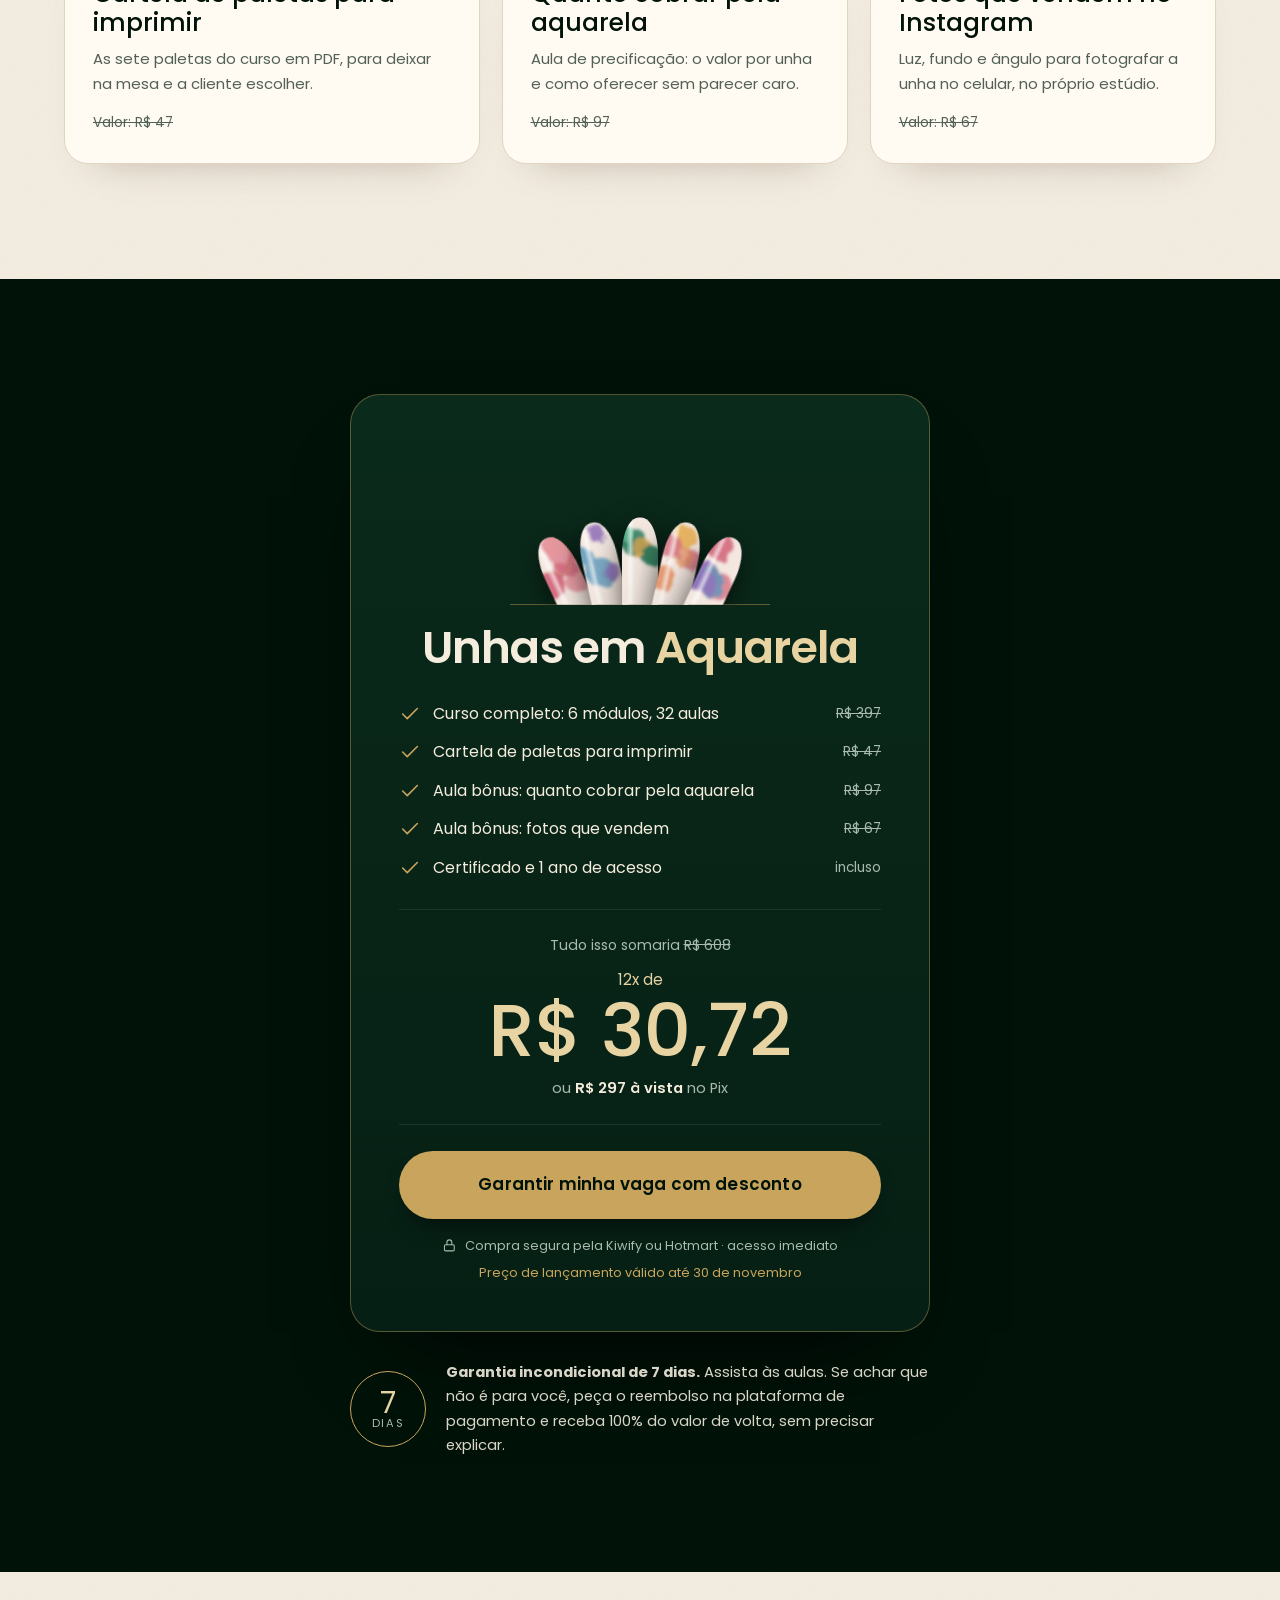
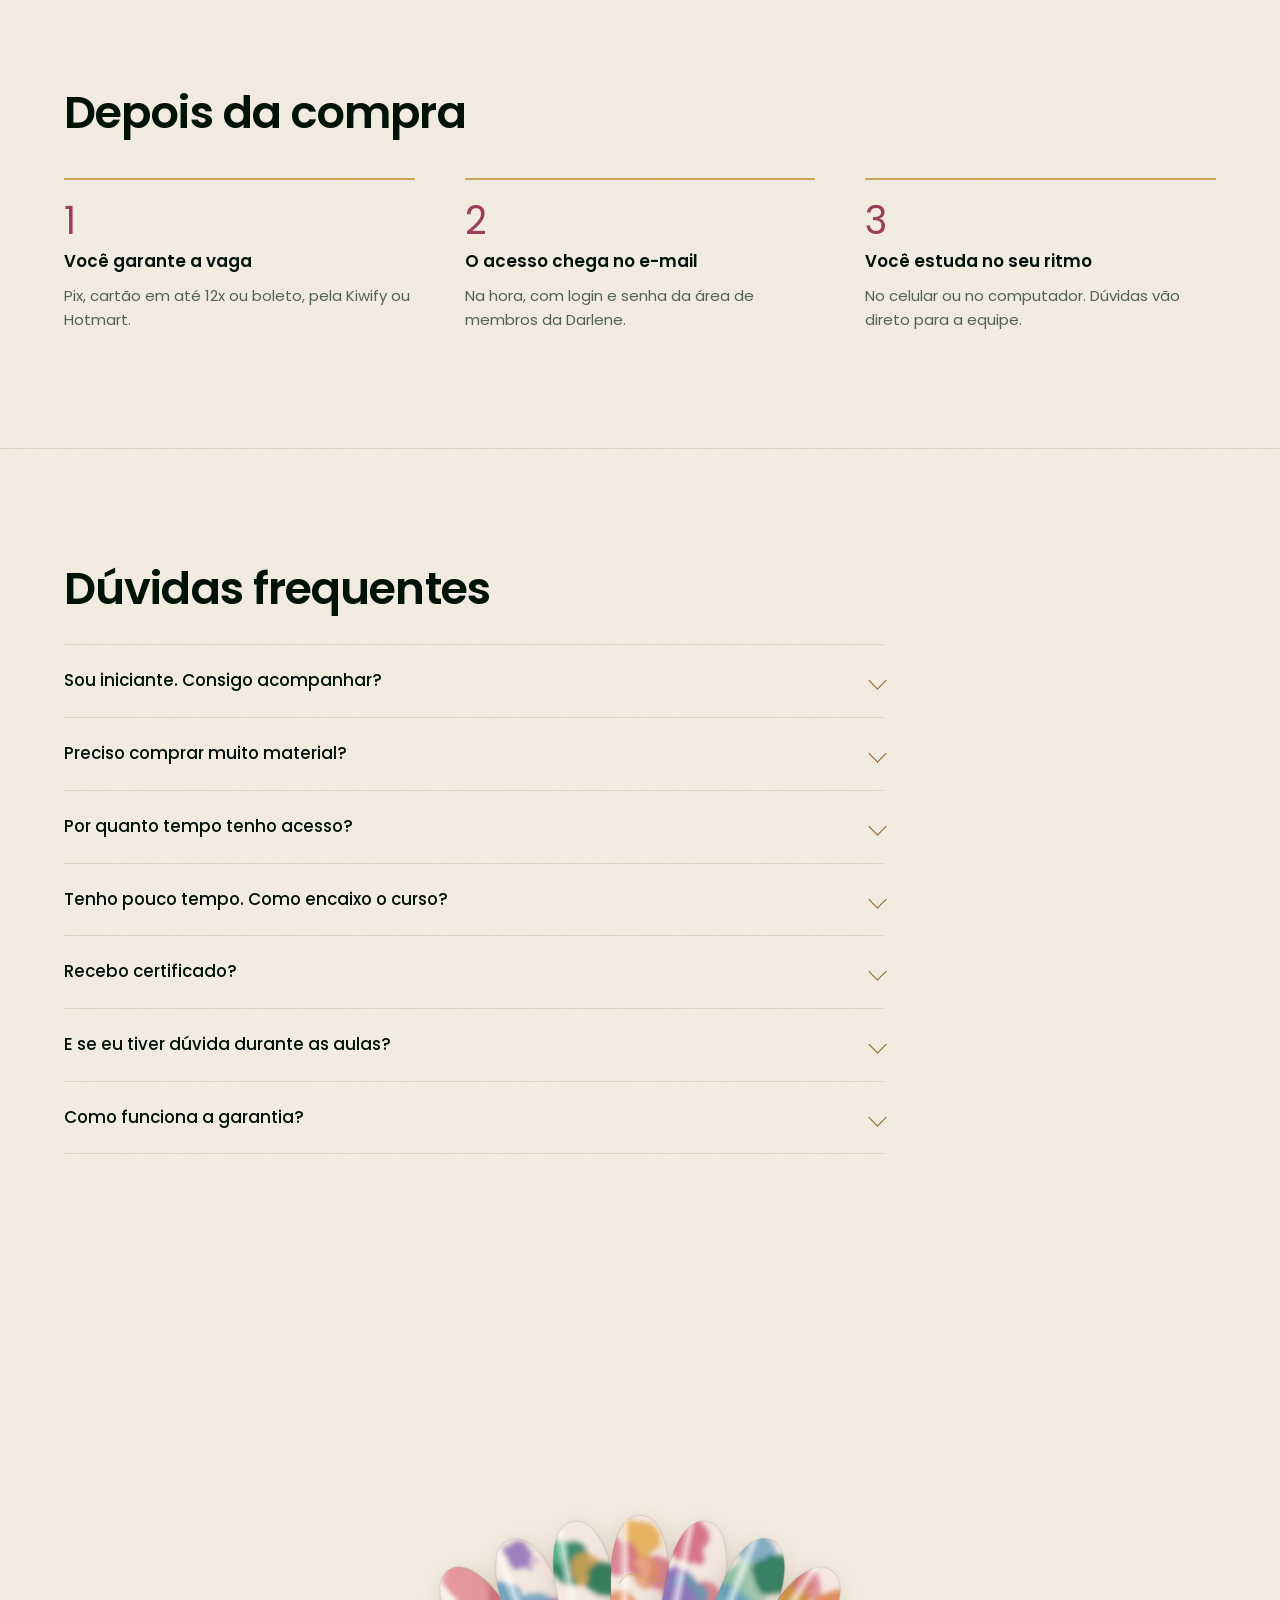
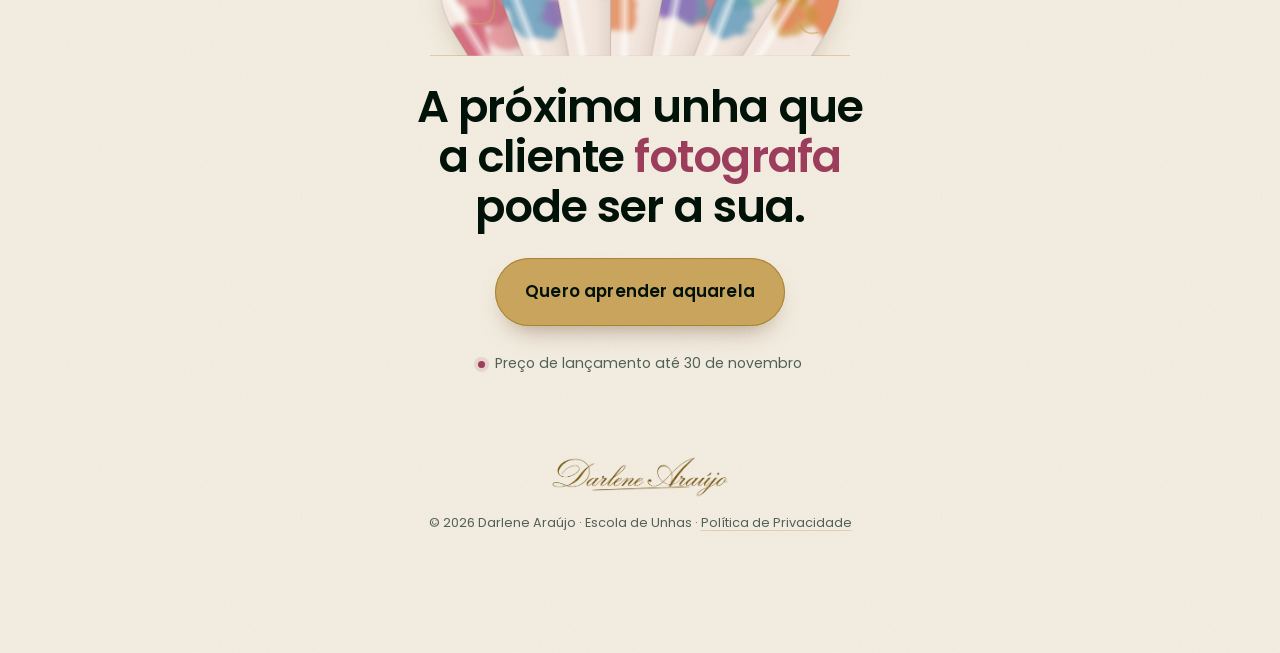
==== commit 393f0fb7: "Aquarela: fonte sem serifa, texto da técnica corrigido (blooming gel e tinta de álcool), margens ali" ====
--- a/aquarela.html
+++ b/aquarela.html
@@ -4,10 +4,10 @@
 <meta charset="utf-8">
 <meta name="viewport" content="width=device-width,initial-scale=1">
 <title>Unhas em Aquarela · Curso on-line com Darlene Araújo</title>
-<meta name="description" content="Aprenda a técnica de unhas em aquarela com a Darlene Araújo: controle da água, paletas prontas, abstratos e florais que a cliente fotografa antes de sair do salão.">
+<meta name="description" content="Aprenda a técnica de unhas em aquarela com a Darlene Araújo: blooming gel, tinta de álcool, paletas prontas, abstratos e florais que a cliente fotografa antes de sair do salão.">
 <meta name="theme-color" content="#f5efe4">
 <link rel="preconnect" href="https://fonts.googleapis.com"><link rel="preconnect" href="https://fonts.gstatic.com" crossorigin>
-<link href="https://fonts.googleapis.com/css2?family=Bodoni+Moda:ital,opsz,wght@0,6..96,400..700;1,6..96,400..700&family=Poppins:wght@400;500;600&display=swap" rel="stylesheet">
+<link href="https://fonts.googleapis.com/css2?family=Poppins:wght@400;500;600;700&display=swap" rel="stylesheet">
 <link rel="stylesheet" href="paginas.css">
 <link rel="stylesheet" href="vendas.css">
 <script src="tema.js"></script>
@@ -23,7 +23,7 @@
     <div class="hero-txt">
       <h1>Unhas em <em>Aquarela</em></h1>
       <p class="quem">com <b>Darlene Araújo</b>, nail designer há 12 anos</p>
-      <p class="lead">A decoração que faz a cliente pegar o celular antes de pagar. Aprenda a controlar a tinta, montar paletas que vendem e criar abstratos e florais com acabamento de vitrine.</p>
+      <p class="lead">A decoração que faz a cliente pegar o celular antes de pagar. Aprenda a fazer a cor se espalhar no ponto certo, montar paletas que vendem e criar abstratos e florais com acabamento de vitrine.</p>
       <div class="hero-acao">
         <a class="cta" href="#oferta">Quero aprender aquarela</a>
         <p class="prazo"><span class="ponto"></span> Turma de lançamento com preço especial até <b>30 de novembro</b></p>
@@ -42,22 +42,22 @@
   <section class="faixa dor">
     <h2>A técnica que mais chama atenção no feed. E a que mais dá errado na mesa.</h2>
     <div class="dor-txt">
-      <p>Toda manicure já viu aquela unha que parece pintada à mão numa folha de papel. E quase todas já tentaram fazer e viram a tinta escorrer para a cutícula, a mancha virar borrão ou a cor sumir depois do top coat.</p>
-      <p>O segredo não está no pincel. Está no <b>controle da água</b>: quanto diluir, quanto esperar e onde parar.</p>
+      <p>Toda manicure já viu aquela unha que parece pintada à mão numa folha de papel. E quase todas já tentaram e viram a cor se espalhar demais e invadir a cutícula, a mancha virar borrão ou a tinta de álcool manchar o top coat.</p>
+      <p>O segredo não está no pincel. Está no <b>controle do espalhamento</b>: quanto blooming gel usar, quanto álcool deixar no pincel e o segundo certo de curar.</p>
       <p class="valor"><strong>+ R$ 15 a R$ 30</strong> por unha decorada em aquarela, cobrados à parte nos salões <span class="tag">exemplo</span></p>
     </div>
   </section>
 
   <!-- MÉTODO -->
   <section class="metodo">
-    <figure class="metodo-foto"><img src="imagens-site/darlene-pintando.jpg" alt="Darlene pintando tips na mesa de trabalho" width="900" height="992" loading="lazy"></figure>
+    <figure class="metodo-foto"><img src="imagens-site/darlene-cartela.jpg" alt="Darlene Araújo sorrindo e mostrando uma caixa de unhas decoradas" width="900" height="1126" loading="lazy"></figure>
     <div class="metodo-txt">
-      <h2>Primeiro a água. Depois a cor. <em>Depois o desenho.</em></h2>
-      <p class="metodo-intro">É a ordem que a Darlene usa no estúdio, e é a ordem do curso. Quando a água obedece, o resto fica fácil.</p>
+      <h2>O que você vai saber fazer no fim do curso</h2>
+      <p class="metodo-intro">Três habilidades, na ordem em que a Darlene ensina no estúdio. Uma depende da outra.</p>
       <ol class="etapas">
-        <li><span class="sw" data-p="5"></span><div><b>A água</b><p>Mancha suave, mancha marcada e o ponto exato em que a tinta para sozinha, sem escorrer para a cutícula.</p></div></li>
-        <li><span class="sw" data-p="0"></span><div><b>A cor</b><p>Sete paletas testadas na cliente real e o porquê de cada combinação, para você criar as suas.</p></div></li>
-        <li><span class="sw" data-p="4"></span><div><b>O desenho</b><p>Abstratos, degradês e florais por cima da mancha, com contorno fino e acabamento que não apaga a aquarela.</p></div></li>
+        <li><span class="sw" data-p="5"></span><div><b>Fazer a cor se espalhar sem borrar</b><p>Blooming gel e tinta de álcool sobre top fosco: a mancha abre do tamanho que você quer e para antes da cutícula.</p></div></li>
+        <li><span class="sw" data-p="0"></span><div><b>Escolher cores que combinam</b><p>Sete paletas testadas em clientes reais e o porquê de cada combinação, para você criar as suas.</p></div></li>
+        <li><span class="sw" data-p="4"></span><div><b>Desenhar por cima da mancha</b><p>Abstratos, degradês e florais com contorno fino, e o top coat que sela sem apagar a aquarela.</p></div></li>
       </ol>
     </div>
   </section>
@@ -173,8 +173,8 @@
   <!-- DÚVIDAS -->
   <section class="faixa faq">
     <h2>Dúvidas frequentes</h2>
-    <details><summary>Sou iniciante. Consigo acompanhar?</summary><p>Se você já trabalha com gel, sim. A aquarela começa do zero: o primeiro módulo é só controle de água e tinta, sem desenho. Se ainda não trabalha com gel, comece por um curso de base e volte depois.</p></details>
-    <details><summary>Preciso comprar muito material?</summary><p>Não. Você usa o que já tem na mesa de gel e acrescenta poucos itens. A lista completa, com opções mais em conta, está na primeira aula.</p></details>
+    <details><summary>Sou iniciante. Consigo acompanhar?</summary><p>Se você já trabalha com gel, sim. A aquarela começa do zero: o primeiro passo é só fazer a cor se espalhar no ponto certo, sem desenho. Se ainda não trabalha com gel, comece por um curso de base e volte depois.</p></details>
+    <details><summary>Preciso comprar muito material?</summary><p>Pouco. Você usa o que já tem na mesa de gel e acrescenta um blooming gel, algumas tintas à base de álcool e um top coat fosco. A lista completa, com opções mais em conta, está na primeira aula.</p></details>
     <details><summary>Por quanto tempo tenho acesso?</summary><p>Um ano a partir da compra, para assistir quantas vezes quiser.</p></details>
     <details><summary>Tenho pouco tempo. Como encaixo o curso?</summary><p>As aulas têm de 8 a 15 minutos. Dá para assistir uma entre uma cliente e outra e treinar em tips no fim do dia.</p></details>
     <details><summary>Recebo certificado?</summary><p>Sim. Ao concluir todas as aulas, o certificado com o seu nome fica disponível na área de membros.</p></details>
@@ -200,8 +200,8 @@
 // shortcut: conteúdo de exemplo até a Darlene mandar o real (módulos, paletas, conversas)
 const esc = (s) => String(s).replace(/[&<>"']/g, (ch) => ({ "&": "&amp;", "<": "&lt;", ">": "&gt;", '"': "&quot;", "'": "&#39;" }[ch]));
 const MODULOS = [
-  ["Materiais e base", "O gel certo, a base que segura a mancha e o preparo que evita descolamento.", 4],
-  ["Controle da água", "Diluição na prática: mancha suave, mancha marcada e como fazer a tinta parar no lugar.", 6],
+  ["Materiais e preparo", "Blooming gel, tintas de álcool, top fosco e o preparo da unha que evita descolamento.", 4],
+  ["Espalhamento sem borrão", "Quanto de blooming gel, quanto álcool no pincel e quando curar para a mancha parar no lugar.", 6],
   ["Cor e paletas", "As sete paletas do curso e como combinar com o tom de pele e a roupa da cliente.", 5],
   ["Abstratos e degradês", "Manchas sobrepostas, bordas vivas e profundidade sem deixar a unha suja.", 6],
   ["Florais em aquarela", "Pétalas, folhas e contornos finos por cima da mancha, do simples ao detalhado.", 7],
@@ -221,8 +221,8 @@
     ["ela", "foto", [0, 3, 6], "14:02"],
     ["ela", "txt", "Darlene, olha a primeira aquarela que eu fiz sem borrar", "14:02"],
     ["ela", "txt", "Fiz na cliente hoje e cobrei R$ 25 a mais na decoração. Ela nem piscou", "14:03"],
-    ["eu", "txt", "Que orgulho! Viu como a borda parou sozinha? É a diluição que você treinou no módulo 2", "14:10"],
-    ["ela", "txt", "Vi!! Era isso que eu errava, colocava água demais", "14:11"],
+    ["eu", "txt", "Que orgulho! Viu como a mancha parou sozinha? É o tempo do blooming que você treinou no módulo 2", "14:10"],
+    ["ela", "txt", "Vi!! Era isso que eu errava, demorava demais para curar e a cor invadia tudo", "14:11"],
   ]},
   { nome: "Juliana M.", info: "aluna · Belo Horizonte", msgs: [
     ["ela", "audio", "0:38", "09:15"],
--- a/paginas.css
+++ b/paginas.css
@@ -1,5 +1,5 @@
 /* Página de vendas (aquarela.html) e página de links (links.html). Mesma identidade da área de membros. */
-:root{--bg:#011208;--bg2:#03180d;--card:#061f14;--line:#16392a;--ouro:#c9a45c;--ouro2:#e8d3a2;--txt:#f4ecdc;--mut:#a9baae;--nude:#f3e7df;--serif:"Bodoni Moda",Didot,"Times New Roman",serif;color-scheme:dark}
+:root{--bg:#011208;--bg2:#03180d;--card:#061f14;--line:#16392a;--ouro:#c9a45c;--ouro2:#e8d3a2;--txt:#f4ecdc;--mut:#a9baae;--nude:#f3e7df;--serif:"Poppins",system-ui,sans-serif;color-scheme:dark}
 *{box-sizing:border-box}
 html{scrollbar-color:var(--line) var(--bg);accent-color:var(--ouro);caret-color:var(--ouro);scroll-behavior:smooth}
 body{margin:0;background:var(--bg);color:var(--txt);font:400 1rem/1.65 "Poppins",system-ui,sans-serif;-webkit-font-smoothing:antialiased;overflow-x:hidden}
@@ -7,8 +7,8 @@
 a{color:inherit}
 img{max-width:100%;display:block}
 :focus-visible{outline:2px solid var(--ouro);outline-offset:3px;border-radius:8px}
-h1,h2,h3{font-family:var(--serif);font-weight:500;line-height:1.04;letter-spacing:-.01em;text-wrap:balance;margin:0}
-h1 em,h2 em{font-style:italic;color:var(--ouro2)}
+h1,h2,h3{font-family:var(--serif);font-weight:600;line-height:1.12;letter-spacing:-.02em;text-wrap:balance;margin:0}
+h1 em,h2 em{font-style:normal;color:var(--ouro2)}
 p{margin:0}
 .i{width:1.15em;height:1.15em;flex:none;fill:none;stroke:currentColor;stroke-width:1.75;stroke-linecap:round;stroke-linejoin:round}
 
--- a/vendas.css
+++ b/vendas.css
@@ -1,5 +1,5 @@
 /* Página de vendas Unhas em Aquarela: mundo "ateliê" (papel de aquarela claro). Usa paginas.css como base. */
-.atelie{--bg:#f5efe4;--bg2:#ece3d2;--card:#fffaf2;--line:#e2d5bf;--txt:#1b2a21;--mut:#526157;--ouro:#c9a45c;--ouro-tx:#8a6424;--ouro2:#9b3d5b;--tinta:#011208;color-scheme:light;
+.atelie{--g:max(clamp(20px,5vw,64px),calc((100% - 1160px) / 2));--bg:#f5efe4;--bg2:#ece3d2;--card:#fffaf2;--line:#e2d5bf;--txt:#1b2a21;--mut:#526157;--ouro:#c9a45c;--ouro-tx:#8a6424;--ouro2:#9b3d5b;--tinta:#011208;color-scheme:light;
   background-color:var(--bg);
   background-image:url("data:image/svg+xml,%3Csvg xmlns='http://www.w3.org/2000/svg' width='320' height='320'%3E%3Cfilter id='n'%3E%3CfeTurbulence type='fractalNoise' baseFrequency='.75' numOctaves='3' seed='4'/%3E%3CfeColorMatrix values='0 0 0 0 .42 0 0 0 0 .34 0 0 0 0 .22 0 0 0 .1 0'/%3E%3C/filter%3E%3Crect width='100%25' height='100%25' filter='url(%23n)'/%3E%3C/svg%3E");
   scrollbar-color:#d6c7ad var(--bg)}
@@ -16,15 +16,15 @@
 .tag{display:inline-block;font:500 .7rem/1 "Poppins",sans-serif;letter-spacing:.08em;text-transform:uppercase;color:var(--ouro-tx);border:1px dashed #b08a4a99;border-radius:999px;padding:4px 8px;vertical-align:middle;white-space:nowrap}
 .ponto{display:inline-block;width:7px;height:7px;border-radius:50%;background:var(--ouro2);box-shadow:0 0 0 4px #9b3d5b22;vertical-align:middle;margin-right:6px}
 
-.barra{position:sticky;top:0;z-index:20;display:flex;justify-content:space-between;align-items:center;padding:12px clamp(18px,4vw,48px);background:#f5efe4e6;backdrop-filter:blur(10px);border-bottom:1px solid var(--line)}
+.barra{position:sticky;top:0;z-index:20;display:flex;justify-content:space-between;align-items:center;padding:12px var(--g);background:#f5efe4e6;backdrop-filter:blur(10px);border-bottom:1px solid var(--line)}
 .barra img{width:150px;height:auto;filter:brightness(.55) saturate(1.2)}
 
 /* topo */
-.hero{position:relative;overflow:hidden;display:grid;grid-template-columns:1.05fr .95fr;align-items:center;gap:clamp(30px,5vw,80px);padding:clamp(36px,5vw,72px) max(clamp(20px,6vw,90px),calc((100% - 1240px)/2)) clamp(56px,6vw,90px)}
+.hero{position:relative;overflow:hidden;display:grid;grid-template-columns:1.05fr .95fr;align-items:center;gap:clamp(30px,5vw,80px);padding:clamp(36px,5vw,72px) var(--g) clamp(56px,6vw,90px)}
 .hero>*{position:relative;z-index:1}
 .hero>.lavado{position:absolute;z-index:0}
 .lavado g{mix-blend-mode:multiply}
-.hero h1{font-size:clamp(3.4rem,8vw,6rem);letter-spacing:-.02em}
+.hero h1{font-size:clamp(2.8rem,6.2vw,4.8rem);letter-spacing:-.03em}
 .atelie h1 em,.atelie h2 em{color:var(--ouro2)}
 .quem{color:var(--mut);margin-top:16px}
 .quem b{color:var(--tinta);font-weight:600}
@@ -34,14 +34,14 @@
 .prazo b{color:var(--tinta);font-weight:600}
 .fatos{list-style:none;margin:clamp(30px,4vw,48px) 0 0;padding:18px 0 0;display:flex;flex-wrap:wrap;gap:10px 30px;border-top:1px solid var(--line);color:var(--mut);font-size:.9rem}
 .fatos b{font-family:var(--serif);font-weight:500;font-size:1.35rem;color:var(--tinta);margin-right:5px}
-.hero-arte{position:relative;width:min(470px,100%);justify-self:center;padding-bottom:20%}
+.hero-arte{position:relative;width:min(470px,calc(100% - 28px));justify-self:end;margin-right:14px;padding-bottom:20%}
 .hero-arte::before{content:"";position:absolute;inset:-14px -14px 20% -14px;border:1px solid #c9a45c;border-radius:260px 260px 30px 30px;pointer-events:none}
 .hero-arte img{width:100%;height:auto;aspect-ratio:9/10;object-fit:cover;object-position:20% 20%;border-radius:250px 250px 24px 24px;box-shadow:0 40px 70px -40px #3b2a1a99}
 .leque-hero{position:absolute;left:50%;bottom:0;width:88%;transform:translateX(-50%)}
 
 /* seções */
-.faixa{padding:clamp(64px,9vw,120px) clamp(20px,6vw,90px);max-width:1240px;margin:0 auto}
-.atelie h2{font-size:clamp(2.1rem,4.4vw,3.3rem)}
+.faixa{padding:clamp(64px,9vw,120px) var(--g)}
+.atelie h2{font-size:clamp(1.9rem,3.6vw,2.8rem)}
 .faixa-cab{display:grid;grid-template-columns:1.15fr 1fr;gap:40px;align-items:end;margin-bottom:46px}
 .faixa-cab p{color:var(--mut);max-width:44ch}
 
@@ -52,9 +52,9 @@
 .valor strong{display:block;font-family:var(--serif);font-weight:500;font-size:clamp(2.2rem,4vw,3rem);line-height:1.05;color:var(--ouro2);margin-bottom:8px}
 
 /* método: foto grande da Darlene trabalhando */
-.metodo{display:grid;grid-template-columns:1fr 1fr;gap:clamp(30px,6vw,90px);align-items:center;max-width:1240px;margin:0 auto;padding:clamp(20px,4vw,40px) clamp(20px,6vw,90px) clamp(64px,9vw,120px)}
+.metodo{display:grid;grid-template-columns:1fr 1fr;gap:clamp(30px,6vw,90px);align-items:center;padding:clamp(20px,4vw,40px) var(--g) clamp(64px,9vw,120px)}
 .metodo-foto{margin:0;position:relative}
-.metodo-foto img{width:100%;height:auto;aspect-ratio:4/5;object-fit:cover;object-position:40% 60%;border-radius:24px;box-shadow:0 40px 70px -40px #3b2a1a99}
+.metodo-foto img{width:100%;height:auto;aspect-ratio:4/5;object-fit:cover;object-position:50% 12%;border-radius:24px;box-shadow:0 40px 70px -40px #3b2a1a99}
 .metodo-intro{color:var(--mut);margin:18px 0 30px;max-width:46ch}
 .etapas{list-style:none;margin:0;padding:0;display:grid;gap:24px}
 .etapas li{display:flex;gap:18px;align-items:flex-start}
@@ -65,8 +65,8 @@
 .paletas{position:relative;overflow:hidden;padding:clamp(64px,9vw,110px) 0;background:var(--bg2)}
 .paletas>*{position:relative;z-index:1}
 .paletas>.lavado{position:absolute;z-index:0}
-.paletas .faixa-cab{max-width:1240px;margin:0 auto 40px;padding:0 clamp(20px,6vw,90px)}
-.mostruario{list-style:none;margin:0 auto;padding:10px clamp(20px,6vw,90px) 20px;display:grid;grid-template-columns:repeat(7,minmax(90px,1fr));gap:clamp(12px,2vw,28px);max-width:1240px}
+.paletas .faixa-cab{margin:0 0 40px;padding:0 var(--g)}
+.mostruario{list-style:none;margin:0;padding:10px var(--g) 20px;display:grid;grid-template-columns:repeat(7,minmax(90px,1fr));gap:clamp(12px,2vw,28px)}
 .mostruario li{display:grid;justify-items:center;gap:14px;text-align:center}
 .mostruario .tip{max-width:120px;transition:transform .5s cubic-bezier(.16,1,.3,1)}
 .mostruario li:hover .tip{transform:translateY(-10px) rotate(-3deg)}
@@ -117,7 +117,7 @@
 .lista-mod p{color:var(--mut);font-size:.93rem}
 
 /* professora */
-.professora{display:grid;grid-template-columns:minmax(220px,360px) 1fr;gap:clamp(30px,6vw,90px);align-items:center;max-width:1100px;margin:0 auto;padding:clamp(40px,6vw,80px) clamp(20px,6vw,90px)}
+.professora{display:grid;grid-template-columns:minmax(220px,360px) 1fr;gap:clamp(30px,6vw,90px);align-items:center;padding:clamp(40px,6vw,80px) var(--g)}
 .professora>img{width:100%;height:auto;aspect-ratio:3/4;object-fit:cover;object-position:top;border-radius:220px 220px 24px 24px;box-shadow:0 40px 70px -40px #3b2a1a99}
 .professora .sub{color:var(--ouro-tx);font-size:.8rem;letter-spacing:.12em;text-transform:uppercase;margin-top:10px}
 .professora p:not(.sub){color:#334339;margin-top:16px;max-width:54ch}
@@ -168,7 +168,8 @@
 .passos span{color:var(--mut);font-size:.93rem}
 
 /* dúvidas */
-.faq{max-width:820px;border-top:1px solid var(--line)}
+.faq{border-top:1px solid var(--line)}
+.faq>*{max-width:820px}
 .faq h2{margin-bottom:30px}
 .faq details{border-top:1px solid var(--line);padding:4px 0}
 .faq details:last-child{border-bottom:1px solid var(--line)}
@@ -190,7 +191,7 @@
 
 @media(max-width:900px){
   .hero{grid-template-columns:1fr;text-align:center;padding-top:28px}
-  .hero-arte{order:-1;width:min(340px,84%)}
+  .hero-arte{order:-1;width:min(340px,84%);justify-self:center;margin-right:0}
   .lead{margin-inline:auto}
   .hero-acao{align-items:center}
   .fatos{justify-content:center}
@@ -198,7 +199,7 @@
   .faixa-cab{gap:14px}
   .metodo-foto img{aspect-ratio:1}
   .lista-mod,.passos ol,.bonus ul{grid-template-columns:1fr}
-  .celulares{grid-template-columns:repeat(3,min(300px,82vw));overflow-x:auto;scroll-snap-type:x mandatory;padding:0 20px 20px;margin:0 -20px}
+  .celulares{grid-template-columns:repeat(3,min(300px,82vw));overflow-x:auto;scroll-snap-type:x mandatory;padding:0 clamp(20px,5vw,64px) 20px;margin:0 calc(-1 * clamp(20px,5vw,64px))}
   .cel{scroll-snap-align:center}
   .cel:nth-child(2){margin-top:0}
   .professora>img{max-width:320px}
